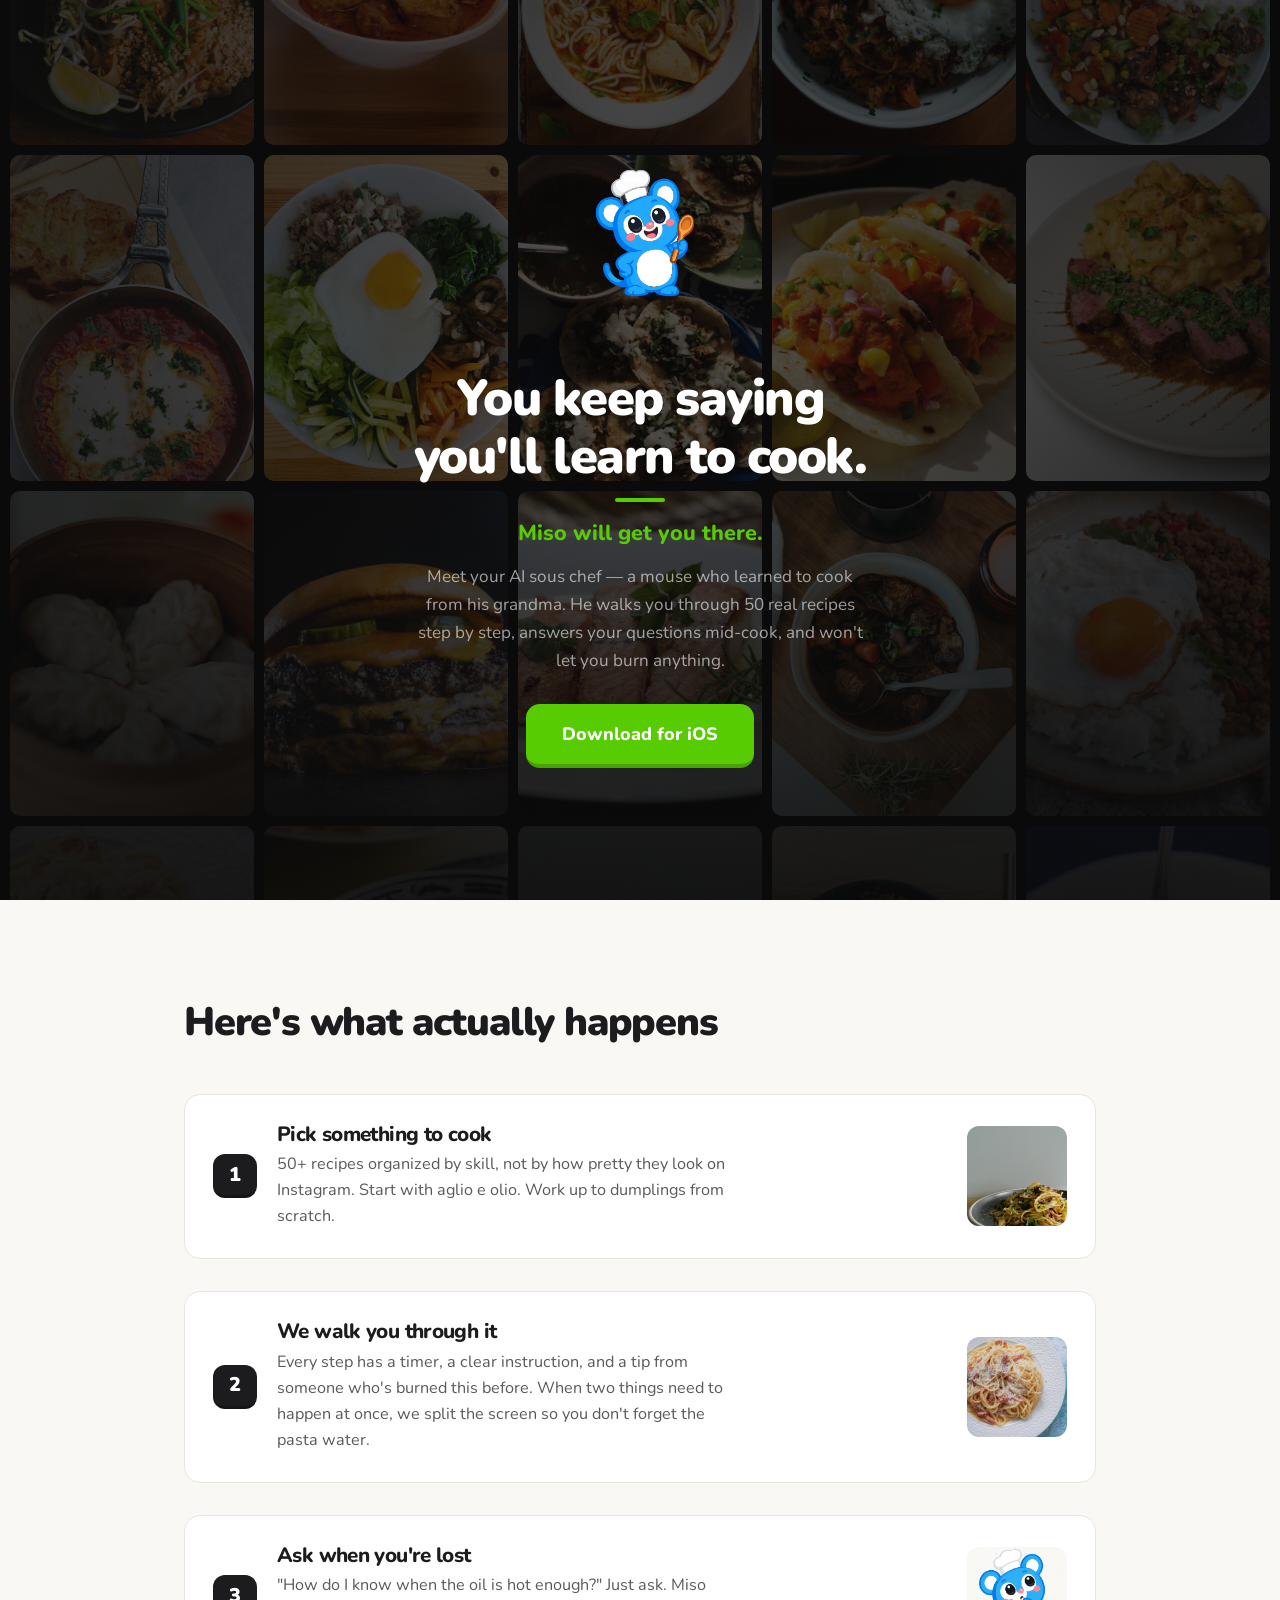
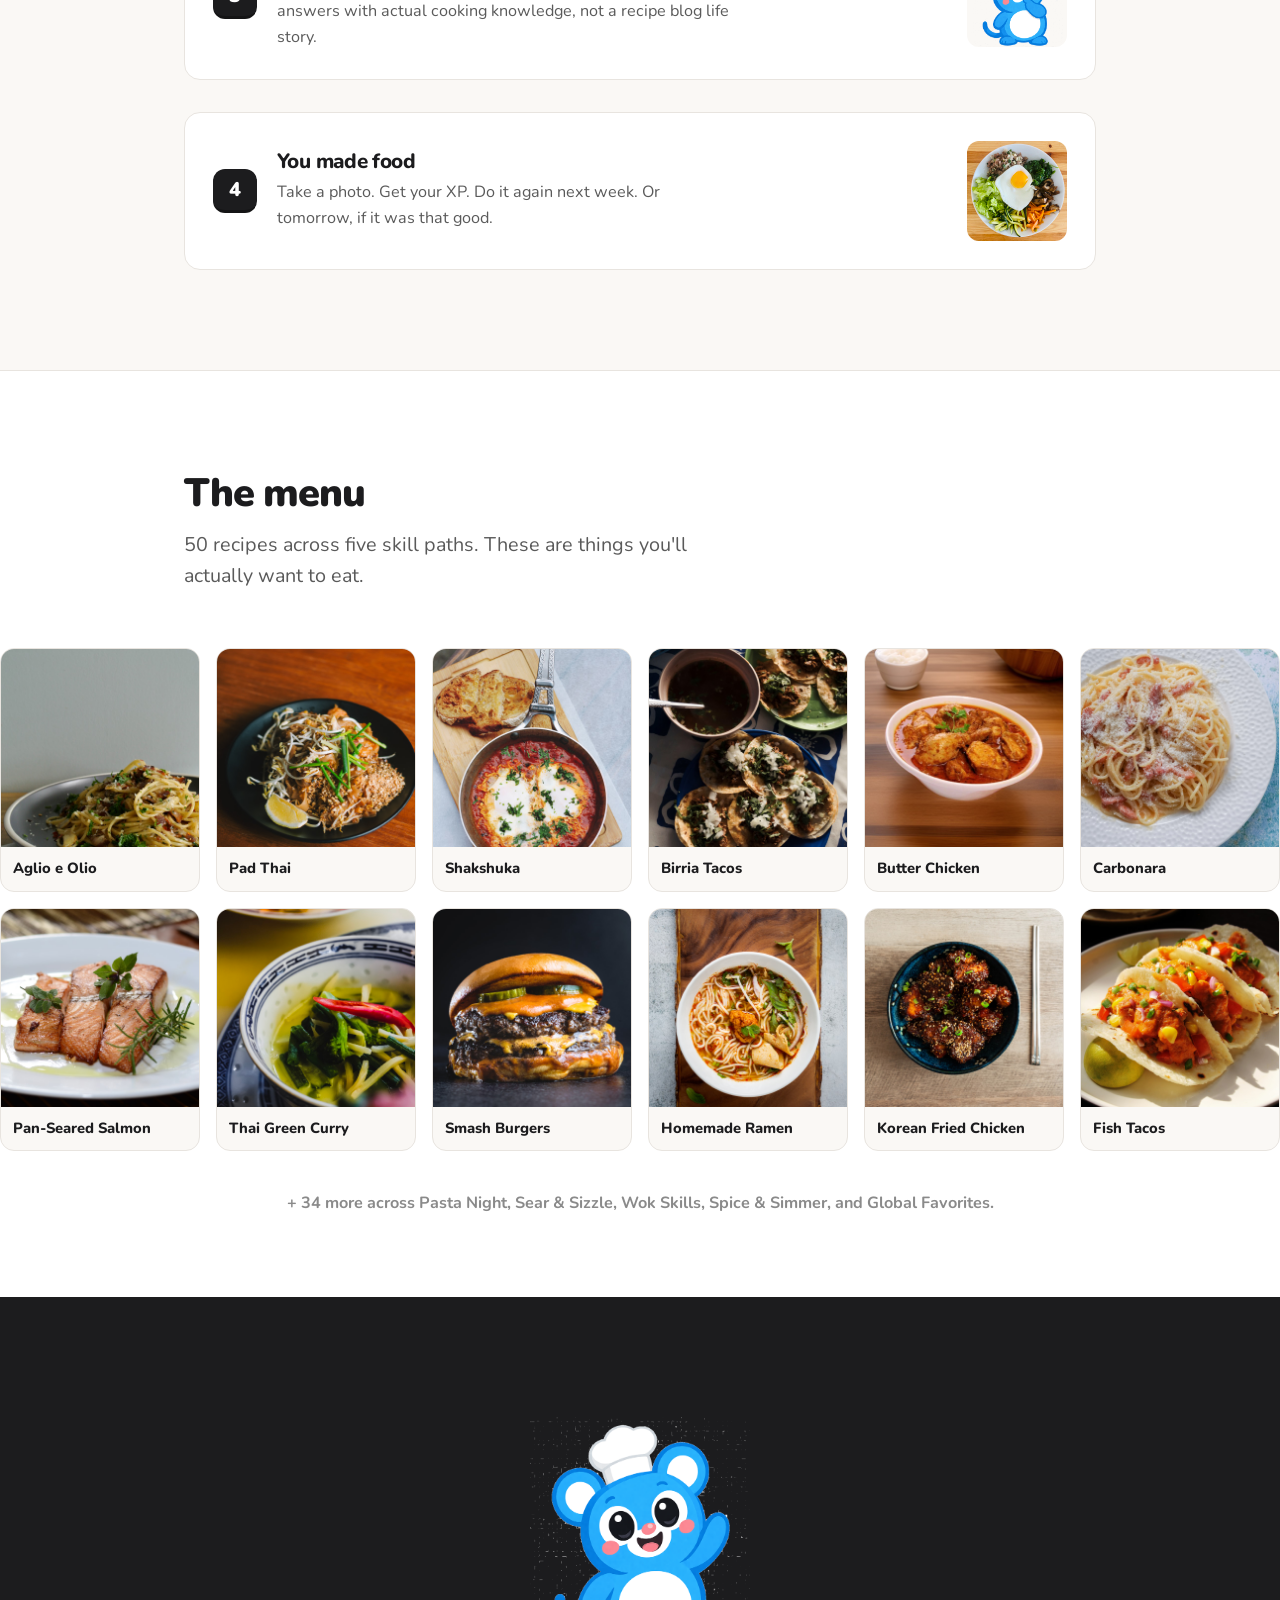
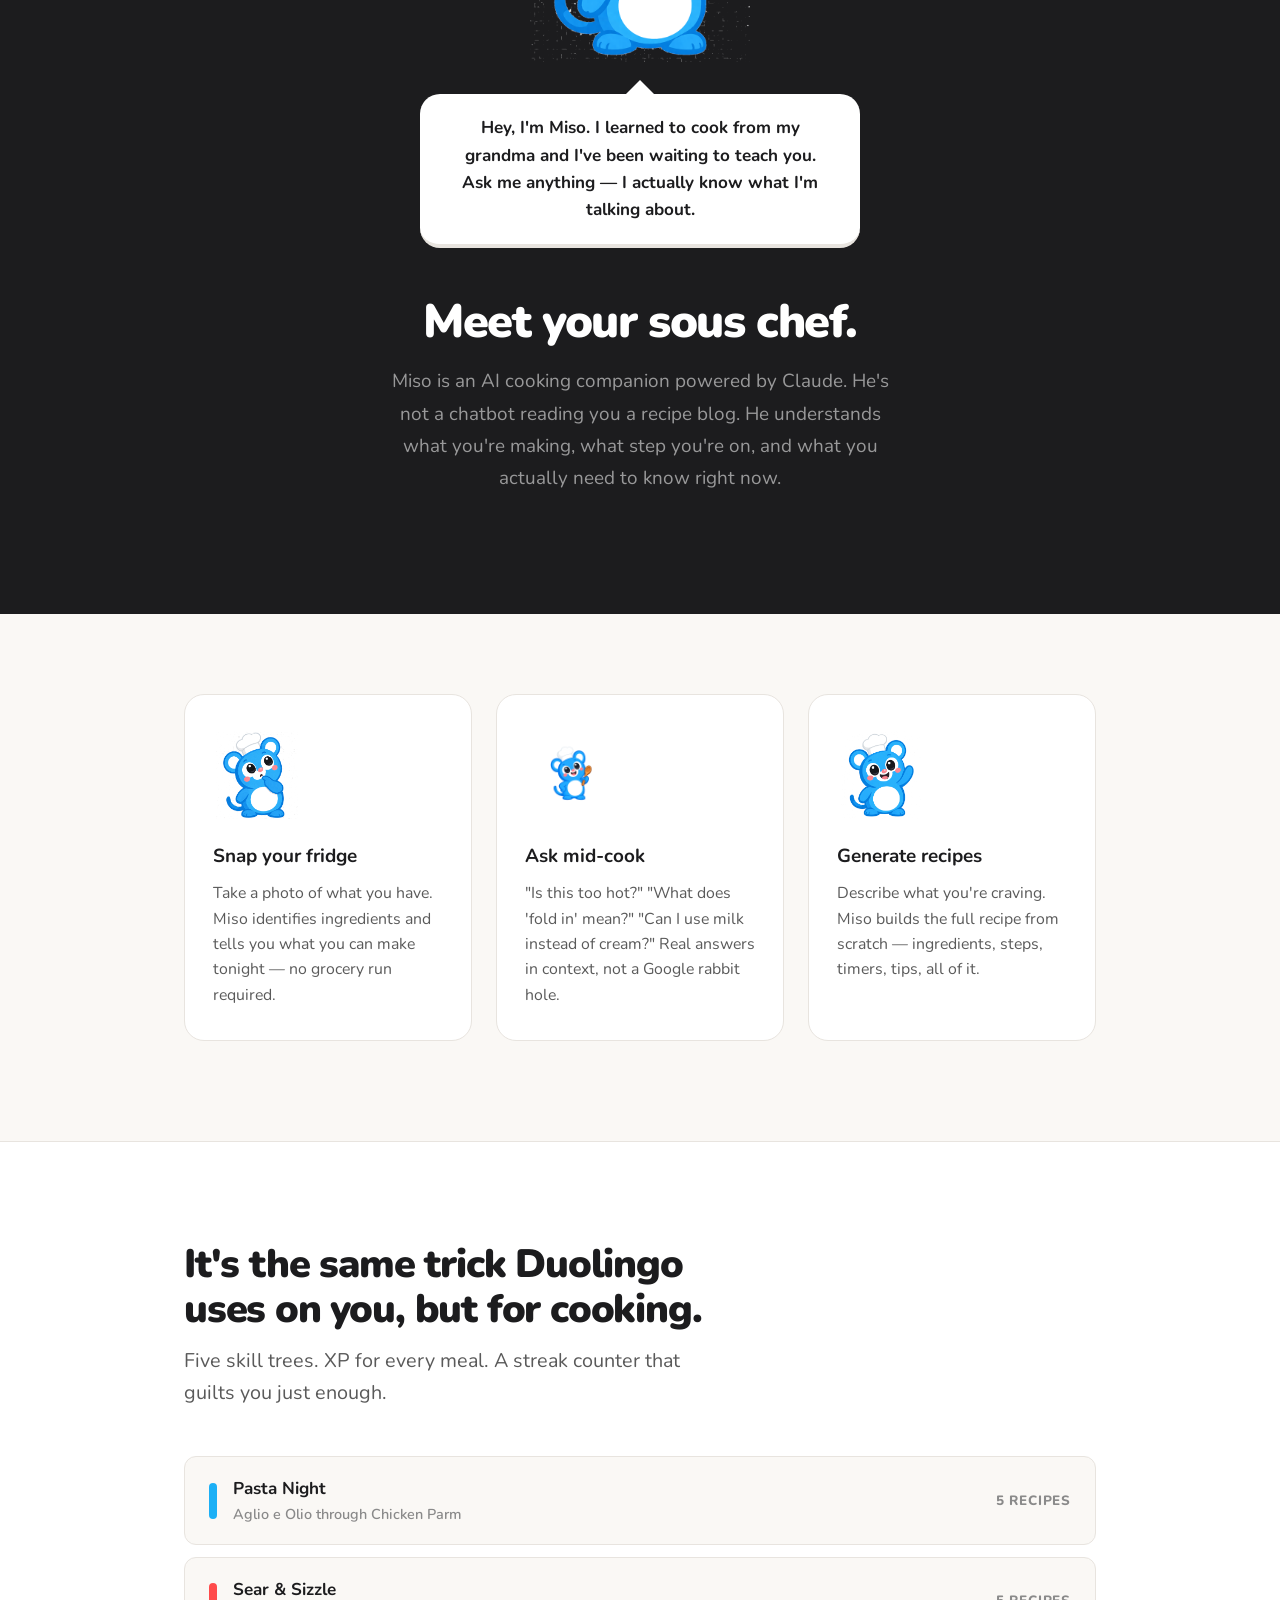
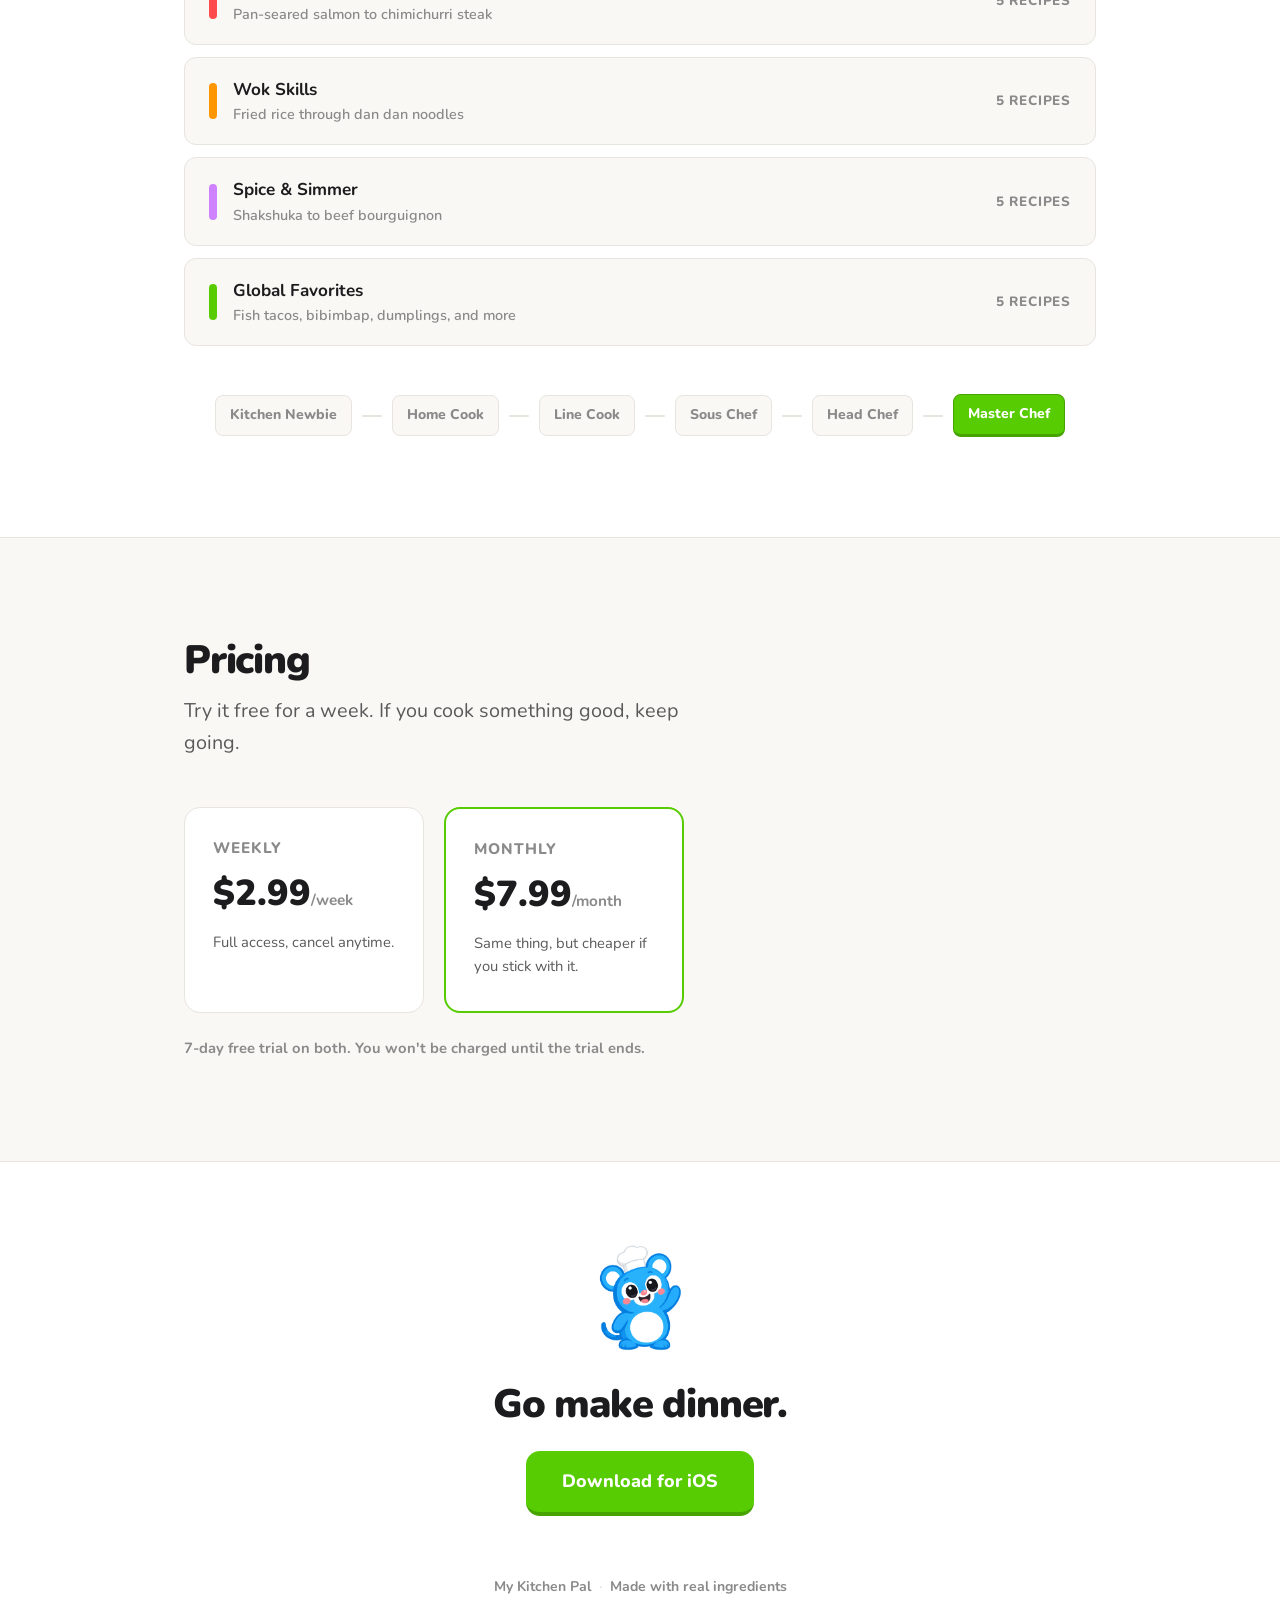
==== index.html @ 47986243 "My Kitchen Pal landing page Co-Authored-By: Claude Opus 4.6 (1M context) <noreply@anthropic.com>" ====
<!DOCTYPE html>
<html lang="en">
<head>
  <meta charset="UTF-8">
  <meta name="viewport" content="width=device-width, initial-scale=1.0">
  <title>My Kitchen Pal — Learn to cook, for real this time</title>
  <meta name="description" content="A cooking app that actually teaches you to cook. Step-by-step, with timers, tips, and a mouse named Miso.">
  <link rel="preconnect" href="https://fonts.googleapis.com">
  <link rel="preconnect" href="https://fonts.gstatic.com" crossorigin>
  <link href="https://fonts.googleapis.com/css2?family=Nunito:wght@400;700;800;900&display=swap" rel="stylesheet">
  <link rel="stylesheet" href="styles.css">
</head>
<body>

  <!-- ====== HERO ====== -->
  <section class="hero">
    <div class="hero-food-grid" aria-hidden="true">
      <div class="food-col food-col-1">
        <img src="assets/recipes/pad-thai.jpg" alt="" loading="eager">
        <img src="assets/recipes/shakshuka.jpg" alt="" loading="eager">
        <img src="assets/recipes/dumplings.jpg" alt="" loading="eager">
        <img src="assets/recipes/carbonara.jpg" alt="" loading="eager">
        <img src="assets/recipes/pad-thai.jpg" alt="" loading="eager">
        <img src="assets/recipes/shakshuka.jpg" alt="" loading="eager">
      </div>
      <div class="food-col food-col-2">
        <img src="assets/recipes/butter-chicken.jpg" alt="" loading="eager">
        <img src="assets/recipes/bibimbap.jpg" alt="" loading="eager">
        <img src="assets/recipes/smash-burgers.jpg" alt="" loading="eager">
        <img src="assets/recipes/thai-green-curry.jpg" alt="" loading="eager">
        <img src="assets/recipes/butter-chicken.jpg" alt="" loading="eager">
        <img src="assets/recipes/bibimbap.jpg" alt="" loading="eager">
      </div>
      <div class="food-col food-col-3">
        <img src="assets/recipes/homemade-ramen.jpg" alt="" loading="eager">
        <img src="assets/recipes/birria-tacos.jpg" alt="" loading="eager">
        <img src="assets/recipes/pan-seared-salmon.jpg" alt="" loading="eager">
        <img src="assets/recipes/aglio-e-olio.jpg" alt="" loading="eager">
        <img src="assets/recipes/homemade-ramen.jpg" alt="" loading="eager">
        <img src="assets/recipes/birria-tacos.jpg" alt="" loading="eager">
      </div>
      <div class="food-col food-col-4">
        <img src="assets/recipes/chicken-fried-rice.jpg" alt="" loading="eager">
        <img src="assets/recipes/fish-tacos.jpg" alt="" loading="eager">
        <img src="assets/recipes/beef-bourguignon.jpg" alt="" loading="eager">
        <img src="assets/recipes/korean-fried-chicken.jpg" alt="" loading="eager">
        <img src="assets/recipes/chicken-fried-rice.jpg" alt="" loading="eager">
        <img src="assets/recipes/fish-tacos.jpg" alt="" loading="eager">
      </div>
      <div class="food-col food-col-5">
        <img src="assets/recipes/kung-pao-chicken.jpg" alt="" loading="eager">
        <img src="assets/recipes/chimichurri-steak.jpg" alt="" loading="eager">
        <img src="assets/recipes/thai-basil-chicken.jpg" alt="" loading="eager">
        <img src="assets/recipes/chana-masala.jpg" alt="" loading="eager">
        <img src="assets/recipes/kung-pao-chicken.jpg" alt="" loading="eager">
        <img src="assets/recipes/chimichurri-steak.jpg" alt="" loading="eager">
      </div>
    </div>
    <div class="hero-overlay"></div>
    <div class="hero-content">
      <img src="assets/mascot/miso-cooking.png" alt="Miso the mouse" class="hero-miso">
      <h1>You keep saying<br>you'll learn to cook.</h1>
      <div class="hero-divider"></div>
      <p class="hero-sub">Miso will get you there.</p>
      <p class="hero-desc">Meet your AI sous chef — a mouse who learned to cook from his grandma. He walks you through 50 real recipes step by step, answers your questions mid-cook, and won't let you burn anything.</p>
      <a href="#" class="cta-button">Download for iOS</a>
    </div>
  </section>

  <!-- ====== HOW IT WORKS ====== -->
  <section class="how-it-works">
    <div class="section-inner">
      <h2>Here's what actually happens</h2>
      <div class="steps">
        <div class="step">
          <div class="step-number">1</div>
          <div class="step-content">
            <h3>Pick something to cook</h3>
            <p>50+ recipes organized by skill, not by how pretty they look on Instagram. Start with aglio e olio. Work up to dumplings from scratch.</p>
          </div>
          <img src="assets/recipes/aglio-e-olio.jpg" alt="Aglio e Olio" class="step-photo" loading="lazy">
        </div>
        <div class="step">
          <div class="step-number">2</div>
          <div class="step-content">
            <h3>We walk you through it</h3>
            <p>Every step has a timer, a clear instruction, and a tip from someone who's burned this before. When two things need to happen at once, we split the screen so you don't forget the pasta water.</p>
          </div>
          <img src="assets/recipes/carbonara.jpg" alt="Carbonara in progress" class="step-photo" loading="lazy">
        </div>
        <div class="step">
          <div class="step-number">3</div>
          <div class="step-content">
            <h3>Ask when you're lost</h3>
            <p>"How do I know when the oil is hot enough?" Just ask. Miso answers with actual cooking knowledge, not a recipe blog life story.</p>
          </div>
          <img src="assets/mascot/miso-thinking.png" alt="Miso thinking" class="step-photo step-photo-miso" loading="lazy">
        </div>
        <div class="step">
          <div class="step-number">4</div>
          <div class="step-content">
            <h3>You made food</h3>
            <p>Take a photo. Get your XP. Do it again next week. Or tomorrow, if it was that good.</p>
          </div>
          <img src="assets/recipes/bibimbap.jpg" alt="Finished bibimbap" class="step-photo" loading="lazy">
        </div>
      </div>
    </div>
  </section>

  <!-- ====== RECIPE SHOWCASE ====== -->
  <section class="recipes">
    <div class="section-inner">
      <h2>The menu</h2>
      <p class="section-desc">50 recipes across five skill paths. These are things you'll actually want to eat.</p>
    </div>
    <div class="recipe-marquee-wrap">
      <div class="recipe-marquee recipe-marquee-1">
        <div class="recipe-card"><img src="assets/recipes/aglio-e-olio.jpg" alt="Aglio e Olio" loading="lazy"><span>Aglio e Olio</span></div>
        <div class="recipe-card"><img src="assets/recipes/pad-thai.jpg" alt="Pad Thai" loading="lazy"><span>Pad Thai</span></div>
        <div class="recipe-card"><img src="assets/recipes/shakshuka.jpg" alt="Shakshuka" loading="lazy"><span>Shakshuka</span></div>
        <div class="recipe-card"><img src="assets/recipes/birria-tacos.jpg" alt="Birria Tacos" loading="lazy"><span>Birria Tacos</span></div>
        <div class="recipe-card"><img src="assets/recipes/butter-chicken.jpg" alt="Butter Chicken" loading="lazy"><span>Butter Chicken</span></div>
        <div class="recipe-card"><img src="assets/recipes/carbonara.jpg" alt="Carbonara" loading="lazy"><span>Carbonara</span></div>
        <div class="recipe-card"><img src="assets/recipes/dumplings.jpg" alt="Dumplings" loading="lazy"><span>Dumplings</span></div>
        <div class="recipe-card"><img src="assets/recipes/bibimbap.jpg" alt="Bibimbap" loading="lazy"><span>Bibimbap</span></div>
        <!-- duplicate -->
        <div class="recipe-card"><img src="assets/recipes/aglio-e-olio.jpg" alt="" loading="lazy"><span>Aglio e Olio</span></div>
        <div class="recipe-card"><img src="assets/recipes/pad-thai.jpg" alt="" loading="lazy"><span>Pad Thai</span></div>
        <div class="recipe-card"><img src="assets/recipes/shakshuka.jpg" alt="" loading="lazy"><span>Shakshuka</span></div>
        <div class="recipe-card"><img src="assets/recipes/birria-tacos.jpg" alt="" loading="lazy"><span>Birria Tacos</span></div>
        <div class="recipe-card"><img src="assets/recipes/butter-chicken.jpg" alt="" loading="lazy"><span>Butter Chicken</span></div>
        <div class="recipe-card"><img src="assets/recipes/carbonara.jpg" alt="" loading="lazy"><span>Carbonara</span></div>
        <div class="recipe-card"><img src="assets/recipes/dumplings.jpg" alt="" loading="lazy"><span>Dumplings</span></div>
        <div class="recipe-card"><img src="assets/recipes/bibimbap.jpg" alt="" loading="lazy"><span>Bibimbap</span></div>
      </div>
    </div>
    <div class="recipe-marquee-wrap">
      <div class="recipe-marquee recipe-marquee-2">
        <div class="recipe-card"><img src="assets/recipes/pan-seared-salmon.jpg" alt="Pan-Seared Salmon" loading="lazy"><span>Pan-Seared Salmon</span></div>
        <div class="recipe-card"><img src="assets/recipes/thai-green-curry.jpg" alt="Thai Green Curry" loading="lazy"><span>Thai Green Curry</span></div>
        <div class="recipe-card"><img src="assets/recipes/smash-burgers.jpg" alt="Smash Burgers" loading="lazy"><span>Smash Burgers</span></div>
        <div class="recipe-card"><img src="assets/recipes/homemade-ramen.jpg" alt="Homemade Ramen" loading="lazy"><span>Homemade Ramen</span></div>
        <div class="recipe-card"><img src="assets/recipes/korean-fried-chicken.jpg" alt="Korean Fried Chicken" loading="lazy"><span>Korean Fried Chicken</span></div>
        <div class="recipe-card"><img src="assets/recipes/fish-tacos.jpg" alt="Fish Tacos" loading="lazy"><span>Fish Tacos</span></div>
        <div class="recipe-card"><img src="assets/recipes/chimichurri-steak.jpg" alt="Chimichurri Steak" loading="lazy"><span>Chimichurri Steak</span></div>
        <div class="recipe-card"><img src="assets/recipes/chana-masala.jpg" alt="Chana Masala" loading="lazy"><span>Chana Masala</span></div>
        <!-- duplicate -->
        <div class="recipe-card"><img src="assets/recipes/pan-seared-salmon.jpg" alt="" loading="lazy"><span>Pan-Seared Salmon</span></div>
        <div class="recipe-card"><img src="assets/recipes/thai-green-curry.jpg" alt="" loading="lazy"><span>Thai Green Curry</span></div>
        <div class="recipe-card"><img src="assets/recipes/smash-burgers.jpg" alt="" loading="lazy"><span>Smash Burgers</span></div>
        <div class="recipe-card"><img src="assets/recipes/homemade-ramen.jpg" alt="" loading="lazy"><span>Homemade Ramen</span></div>
        <div class="recipe-card"><img src="assets/recipes/korean-fried-chicken.jpg" alt="" loading="lazy"><span>Korean Fried Chicken</span></div>
        <div class="recipe-card"><img src="assets/recipes/fish-tacos.jpg" alt="" loading="lazy"><span>Fish Tacos</span></div>
        <div class="recipe-card"><img src="assets/recipes/chimichurri-steak.jpg" alt="" loading="lazy"><span>Chimichurri Steak</span></div>
        <div class="recipe-card"><img src="assets/recipes/chana-masala.jpg" alt="" loading="lazy"><span>Chana Masala</span></div>
      </div>
    </div>
    <p class="recipe-count">+ 34 more across Pasta Night, Sear &amp; Sizzle, Wok Skills, Spice &amp; Simmer, and Global Favorites.</p>
  </section>

  <!-- ====== MEET MISO — Big intro moment ====== -->
  <section class="miso-intro">
    <div class="section-inner">
      <div class="miso-intro-center">
        <img src="assets/mascot/miso-default.png" alt="Miso the mouse" class="miso-intro-img">
        <div class="miso-speech-bubble">
          <p>Hey, I'm Miso. I learned to cook from my grandma and I've been waiting to teach you. Ask me anything — I actually know what I'm talking about.</p>
        </div>
        <h2>Meet your sous chef.</h2>
        <p class="miso-intro-desc">Miso is an AI cooking companion powered by Claude. He's not a chatbot reading you a recipe blog. He understands what you're making, what step you're on, and what you actually need to know right now.</p>
      </div>
    </div>
  </section>

  <!-- ====== MISO FEATURES ====== -->
  <section class="miso-section">
    <div class="section-inner">
      <div class="miso-features">
        <div class="miso-feature">
          <div class="miso-feature-img">
            <img src="assets/mascot/miso-thinking.png" alt="Miso thinking">
          </div>
          <strong>Snap your fridge</strong>
          <p>Take a photo of what you have. Miso identifies ingredients and tells you what you can make tonight — no grocery run required.</p>
        </div>
        <div class="miso-feature">
          <div class="miso-feature-img">
            <img src="assets/mascot/miso-cooking.png" alt="Miso cooking">
          </div>
          <strong>Ask mid-cook</strong>
          <p>"Is this too hot?" "What does 'fold in' mean?" "Can I use milk instead of cream?" Real answers in context, not a Google rabbit hole.</p>
        </div>
        <div class="miso-feature">
          <div class="miso-feature-img">
            <img src="assets/mascot/miso-celebrating.png" alt="Miso celebrating">
          </div>
          <strong>Generate recipes</strong>
          <p>Describe what you're craving. Miso builds the full recipe from scratch — ingredients, steps, timers, tips, all of it.</p>
        </div>
      </div>
    </div>
  </section>

  <!-- ====== PROGRESSION ====== -->
  <section class="progression">
    <div class="section-inner">
      <h2>It's the same trick Duolingo<br>uses on you, but for cooking.</h2>
      <p class="section-desc">Five skill trees. XP for every meal. A streak counter that guilts you just enough.</p>
      <div class="progression-grid">
        <div class="skill-path" style="--path-color: #1CB0F6;">
          <div class="skill-color"></div>
          <div>
            <strong>Pasta Night</strong>
            <span>Aglio e Olio through Chicken Parm</span>
          </div>
          <div class="skill-difficulty">5 recipes</div>
        </div>
        <div class="skill-path" style="--path-color: #FF4B4B;">
          <div class="skill-color"></div>
          <div>
            <strong>Sear & Sizzle</strong>
            <span>Pan-seared salmon to chimichurri steak</span>
          </div>
          <div class="skill-difficulty">5 recipes</div>
        </div>
        <div class="skill-path" style="--path-color: #FF9600;">
          <div class="skill-color"></div>
          <div>
            <strong>Wok Skills</strong>
            <span>Fried rice through dan dan noodles</span>
          </div>
          <div class="skill-difficulty">5 recipes</div>
        </div>
        <div class="skill-path" style="--path-color: #CE82FF;">
          <div class="skill-color"></div>
          <div>
            <strong>Spice & Simmer</strong>
            <span>Shakshuka to beef bourguignon</span>
          </div>
          <div class="skill-difficulty">5 recipes</div>
        </div>
        <div class="skill-path" style="--path-color: #58CC02;">
          <div class="skill-color"></div>
          <div>
            <strong>Global Favorites</strong>
            <span>Fish tacos, bibimbap, dumplings, and more</span>
          </div>
          <div class="skill-difficulty">5 recipes</div>
        </div>
      </div>
      <div class="rank-track">
        <span class="rank">Kitchen Newbie</span>
        <span class="rank-arrow"></span>
        <span class="rank">Home Cook</span>
        <span class="rank-arrow"></span>
        <span class="rank">Line Cook</span>
        <span class="rank-arrow"></span>
        <span class="rank">Sous Chef</span>
        <span class="rank-arrow"></span>
        <span class="rank">Head Chef</span>
        <span class="rank-arrow"></span>
        <span class="rank active">Master Chef</span>
      </div>
    </div>
  </section>

  <!-- ====== PRICING ====== -->
  <section class="pricing">
    <div class="section-inner">
      <h2>Pricing</h2>
      <p class="section-desc">Try it free for a week. If you cook something good, keep going.</p>
      <div class="pricing-cards">
        <div class="price-card">
          <h3>Weekly</h3>
          <div class="price">$2.99<span>/week</span></div>
          <p>Full access, cancel anytime.</p>
        </div>
        <div class="price-card featured">
          <h3>Monthly</h3>
          <div class="price">$7.99<span>/month</span></div>
          <p>Same thing, but cheaper if you stick with it.</p>
        </div>
      </div>
      <p class="pricing-note">7-day free trial on both. You won't be charged until the trial ends.</p>
    </div>
  </section>

  <!-- ====== FOOTER / CTA ====== -->
  <footer class="footer">
    <div class="section-inner footer-inner">
      <div class="footer-cta">
        <img src="assets/mascot/miso-celebrating.png" alt="Miso celebrating" class="footer-miso">
        <h2>Go make dinner.</h2>
        <a href="#" class="cta-button">Download for iOS</a>
      </div>
      <div class="footer-bottom">
        <span>My Kitchen Pal</span>
        <span class="footer-sep">&middot;</span>
        <span>Made with real ingredients</span>
      </div>
    </div>
  </footer>

</body>
</html>
---- styles.css ----
/* ============================================
   My Kitchen Pal — Landing Page
   Warm, honest, food-forward.
   ============================================ */

:root {
  --green: #58CC02;
  --green-dark: #46A302;
  --orange: #FF9600;
  --blue: #1CB0F6;
  --text: #1C1C1E;
  --text-secondary: #5A5A5A;
  --text-muted: #8A8A8A;
  --cream: #FAF8F5;
  --warm-white: #FFFFFF;
  --border: #E8E4DF;
}

* {
  margin: 0;
  padding: 0;
  box-sizing: border-box;
}

html {
  font-size: 18px;
  scroll-behavior: smooth;
}

body {
  font-family: 'Nunito', -apple-system, BlinkMacSystemFont, sans-serif;
  color: var(--text);
  background: var(--cream);
  line-height: 1.6;
  -webkit-font-smoothing: antialiased;
  overflow-x: hidden;
}

/* ---- Layout ---- */

.section-inner {
  max-width: 960px;
  margin: 0 auto;
  padding: 0 24px;
}

section {
  padding: 100px 0;
}

h1, h2, h3 {
  line-height: 1.15;
  letter-spacing: -0.03em;
}

h1 {
  font-size: 3.2rem;
  font-weight: 900;
}

h2 {
  font-size: 2.2rem;
  font-weight: 900;
}

h3 {
  font-size: 1.15rem;
  font-weight: 800;
}

p {
  color: var(--text-secondary);
}

.section-desc {
  font-size: 1.1rem;
  max-width: 520px;
  margin-top: 12px;
  margin-bottom: 48px;
}

/* ---- CTA Button ---- */

.cta-button {
  display: inline-block;
  background: var(--green);
  color: #fff;
  font-family: 'Nunito', sans-serif;
  font-size: 1rem;
  font-weight: 800;
  padding: 16px 36px;
  border-radius: 14px;
  text-decoration: none;
  border-bottom: 4px solid var(--green-dark);
  transition: transform 0.1s, border-bottom-width 0.1s;
}

.cta-button:hover {
  transform: translateY(2px);
  border-bottom-width: 2px;
}

/* ============================================
   HERO — Food photo columns scrolling behind
   ============================================ */

.hero {
  position: relative;
  height: 100vh;
  max-height: 100svh;
  display: flex;
  align-items: center;
  justify-content: center;
  overflow: hidden;
  background: #0a0a0a;
}

.hero-food-grid {
  position: absolute;
  inset: -20% 0;
  display: flex;
  gap: 10px;
  padding: 0 10px;
  opacity: 0.55;
}

.food-col {
  flex: 1;
  display: flex;
  flex-direction: column;
  gap: 10px;
}

.food-col img {
  width: 100%;
  border-radius: 10px;
  display: block;
  aspect-ratio: 3/4;
  object-fit: cover;
}

/* Animate columns scrolling */
.food-col {
  animation: scrollCol 30s linear infinite;
}

.food-col-1 { animation-duration: 28s; }
.food-col-2 { animation-duration: 34s; animation-direction: reverse; }
.food-col-3 { animation-duration: 26s; }
.food-col-4 { animation-duration: 32s; animation-direction: reverse; }
.food-col-5 { animation-duration: 30s; }

@keyframes scrollCol {
  0% { transform: translateY(0); }
  100% { transform: translateY(-50%); }
}

.hero-overlay {
  position: absolute;
  inset: 0;
  background:
    radial-gradient(ellipse at center, rgba(10,10,10,0.15) 0%, rgba(10,10,10,0.6) 70%),
    linear-gradient(to bottom, transparent 0%, rgba(10,10,10,0.7) 100%);
}

.hero-content {
  position: relative;
  z-index: 2;
  text-align: center;
  padding: 40px 24px;
  max-width: 680px;
}

.hero-miso {
  width: 140px;
  height: auto;
  margin-bottom: 20px;
}

.hero-content h1 {
  color: #fff;
  margin-bottom: 12px;
  font-size: 2.8rem;
}

.hero-divider {
  width: 50px;
  height: 4px;
  background: var(--green);
  border-radius: 2px;
  margin: 0 auto 14px;
}

.hero-sub {
  font-size: 1.2rem;
  font-weight: 800;
  color: var(--green);
  margin-bottom: 12px;
}

.hero-desc {
  font-size: 0.95rem;
  color: rgba(255,255,255,0.6);
  max-width: 460px;
  margin: 0 auto 28px;
  line-height: 1.65;
}

/* ============================================
   TICKER — scrolling recipe names
   ============================================ */

.ticker-wrap {
  background: var(--text);
  padding: 14px 0;
  overflow: hidden;
  white-space: nowrap;
}

.ticker {
  display: inline-flex;
  align-items: center;
  gap: 20px;
  animation: tickerScroll 40s linear infinite;
  font-weight: 800;
  font-size: 0.82rem;
  color: rgba(255,255,255,0.7);
  text-transform: uppercase;
  letter-spacing: 0.08em;
}

.ticker-dot {
  width: 5px;
  height: 5px;
  border-radius: 50%;
  background: var(--green);
  flex-shrink: 0;
}

@keyframes tickerScroll {
  0% { transform: translateX(0); }
  100% { transform: translateX(-50%); }
}

/* ============================================
   HOW IT WORKS
   ============================================ */

.how-it-works {
  background: var(--cream);
}

.how-it-works h2 {
  margin-bottom: 48px;
}

.steps {
  display: flex;
  flex-direction: column;
  gap: 32px;
}

.step {
  display: flex;
  gap: 20px;
  align-items: center;
  background: var(--warm-white);
  padding: 28px 28px;
  border-radius: 16px;
  border: 1px solid var(--border);
  transition: transform 0.2s;
}

.step:hover {
  transform: translateY(-2px);
}

.step-number {
  flex-shrink: 0;
  width: 44px;
  height: 44px;
  background: var(--text);
  color: #fff;
  border-radius: 12px;
  display: flex;
  align-items: center;
  justify-content: center;
  font-weight: 900;
  font-size: 1.1rem;
  border-bottom: 3px solid rgba(0,0,0,0.3);
}

.step-content {
  flex: 1;
}

.step-content h3 {
  margin-bottom: 6px;
}

.step-content p {
  font-size: 0.9rem;
  max-width: 460px;
}

.step-photo {
  width: 100px;
  height: 100px;
  object-fit: cover;
  border-radius: 12px;
  flex-shrink: 0;
}

.step-photo-miso {
  object-fit: contain;
  background: var(--cream);
}

/* ============================================
   RECIPE MARQUEE
   ============================================ */

.recipes {
  background: var(--warm-white);
  border-top: 1px solid var(--border);
  padding-bottom: 80px;
}

.recipes .section-inner {
  margin-bottom: 40px;
}

.recipe-marquee-wrap {
  overflow: hidden;
  padding: 8px 0;
}

.recipe-marquee {
  display: flex;
  gap: 16px;
  width: max-content;
}

.recipe-marquee-1 {
  animation: marqueeLeft 50s linear infinite;
}

.recipe-marquee-2 {
  animation: marqueeRight 55s linear infinite;
}

@keyframes marqueeLeft {
  0% { transform: translateX(0); }
  100% { transform: translateX(-50%); }
}

@keyframes marqueeRight {
  0% { transform: translateX(-50%); }
  100% { transform: translateX(0); }
}

.recipe-card {
  flex-shrink: 0;
  width: 200px;
  border-radius: 14px;
  overflow: hidden;
  background: var(--cream);
  border: 1px solid var(--border);
  transition: transform 0.2s;
}

.recipe-card:hover {
  transform: scale(1.04) rotate(-1deg);
}

.recipe-card img {
  width: 100%;
  aspect-ratio: 1;
  object-fit: cover;
  display: block;
}

.recipe-card span {
  display: block;
  padding: 10px 12px;
  font-weight: 800;
  font-size: 0.82rem;
}

.recipe-count {
  text-align: center;
  margin-top: 32px;
  font-size: 0.9rem;
  color: var(--text-muted);
  font-weight: 700;
  padding: 0 24px;
}

/* ============================================
   MISO INTRO — Big reveal moment
   ============================================ */

.miso-intro {
  background: var(--text);
  padding: 120px 0;
  text-align: center;
  overflow: hidden;
}

.miso-intro-center {
  display: flex;
  flex-direction: column;
  align-items: center;
}

.miso-intro-img {
  width: 220px;
  height: auto;
  margin-bottom: 32px;
}

.miso-speech-bubble {
  background: var(--warm-white);
  border-radius: 20px;
  padding: 20px 28px;
  max-width: 440px;
  margin-bottom: 48px;
  position: relative;
  border-bottom: 4px solid var(--border);
}

.miso-speech-bubble::before {
  content: '';
  position: absolute;
  top: -14px;
  left: 50%;
  transform: translateX(-50%);
  border-left: 14px solid transparent;
  border-right: 14px solid transparent;
  border-bottom: 14px solid var(--warm-white);
}

.miso-speech-bubble p {
  font-size: 0.95rem;
  font-weight: 700;
  color: var(--text);
  line-height: 1.6;
}

.miso-intro h2 {
  color: #fff;
  font-size: 2.6rem;
  margin-bottom: 16px;
}

.miso-intro-desc {
  color: rgba(255,255,255,0.55);
  font-size: 1.05rem;
  max-width: 500px;
  line-height: 1.7;
}

/* ============================================
   MISO FEATURES
   ============================================ */

.miso-section {
  background: var(--cream);
  padding-top: 80px;
  padding-bottom: 100px;
}

.miso-features {
  display: grid;
  grid-template-columns: repeat(3, 1fr);
  gap: 24px;
}

.miso-feature {
  background: var(--warm-white);
  border: 1px solid var(--border);
  border-radius: 20px;
  padding: 36px 28px 32px;
  display: flex;
  flex-direction: column;
  gap: 10px;
  transition: transform 0.2s;
}

.miso-feature:hover {
  transform: translateY(-4px);
}

.miso-feature-img {
  width: 88px;
  height: 88px;
  margin-bottom: 12px;
}

.miso-feature-img img {
  width: 100%;
  height: 100%;
  object-fit: contain;
}

.miso-feature strong {
  font-size: 1.05rem;
}

.miso-feature p {
  font-size: 0.88rem;
  line-height: 1.6;
}

/* ============================================
   PROGRESSION
   ============================================ */

.progression {
  background: var(--warm-white);
  border-top: 1px solid var(--border);
  border-bottom: 1px solid var(--border);
}

.progression-grid {
  display: flex;
  flex-direction: column;
  gap: 12px;
}

.skill-path {
  display: flex;
  align-items: center;
  gap: 16px;
  padding: 18px 24px;
  background: var(--cream);
  border-radius: 12px;
  border: 1px solid var(--border);
  transition: transform 0.15s, border-color 0.15s;
}

.skill-path:hover {
  transform: translateX(4px);
  border-color: var(--path-color);
}

.skill-color {
  width: 8px;
  height: 36px;
  border-radius: 4px;
  flex-shrink: 0;
  background: var(--path-color);
}

.skill-path div:nth-child(2) {
  flex: 1;
}

.skill-path strong {
  display: block;
  font-size: 0.95rem;
}

.skill-path span {
  display: block;
  font-size: 0.8rem;
  color: var(--text-muted);
  font-weight: 600;
}

.skill-difficulty {
  font-size: 0.75rem;
  font-weight: 800;
  color: var(--text-muted);
  text-transform: uppercase;
  letter-spacing: 0.06em;
}

.rank-track {
  display: flex;
  align-items: center;
  gap: 10px;
  margin-top: 48px;
  flex-wrap: wrap;
  justify-content: center;
}

.rank {
  font-weight: 800;
  font-size: 0.78rem;
  color: var(--text-muted);
  padding: 8px 14px;
  background: var(--cream);
  border-radius: 8px;
  border: 1px solid var(--border);
  white-space: nowrap;
}

.rank.active {
  background: var(--green);
  color: #fff;
  border-color: var(--green-dark);
  border-bottom: 3px solid var(--green-dark);
}

.rank-arrow {
  width: 20px;
  height: 2px;
  background: var(--border);
  border-radius: 1px;
}

/* ============================================
   PRICING
   ============================================ */

.pricing {
  background: var(--cream);
}

.pricing-cards {
  display: grid;
  grid-template-columns: 1fr 1fr;
  gap: 20px;
  max-width: 500px;
}

.price-card {
  padding: 32px 28px;
  background: var(--warm-white);
  border-radius: 16px;
  border: 1px solid var(--border);
  transition: transform 0.15s;
}

.price-card:hover {
  transform: translateY(-3px);
}

.price-card.featured {
  border: 2px solid var(--green);
}

.price-card h3 {
  font-size: 0.85rem;
  color: var(--text-muted);
  text-transform: uppercase;
  letter-spacing: 0.06em;
  margin-bottom: 8px;
}

.price {
  font-size: 2rem;
  font-weight: 900;
  margin-bottom: 8px;
}

.price span {
  font-size: 0.85rem;
  font-weight: 700;
  color: var(--text-muted);
}

.price-card p {
  font-size: 0.82rem;
}

.pricing-note {
  margin-top: 24px;
  font-size: 0.82rem;
  color: var(--text-muted);
  font-weight: 700;
}

/* ============================================
   FOOTER
   ============================================ */

.footer {
  padding: 80px 0 40px;
  background: var(--warm-white);
  border-top: 1px solid var(--border);
}

.footer-cta {
  text-align: center;
  margin-bottom: 60px;
}

.footer-miso {
  width: 100px;
  margin-bottom: 20px;
}

.footer-cta h2 {
  margin-bottom: 24px;
}

.footer-bottom {
  display: flex;
  justify-content: center;
  gap: 8px;
  font-size: 0.78rem;
  color: var(--text-muted);
  font-weight: 700;
}

.footer-sep {
  color: var(--border);
}

/* ============================================
   RESPONSIVE
   ============================================ */

@media (max-width: 768px) {
  html {
    font-size: 16px;
  }

  section {
    padding: 64px 0;
  }

  .hero-content h1 {
    font-size: 2.4rem;
  }

  .hero-food-grid {
    gap: 6px;
    padding: 0 6px;
  }

  .food-col {
    gap: 6px;
  }

  /* Hide some columns on mobile */
  .food-col-4,
  .food-col-5 {
    display: none;
  }

  .step {
    flex-wrap: wrap;
  }

  .step-photo {
    width: 80px;
    height: 80px;
  }

  .recipe-card {
    width: 160px;
  }

  .miso-intro-img {
    width: 180px;
  }

  .miso-intro h2 {
    font-size: 2rem;
  }

  .miso-features {
    grid-template-columns: 1fr;
  }

  .pricing-cards {
    grid-template-columns: 1fr;
  }

  .rank-arrow {
    display: none;
  }

  .rank-track {
    gap: 8px;
  }
}

@media (max-width: 480px) {
  .hero-content h1 {
    font-size: 2rem;
  }

  .food-col-3 {
    display: none;
  }

  .step-photo {
    display: none;
  }
}
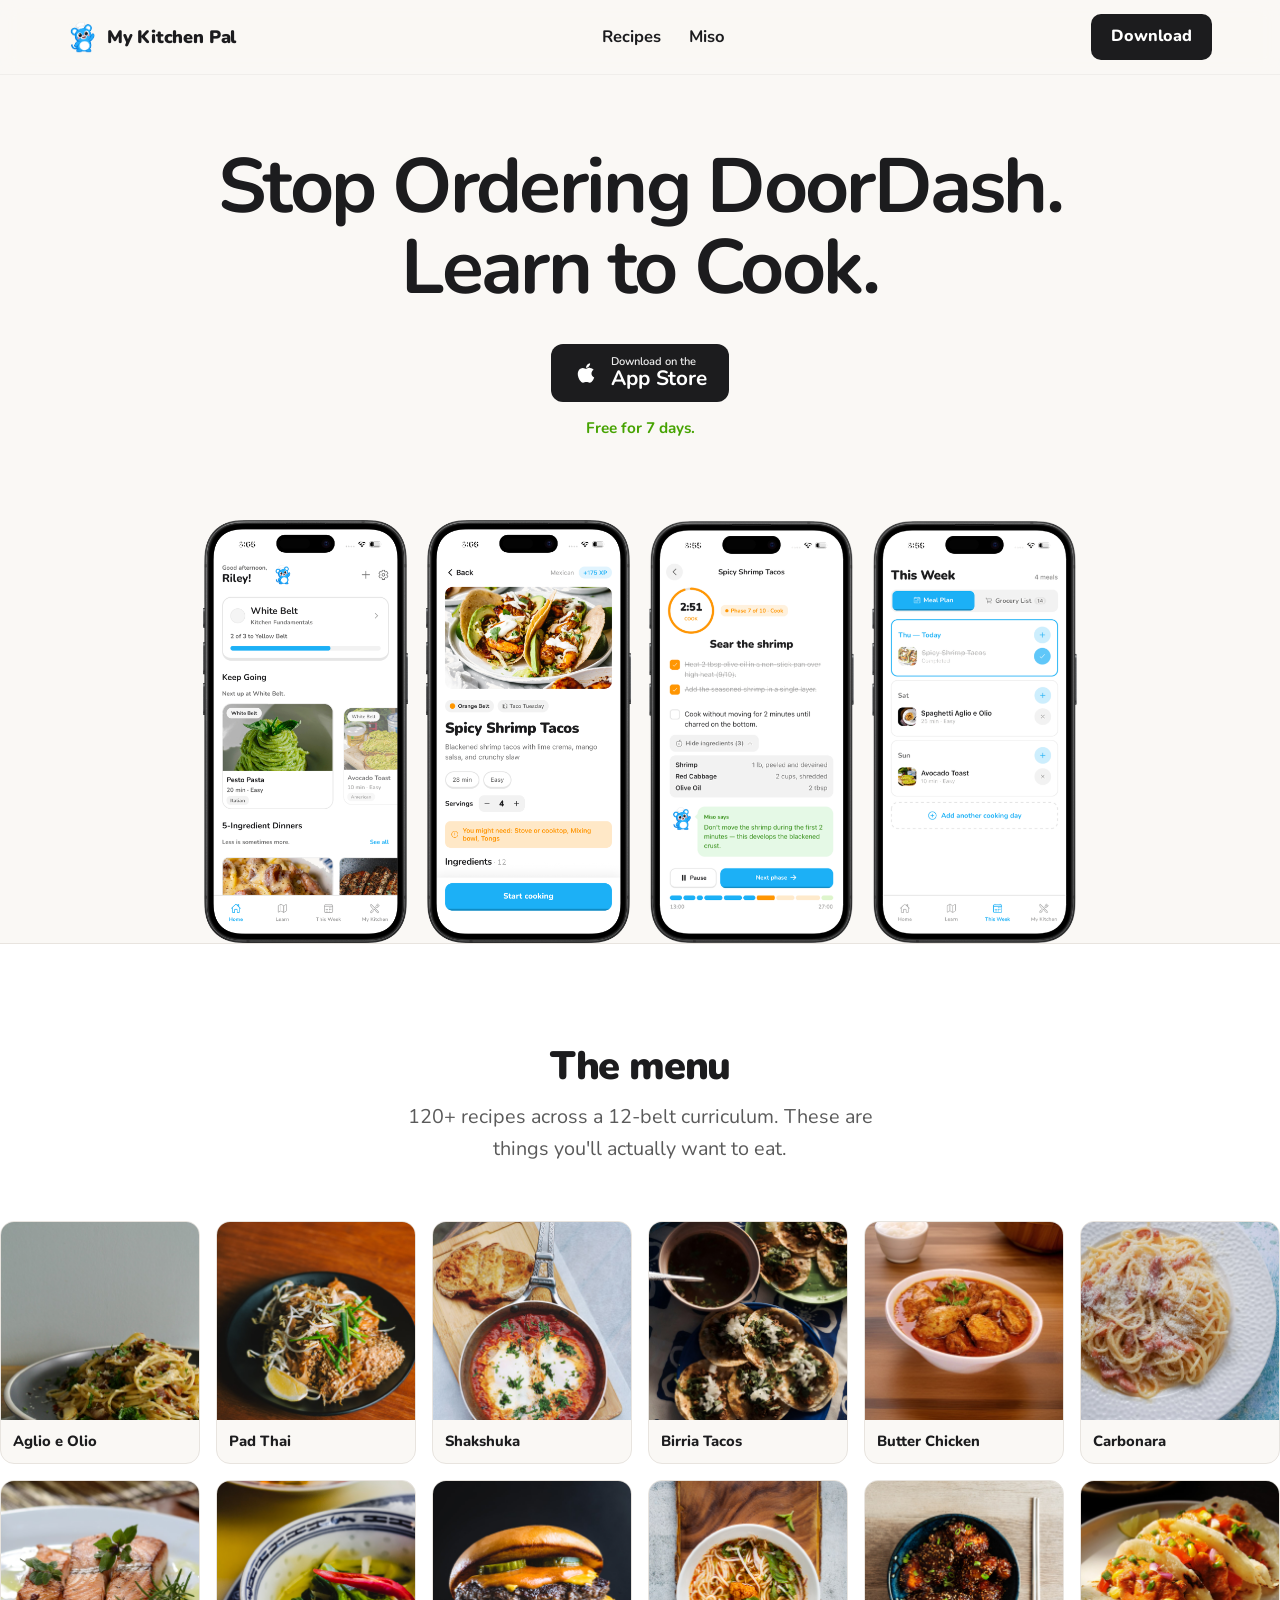
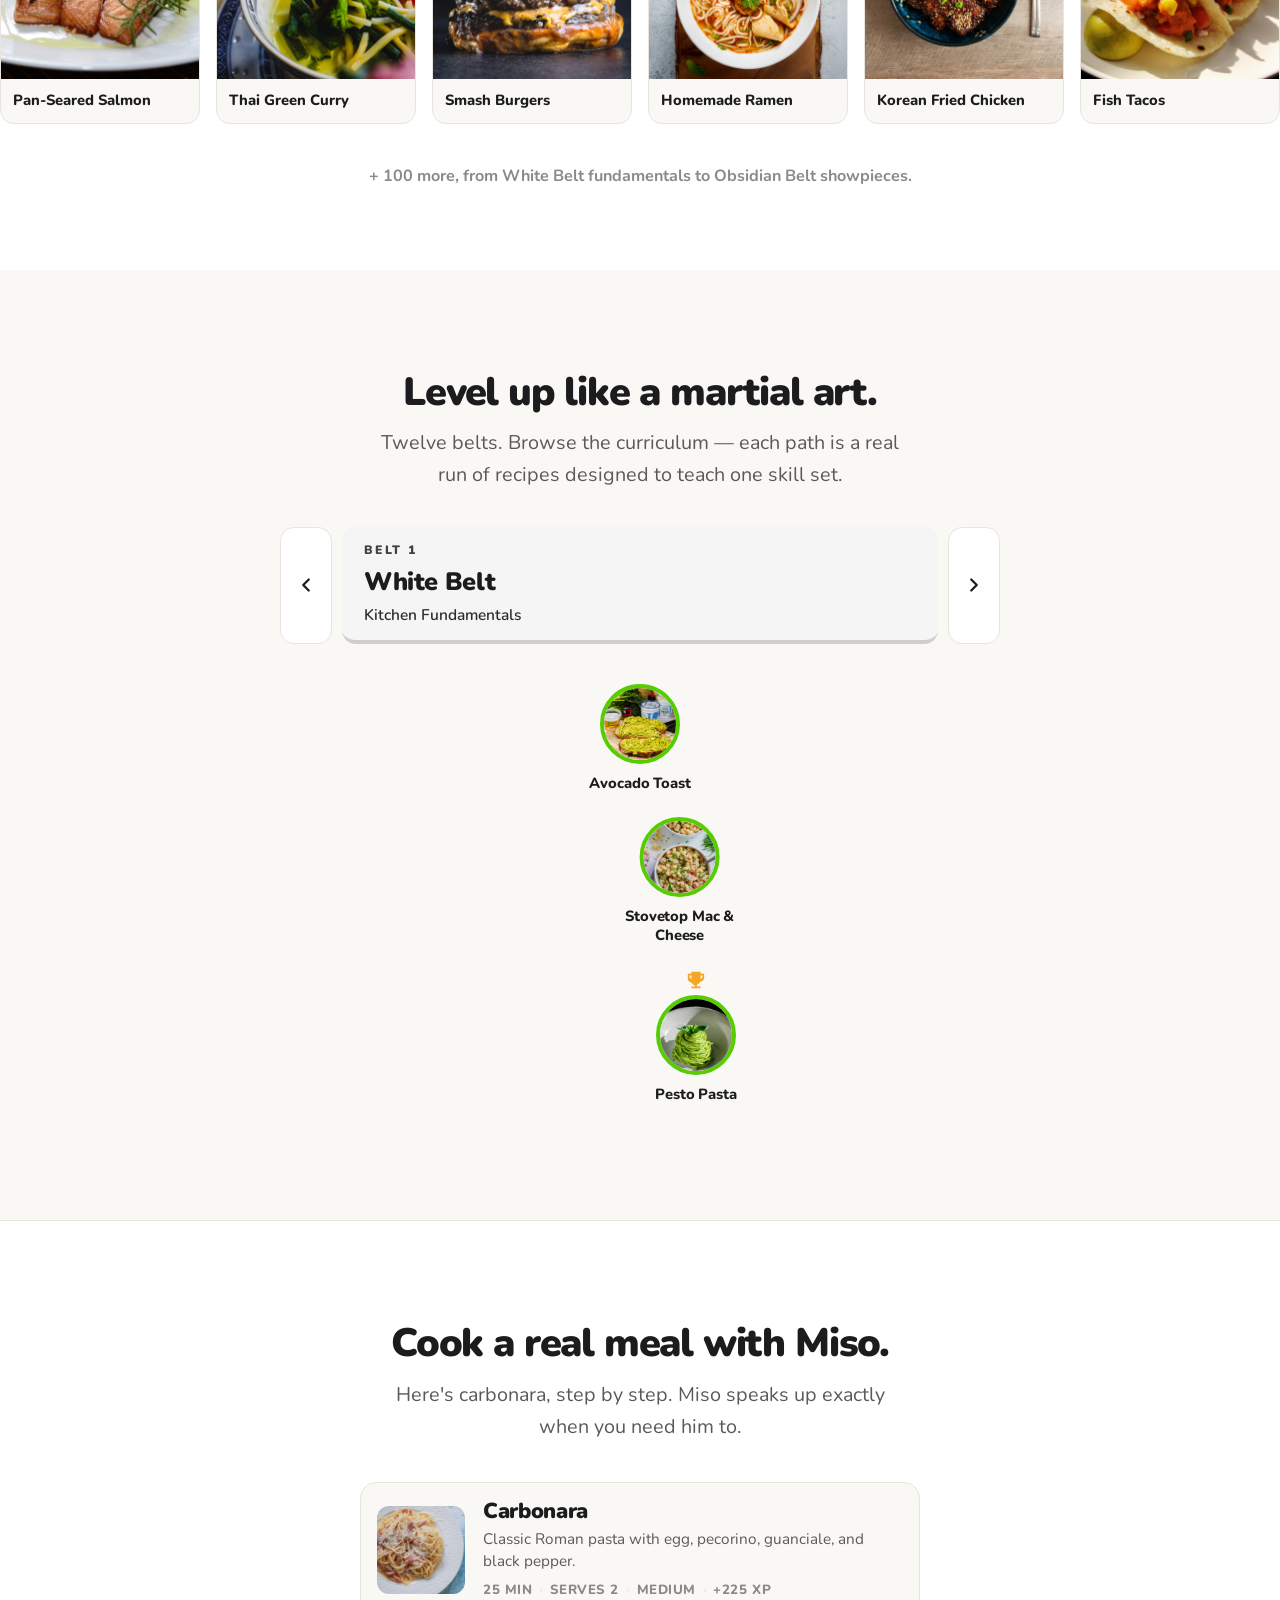
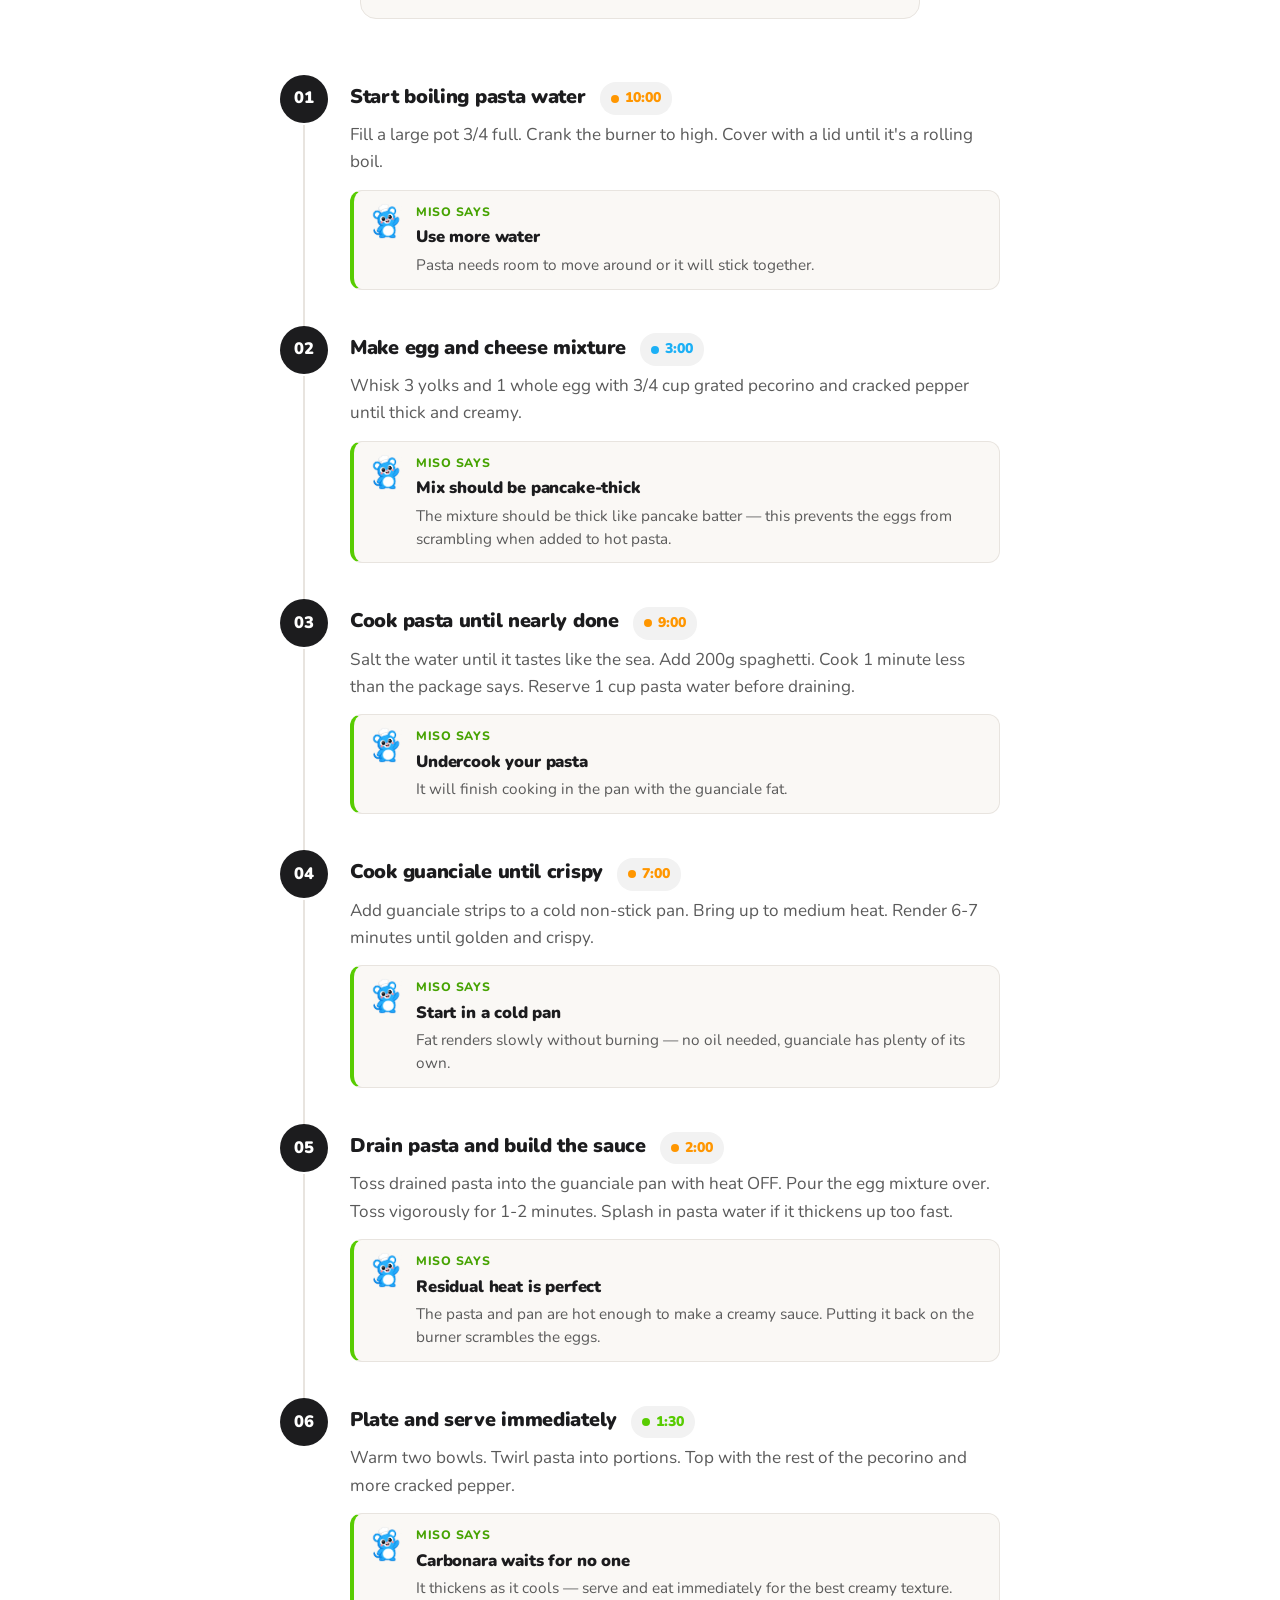
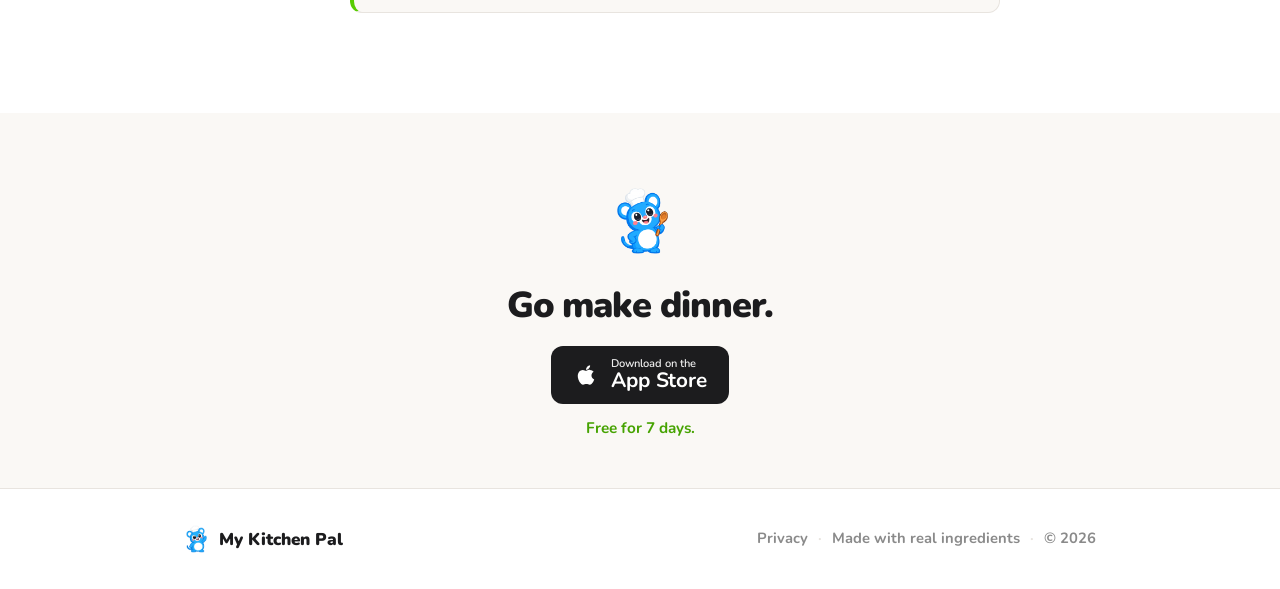
==== commit fa86de65: "Rebuild landing page Adds belt curriculum browser, carbonara walkthrough, 4-phone hero with real app" ====
--- a/index.html
+++ b/index.html
@@ -3,8 +3,10 @@
 <head>
   <meta charset="UTF-8">
   <meta name="viewport" content="width=device-width, initial-scale=1.0">
-  <title>My Kitchen Pal — Learn to cook, for real this time</title>
+  <title>My Kitchen Pal — Stop ordering DoorDash. Learn to cook.</title>
   <meta name="description" content="A cooking app that actually teaches you to cook. Step-by-step, with timers, tips, and a mouse named Miso.">
+  <link rel="icon" type="image/png" href="assets/mascot/miso-default.png">
+  <link rel="apple-touch-icon" href="assets/mascot/miso-default.png">
   <link rel="preconnect" href="https://fonts.googleapis.com">
   <link rel="preconnect" href="https://fonts.gstatic.com" crossorigin>
   <link href="https://fonts.googleapis.com/css2?family=Nunito:wght@400;700;800;900&display=swap" rel="stylesheet">
@@ -12,107 +14,50 @@
 </head>
 <body>
 
+  <!-- ====== NAV ====== -->
+  <header class="site-nav">
+    <div class="nav-inner">
+      <a href="#" class="nav-logo">
+        <img src="assets/mascot/miso-default.png" alt="" class="nav-logo-mark">
+        <span class="nav-logo-text">My Kitchen Pal</span>
+      </a>
+      <nav class="nav-links">
+        <a href="#menu">Recipes</a>
+        <a href="#miso">Miso</a>
+      </nav>
+      <a href="#" class="nav-cta">Download</a>
+    </div>
+  </header>
+
   <!-- ====== HERO ====== -->
   <section class="hero">
-    <div class="hero-food-grid" aria-hidden="true">
-      <div class="food-col food-col-1">
-        <img src="assets/recipes/pad-thai.jpg" alt="" loading="eager">
-        <img src="assets/recipes/shakshuka.jpg" alt="" loading="eager">
-        <img src="assets/recipes/dumplings.jpg" alt="" loading="eager">
-        <img src="assets/recipes/carbonara.jpg" alt="" loading="eager">
-        <img src="assets/recipes/pad-thai.jpg" alt="" loading="eager">
-        <img src="assets/recipes/shakshuka.jpg" alt="" loading="eager">
-      </div>
-      <div class="food-col food-col-2">
-        <img src="assets/recipes/butter-chicken.jpg" alt="" loading="eager">
-        <img src="assets/recipes/bibimbap.jpg" alt="" loading="eager">
-        <img src="assets/recipes/smash-burgers.jpg" alt="" loading="eager">
-        <img src="assets/recipes/thai-green-curry.jpg" alt="" loading="eager">
-        <img src="assets/recipes/butter-chicken.jpg" alt="" loading="eager">
-        <img src="assets/recipes/bibimbap.jpg" alt="" loading="eager">
-      </div>
-      <div class="food-col food-col-3">
-        <img src="assets/recipes/homemade-ramen.jpg" alt="" loading="eager">
-        <img src="assets/recipes/birria-tacos.jpg" alt="" loading="eager">
-        <img src="assets/recipes/pan-seared-salmon.jpg" alt="" loading="eager">
-        <img src="assets/recipes/aglio-e-olio.jpg" alt="" loading="eager">
-        <img src="assets/recipes/homemade-ramen.jpg" alt="" loading="eager">
-        <img src="assets/recipes/birria-tacos.jpg" alt="" loading="eager">
-      </div>
-      <div class="food-col food-col-4">
-        <img src="assets/recipes/chicken-fried-rice.jpg" alt="" loading="eager">
-        <img src="assets/recipes/fish-tacos.jpg" alt="" loading="eager">
-        <img src="assets/recipes/beef-bourguignon.jpg" alt="" loading="eager">
-        <img src="assets/recipes/korean-fried-chicken.jpg" alt="" loading="eager">
-        <img src="assets/recipes/chicken-fried-rice.jpg" alt="" loading="eager">
-        <img src="assets/recipes/fish-tacos.jpg" alt="" loading="eager">
-      </div>
-      <div class="food-col food-col-5">
-        <img src="assets/recipes/kung-pao-chicken.jpg" alt="" loading="eager">
-        <img src="assets/recipes/chimichurri-steak.jpg" alt="" loading="eager">
-        <img src="assets/recipes/thai-basil-chicken.jpg" alt="" loading="eager">
-        <img src="assets/recipes/chana-masala.jpg" alt="" loading="eager">
-        <img src="assets/recipes/kung-pao-chicken.jpg" alt="" loading="eager">
-        <img src="assets/recipes/chimichurri-steak.jpg" alt="" loading="eager">
-      </div>
-    </div>
-    <div class="hero-overlay"></div>
     <div class="hero-content">
-      <img src="assets/mascot/miso-cooking.png" alt="Miso the mouse" class="hero-miso">
-      <h1>You keep saying<br>you'll learn to cook.</h1>
-      <div class="hero-divider"></div>
-      <p class="hero-sub">Miso will get you there.</p>
-      <p class="hero-desc">Meet your AI sous chef — a mouse who learned to cook from his grandma. He walks you through 50 real recipes step by step, answers your questions mid-cook, and won't let you burn anything.</p>
-      <a href="#" class="cta-button">Download for iOS</a>
+      <h1>Stop Ordering DoorDash.<br>Learn to Cook.</h1>
+      <a href="#" class="app-store-badge" aria-label="Download on the App Store">
+        <svg class="app-store-badge-apple" viewBox="0 0 24 24" aria-hidden="true">
+          <path d="M17.05 20.28c-.98.95-2.05.8-3.08.35-1.09-.46-2.09-.48-3.24 0-1.44.62-2.2.44-3.06-.35C2.79 15.25 3.51 7.59 9.05 7.31c1.35.07 2.29.74 3.08.8 1.18-.24 2.31-.93 3.57-.84 1.51.12 2.65.72 3.4 1.8-3.12 1.87-2.38 5.98.48 7.13-.57 1.5-1.31 2.99-2.54 4.09zM12.03 7.25c-.15-2.23 1.66-4.07 3.74-4.25.29 2.58-2.34 4.5-3.74 4.25z"/>
+        </svg>
+        <span class="app-store-badge-text">
+          <span class="app-store-badge-small">Download on the</span>
+          <span class="app-store-badge-large">App Store</span>
+        </span>
+      </a>
+      <p class="hero-trial">Free for 7 days.</p>
+    </div>
+    <!-- Drop BrandBird-composited PNGs into assets/app/phone-1.png ... phone-5.png -->
+    <div class="phones-row">
+      <img class="phone" src="assets/app/phone-1.png" alt="">
+      <img class="phone" src="assets/app/phone-2.png" alt="">
+      <img class="phone" src="assets/app/phone-3.png" alt="">
+      <img class="phone" src="assets/app/phone-4.png" alt="">
     </div>
   </section>
 
-  <!-- ====== HOW IT WORKS ====== -->
-  <section class="how-it-works">
-    <div class="section-inner">
-      <h2>Here's what actually happens</h2>
-      <div class="steps">
-        <div class="step">
-          <div class="step-number">1</div>
-          <div class="step-content">
-            <h3>Pick something to cook</h3>
-            <p>50+ recipes organized by skill, not by how pretty they look on Instagram. Start with aglio e olio. Work up to dumplings from scratch.</p>
-          </div>
-          <img src="assets/recipes/aglio-e-olio.jpg" alt="Aglio e Olio" class="step-photo" loading="lazy">
-        </div>
-        <div class="step">
-          <div class="step-number">2</div>
-          <div class="step-content">
-            <h3>We walk you through it</h3>
-            <p>Every step has a timer, a clear instruction, and a tip from someone who's burned this before. When two things need to happen at once, we split the screen so you don't forget the pasta water.</p>
-          </div>
-          <img src="assets/recipes/carbonara.jpg" alt="Carbonara in progress" class="step-photo" loading="lazy">
-        </div>
-        <div class="step">
-          <div class="step-number">3</div>
-          <div class="step-content">
-            <h3>Ask when you're lost</h3>
-            <p>"How do I know when the oil is hot enough?" Just ask. Miso answers with actual cooking knowledge, not a recipe blog life story.</p>
-          </div>
-          <img src="assets/mascot/miso-thinking.png" alt="Miso thinking" class="step-photo step-photo-miso" loading="lazy">
-        </div>
-        <div class="step">
-          <div class="step-number">4</div>
-          <div class="step-content">
-            <h3>You made food</h3>
-            <p>Take a photo. Get your XP. Do it again next week. Or tomorrow, if it was that good.</p>
-          </div>
-          <img src="assets/recipes/bibimbap.jpg" alt="Finished bibimbap" class="step-photo" loading="lazy">
-        </div>
-      </div>
-    </div>
-  </section>
-
-  <!-- ====== RECIPE SHOWCASE ====== -->
-  <section class="recipes">
+  <!-- ====== RECIPE SHOWCASE (the menu) ====== -->
+  <section class="recipes" id="menu">
     <div class="section-inner">
       <h2>The menu</h2>
-      <p class="section-desc">50 recipes across five skill paths. These are things you'll actually want to eat.</p>
+      <p class="section-desc">120+ recipes across a 12-belt curriculum. These are things you'll actually want to eat.</p>
     </div>
     <div class="recipe-marquee-wrap">
       <div class="recipe-marquee recipe-marquee-1">
@@ -156,151 +101,337 @@
         <div class="recipe-card"><img src="assets/recipes/chana-masala.jpg" alt="" loading="lazy"><span>Chana Masala</span></div>
       </div>
     </div>
-    <p class="recipe-count">+ 34 more across Pasta Night, Sear &amp; Sizzle, Wok Skills, Spice &amp; Simmer, and Global Favorites.</p>
+    <p class="recipe-count">+ 100 more, from White Belt fundamentals to Obsidian Belt showpieces.</p>
   </section>
 
-  <!-- ====== MEET MISO — Big intro moment ====== -->
-  <section class="miso-intro">
+  <!-- ====== BELT PATH ====== -->
+  <section class="belts" id="belts">
     <div class="section-inner">
-      <div class="miso-intro-center">
-        <img src="assets/mascot/miso-default.png" alt="Miso the mouse" class="miso-intro-img">
-        <div class="miso-speech-bubble">
-          <p>Hey, I'm Miso. I learned to cook from my grandma and I've been waiting to teach you. Ask me anything — I actually know what I'm talking about.</p>
+      <h2>Level up like a martial art.</h2>
+      <p class="section-desc">Twelve belts. Browse the curriculum — each path is a real run of recipes designed to teach one skill set.</p>
+
+      <div class="belt-nav">
+        <button class="belt-arrow prev" aria-label="Previous belt" type="button">
+          <svg viewBox="0 0 24 24" fill="none" stroke="currentColor" stroke-width="2.5" stroke-linecap="round" stroke-linejoin="round" aria-hidden="true"><path d="M15 18l-6-6 6-6"/></svg>
+        </button>
+        <div class="belt-banner" id="belt-banner">
+          <span class="belt-banner-eyebrow"></span>
+          <strong class="belt-banner-title"></strong>
+          <span class="belt-banner-tagline"></span>
         </div>
-        <h2>Meet your sous chef.</h2>
-        <p class="miso-intro-desc">Miso is an AI cooking companion powered by Claude. He's not a chatbot reading you a recipe blog. He understands what you're making, what step you're on, and what you actually need to know right now.</p>
-      </div>
+        <button class="belt-arrow next" aria-label="Next belt" type="button">
+          <svg viewBox="0 0 24 24" fill="none" stroke="currentColor" stroke-width="2.5" stroke-linecap="round" stroke-linejoin="round" aria-hidden="true"><path d="M9 6l6 6-6 6"/></svg>
+        </button>
+      </div>
+
+      <div class="belt-path" id="belt-path"></div>
     </div>
   </section>
 
-  <!-- ====== MISO FEATURES ====== -->
-  <section class="miso-section">
+  <!-- ====== COOK ALONG WITH MISO ====== -->
+  <section class="walkthrough" id="miso">
     <div class="section-inner">
-      <div class="miso-features">
-        <div class="miso-feature">
-          <div class="miso-feature-img">
-            <img src="assets/mascot/miso-thinking.png" alt="Miso thinking">
-          </div>
-          <strong>Snap your fridge</strong>
-          <p>Take a photo of what you have. Miso identifies ingredients and tells you what you can make tonight — no grocery run required.</p>
+      <h2>Cook a real meal with Miso.</h2>
+      <p class="section-desc">Here's carbonara, step by step. Miso speaks up exactly when you need him to.</p>
+
+      <div class="recipe-header">
+        <img src="assets/recipes/carbonara.jpg" alt="Carbonara" class="recipe-header-image">
+        <div class="recipe-header-info">
+          <h3>Carbonara</h3>
+          <p>Classic Roman pasta with egg, pecorino, guanciale, and black pepper.</p>
+          <div class="recipe-header-meta">
+            <span>25 min</span><span class="meta-sep">·</span>
+            <span>Serves 2</span><span class="meta-sep">·</span>
+            <span>Medium</span><span class="meta-sep">·</span>
+            <span>+225 XP</span>
+          </div>
         </div>
-        <div class="miso-feature">
-          <div class="miso-feature-img">
-            <img src="assets/mascot/miso-cooking.png" alt="Miso cooking">
-          </div>
-          <strong>Ask mid-cook</strong>
-          <p>"Is this too hot?" "What does 'fold in' mean?" "Can I use milk instead of cream?" Real answers in context, not a Google rabbit hole.</p>
-        </div>
-        <div class="miso-feature">
-          <div class="miso-feature-img">
-            <img src="assets/mascot/miso-celebrating.png" alt="Miso celebrating">
-          </div>
-          <strong>Generate recipes</strong>
-          <p>Describe what you're craving. Miso builds the full recipe from scratch — ingredients, steps, timers, tips, all of it.</p>
-        </div>
-      </div>
+      </div>
+
+      <ol class="cook-steps">
+        <li class="cook-step">
+          <div class="cook-step-num">01</div>
+          <div class="cook-step-body">
+            <div class="cook-step-head">
+              <h4>Start boiling pasta water</h4>
+              <span class="cook-step-time cook">10:00</span>
+            </div>
+            <p class="cook-step-desc">Fill a large pot 3/4 full. Crank the burner to high. Cover with a lid until it's a rolling boil.</p>
+            <div class="cook-step-tip">
+              <img src="assets/mascot/miso-default.png" alt="" class="cook-step-tip-miso">
+              <div>
+                <span class="cook-step-tip-label">Miso says</span>
+                <strong>Use more water</strong>
+                <p>Pasta needs room to move around or it will stick together.</p>
+              </div>
+            </div>
+          </div>
+        </li>
+
+        <li class="cook-step">
+          <div class="cook-step-num">02</div>
+          <div class="cook-step-body">
+            <div class="cook-step-head">
+              <h4>Make egg and cheese mixture</h4>
+              <span class="cook-step-time prep">3:00</span>
+            </div>
+            <p class="cook-step-desc">Whisk 3 yolks and 1 whole egg with 3/4 cup grated pecorino and cracked pepper until thick and creamy.</p>
+            <div class="cook-step-tip">
+              <img src="assets/mascot/miso-default.png" alt="" class="cook-step-tip-miso">
+              <div>
+                <span class="cook-step-tip-label">Miso says</span>
+                <strong>Mix should be pancake-thick</strong>
+                <p>The mixture should be thick like pancake batter — this prevents the eggs from scrambling when added to hot pasta.</p>
+              </div>
+            </div>
+          </div>
+        </li>
+
+        <li class="cook-step">
+          <div class="cook-step-num">03</div>
+          <div class="cook-step-body">
+            <div class="cook-step-head">
+              <h4>Cook pasta until nearly done</h4>
+              <span class="cook-step-time cook">9:00</span>
+            </div>
+            <p class="cook-step-desc">Salt the water until it tastes like the sea. Add 200g spaghetti. Cook 1 minute less than the package says. Reserve 1 cup pasta water before draining.</p>
+            <div class="cook-step-tip">
+              <img src="assets/mascot/miso-default.png" alt="" class="cook-step-tip-miso">
+              <div>
+                <span class="cook-step-tip-label">Miso says</span>
+                <strong>Undercook your pasta</strong>
+                <p>It will finish cooking in the pan with the guanciale fat.</p>
+              </div>
+            </div>
+          </div>
+        </li>
+
+        <li class="cook-step">
+          <div class="cook-step-num">04</div>
+          <div class="cook-step-body">
+            <div class="cook-step-head">
+              <h4>Cook guanciale until crispy</h4>
+              <span class="cook-step-time cook">7:00</span>
+            </div>
+            <p class="cook-step-desc">Add guanciale strips to a cold non-stick pan. Bring up to medium heat. Render 6-7 minutes until golden and crispy.</p>
+            <div class="cook-step-tip">
+              <img src="assets/mascot/miso-default.png" alt="" class="cook-step-tip-miso">
+              <div>
+                <span class="cook-step-tip-label">Miso says</span>
+                <strong>Start in a cold pan</strong>
+                <p>Fat renders slowly without burning — no oil needed, guanciale has plenty of its own.</p>
+              </div>
+            </div>
+          </div>
+        </li>
+
+        <li class="cook-step">
+          <div class="cook-step-num">05</div>
+          <div class="cook-step-body">
+            <div class="cook-step-head">
+              <h4>Drain pasta and build the sauce</h4>
+              <span class="cook-step-time cook">2:00</span>
+            </div>
+            <p class="cook-step-desc">Toss drained pasta into the guanciale pan with heat OFF. Pour the egg mixture over. Toss vigorously for 1-2 minutes. Splash in pasta water if it thickens up too fast.</p>
+            <div class="cook-step-tip">
+              <img src="assets/mascot/miso-default.png" alt="" class="cook-step-tip-miso">
+              <div>
+                <span class="cook-step-tip-label">Miso says</span>
+                <strong>Residual heat is perfect</strong>
+                <p>The pasta and pan are hot enough to make a creamy sauce. Putting it back on the burner scrambles the eggs.</p>
+              </div>
+            </div>
+          </div>
+        </li>
+
+        <li class="cook-step">
+          <div class="cook-step-num">06</div>
+          <div class="cook-step-body">
+            <div class="cook-step-head">
+              <h4>Plate and serve immediately</h4>
+              <span class="cook-step-time plate">1:30</span>
+            </div>
+            <p class="cook-step-desc">Warm two bowls. Twirl pasta into portions. Top with the rest of the pecorino and more cracked pepper.</p>
+            <div class="cook-step-tip">
+              <img src="assets/mascot/miso-default.png" alt="" class="cook-step-tip-miso">
+              <div>
+                <span class="cook-step-tip-label">Miso says</span>
+                <strong>Carbonara waits for no one</strong>
+                <p>It thickens as it cools — serve and eat immediately for the best creamy texture.</p>
+              </div>
+            </div>
+          </div>
+        </li>
+      </ol>
     </div>
   </section>
 
-  <!-- ====== PROGRESSION ====== -->
-  <section class="progression">
+  <!-- ====== FINAL CTA ====== -->
+  <section class="final-cta">
     <div class="section-inner">
-      <h2>It's the same trick Duolingo<br>uses on you, but for cooking.</h2>
-      <p class="section-desc">Five skill trees. XP for every meal. A streak counter that guilts you just enough.</p>
-      <div class="progression-grid">
-        <div class="skill-path" style="--path-color: #1CB0F6;">
-          <div class="skill-color"></div>
-          <div>
-            <strong>Pasta Night</strong>
-            <span>Aglio e Olio through Chicken Parm</span>
-          </div>
-          <div class="skill-difficulty">5 recipes</div>
-        </div>
-        <div class="skill-path" style="--path-color: #FF4B4B;">
-          <div class="skill-color"></div>
-          <div>
-            <strong>Sear & Sizzle</strong>
-            <span>Pan-seared salmon to chimichurri steak</span>
-          </div>
-          <div class="skill-difficulty">5 recipes</div>
-        </div>
-        <div class="skill-path" style="--path-color: #FF9600;">
-          <div class="skill-color"></div>
-          <div>
-            <strong>Wok Skills</strong>
-            <span>Fried rice through dan dan noodles</span>
-          </div>
-          <div class="skill-difficulty">5 recipes</div>
-        </div>
-        <div class="skill-path" style="--path-color: #CE82FF;">
-          <div class="skill-color"></div>
-          <div>
-            <strong>Spice & Simmer</strong>
-            <span>Shakshuka to beef bourguignon</span>
-          </div>
-          <div class="skill-difficulty">5 recipes</div>
-        </div>
-        <div class="skill-path" style="--path-color: #58CC02;">
-          <div class="skill-color"></div>
-          <div>
-            <strong>Global Favorites</strong>
-            <span>Fish tacos, bibimbap, dumplings, and more</span>
-          </div>
-          <div class="skill-difficulty">5 recipes</div>
-        </div>
-      </div>
-      <div class="rank-track">
-        <span class="rank">Kitchen Newbie</span>
-        <span class="rank-arrow"></span>
-        <span class="rank">Home Cook</span>
-        <span class="rank-arrow"></span>
-        <span class="rank">Line Cook</span>
-        <span class="rank-arrow"></span>
-        <span class="rank">Sous Chef</span>
-        <span class="rank-arrow"></span>
-        <span class="rank">Head Chef</span>
-        <span class="rank-arrow"></span>
-        <span class="rank active">Master Chef</span>
-      </div>
+      <img src="assets/mascot/miso-cooking.png" alt="" class="final-cta-miso">
+      <h2>Go make dinner.</h2>
+      <a href="#" class="app-store-badge" aria-label="Download on the App Store">
+        <svg class="app-store-badge-apple" viewBox="0 0 24 24" aria-hidden="true">
+          <path d="M17.05 20.28c-.98.95-2.05.8-3.08.35-1.09-.46-2.09-.48-3.24 0-1.44.62-2.2.44-3.06-.35C2.79 15.25 3.51 7.59 9.05 7.31c1.35.07 2.29.74 3.08.8 1.18-.24 2.31-.93 3.57-.84 1.51.12 2.65.72 3.4 1.8-3.12 1.87-2.38 5.98.48 7.13-.57 1.5-1.31 2.99-2.54 4.09zM12.03 7.25c-.15-2.23 1.66-4.07 3.74-4.25.29 2.58-2.34 4.5-3.74 4.25z"/>
+        </svg>
+        <span class="app-store-badge-text">
+          <span class="app-store-badge-small">Download on the</span>
+          <span class="app-store-badge-large">App Store</span>
+        </span>
+      </a>
+      <p class="hero-trial">Free for 7 days.</p>
     </div>
   </section>
 
-  <!-- ====== PRICING ====== -->
-  <section class="pricing">
-    <div class="section-inner">
-      <h2>Pricing</h2>
-      <p class="section-desc">Try it free for a week. If you cook something good, keep going.</p>
-      <div class="pricing-cards">
-        <div class="price-card">
-          <h3>Weekly</h3>
-          <div class="price">$2.99<span>/week</span></div>
-          <p>Full access, cancel anytime.</p>
-        </div>
-        <div class="price-card featured">
-          <h3>Monthly</h3>
-          <div class="price">$7.99<span>/month</span></div>
-          <p>Same thing, but cheaper if you stick with it.</p>
-        </div>
-      </div>
-      <p class="pricing-note">7-day free trial on both. You won't be charged until the trial ends.</p>
-    </div>
-  </section>
-
-  <!-- ====== FOOTER / CTA ====== -->
+  <!-- ====== FOOTER ====== -->
   <footer class="footer">
     <div class="section-inner footer-inner">
-      <div class="footer-cta">
-        <img src="assets/mascot/miso-celebrating.png" alt="Miso celebrating" class="footer-miso">
-        <h2>Go make dinner.</h2>
-        <a href="#" class="cta-button">Download for iOS</a>
-      </div>
-      <div class="footer-bottom">
-        <span>My Kitchen Pal</span>
-        <span class="footer-sep">&middot;</span>
+      <div class="footer-brand">
+        <img src="assets/mascot/miso-default.png" alt="" class="footer-logo">
+        <span class="footer-wordmark">My Kitchen Pal</span>
+      </div>
+      <div class="footer-links">
+        <a href="privacy.html">Privacy</a>
+        <span class="footer-sep">·</span>
         <span>Made with real ingredients</span>
+        <span class="footer-sep">·</span>
+        <span>&copy; 2026</span>
       </div>
     </div>
   </footer>
+
+  <script>
+    // ===== Belt path browser =====
+    const BELTS = [
+      { id: 'white', name: 'White Belt', tagline: 'Kitchen Fundamentals', color: '#F5F5F5', textColor: '#1c1c1e', ring: '#58CC02', order: 0 },
+      { id: 'yellow', name: 'Yellow Belt', tagline: 'Breakfast & Lunch Basics', color: '#FFD700', textColor: '#1c1c1e', ring: '#FFD700', order: 1 },
+      { id: 'orange', name: 'Orange Belt', tagline: 'Weeknight Flavor Builders', color: '#FF9600', textColor: '#fff', ring: '#FF9600', order: 2 },
+      { id: 'green', name: 'Green Belt', tagline: 'Parallel Timing & Assembly', color: '#58CC02', textColor: '#fff', ring: '#58CC02', order: 3 },
+      { id: 'blue', name: 'Blue Belt', tagline: 'Multi-Component Weeknight Dinners', color: '#1CB0F6', textColor: '#fff', ring: '#1CB0F6', order: 4 },
+      { id: 'purple', name: 'Purple Belt', tagline: 'Global Flavor Passport', color: '#CE82FF', textColor: '#fff', ring: '#CE82FF', order: 5 },
+      { id: 'brown', name: 'Brown Belt', tagline: 'Precision Heat & Emulsions', color: '#8B4513', textColor: '#fff', ring: '#8B4513', order: 6 },
+      { id: 'red', name: 'Red Belt', tagline: 'Layered Spice and Depth', color: '#DC2626', textColor: '#fff', ring: '#DC2626', order: 7 },
+      { id: 'black', name: 'Black Belt', tagline: 'Sear, Rest, Slice', color: '#1A1A1A', textColor: '#fff', ring: '#1A1A1A', order: 8 },
+      { id: 'coral', name: 'Coral Belt', tagline: 'Sear, Sauce, Reduce', color: '#FF4D4D', textColor: '#fff', ring: '#FF4D4D', order: 9 },
+      { id: 'red-white', name: 'Red/White Belt', tagline: 'Composed Plates & Multi-Component Cooking', color: '#E11D48', textColor: '#fff', ring: '#E11D48', order: 10 },
+      { id: 'obsidian', name: 'Obsidian Belt', tagline: 'Chef-Tier Showpieces', color: '#0C0C0C', textColor: '#fff', ring: '#0C0C0C', order: 11 },
+    ];
+
+    const BELT_RECIPES = {
+      "white": [{"slug":"avocado-toast","title":"Avocado Toast"},{"slug":"mac-and-cheese","title":"Stovetop Mac & Cheese"},{"slug":"pesto-pasta","title":"Pesto Pasta"}],
+      "yellow": [{"slug":"blt","title":"BLT"},{"slug":"chicken-quesadilla","title":"Chicken Quesadilla"},{"slug":"classic-fluffy-pancakes","title":"Classic Fluffy Pancakes"},{"slug":"greek-salad","title":"Greek Salad"}],
+      "orange": [{"slug":"chicken-fajitas","title":"Chicken Fajitas"},{"slug":"classic-cheeseburger","title":"Classic Cheeseburger"},{"slug":"crispy-baked-chicken-wings","title":"Crispy Baked Chicken Wings"},{"slug":"shrimp-tacos","title":"Spicy Shrimp Tacos"},{"slug":"teriyaki-bowl","title":"Chicken Teriyaki Bowl"}],
+      "green": [{"slug":"classic-vinaigrette-salad","title":"Classic Vinaigrette Salad"},{"slug":"garlic-butter-shrimp","title":"Garlic Butter Shrimp"},{"slug":"grilled-cheese-tomato-soup","title":"Grilled Cheese & Tomato Soup"},{"slug":"honey-garlic-salmon","title":"Honey Garlic Salmon"},{"slug":"loaded-nachos","title":"Loaded Nachos"},{"slug":"thai-peanut-noodles","title":"Thai Peanut Noodles"}],
+      "blue": [{"slug":"beef-broccoli-stir-fry","title":"Beef and Broccoli Stir-Fry"},{"slug":"chicken-tortilla-soup","title":"Chicken Tortilla Soup"},{"slug":"fish-tacos","title":"Fish Tacos"},{"slug":"garlic-butter-pork-chops","title":"Garlic Butter Pork Chops"},{"slug":"honey-soy-glazed-salmon","title":"Honey Soy Glazed Salmon"},{"slug":"poke-bowl","title":"Ahi Tuna Poke Bowl"},{"slug":"shrimp-scampi","title":"Shrimp Scampi"}],
+      "purple": [{"slug":"chicken-alfredo","title":"Chicken Alfredo"},{"slug":"chicken-enchiladas","title":"Chicken Enchiladas"},{"slug":"greek-chicken","title":"Greek Lemon Chicken"},{"slug":"mediterranean-tilapia","title":"Mediterranean Tilapia"},{"slug":"orange-chicken","title":"Orange Chicken"},{"slug":"sesame-crusted-cod","title":"Sesame Crusted Cod"},{"slug":"sheet-pan-chicken","title":"Sheet Pan Chicken & Veggies"},{"slug":"sheet-pan-chicken-fajitas","title":"Sheet Pan Chicken Fajitas"}],
+      "brown": [{"slug":"coconut-curry-shrimp","title":"Coconut Curry Shrimp"},{"slug":"kimchi-fried-rice","title":"Kimchi Fried Rice"},{"slug":"lemon-dill-salmon","title":"Lemon Dill Salmon"},{"slug":"lemon-feta-pasta","title":"Lemon Feta Pasta"},{"slug":"mango-sticky-rice","title":"Mango Sticky Rice"},{"slug":"pan-seared-salmon","title":"Pan-Seared Salmon"},{"slug":"spanish-garlic-shrimp","title":"Spanish Garlic Shrimp"},{"slug":"thai-basil-beef","title":"Thai Basil Beef"},{"slug":"thai-basil-fried-rice","title":"Thai Basil Fried Rice"}],
+      "red": [{"slug":"buddha-bowl","title":"Buddha Bowl"},{"slug":"chicken-tikka-skewers","title":"Chicken Tikka Skewers"},{"slug":"herb-crusted-chicken-breast","title":"Herb-Crusted Chicken Breast"},{"slug":"pad-thai","title":"Pad Thai"},{"slug":"pan-seared-steak","title":"Pan-Seared Steak"},{"slug":"pho","title":"Pho"},{"slug":"shawarma-bowl","title":"Chicken Shawarma Bowl"},{"slug":"shrimp-and-grits","title":"Shrimp and Grits"},{"slug":"teriyaki-salmon","title":"Teriyaki Salmon"},{"slug":"tuna-poke-tacos","title":"Tuna Poke Tacos"},{"slug":"tuscan-chicken-skillet","title":"Tuscan Chicken Skillet"}],
+      "black": [{"slug":"aglio-e-olio","title":"Spaghetti Aglio e Olio"},{"slug":"bacon-wrapped-chicken-breast","title":"Bacon-Wrapped Chicken Breast"},{"slug":"bulgogi","title":"Korean Bulgogi"},{"slug":"cacio-e-pepe","title":"Cacio e Pepe"},{"slug":"chana-masala","title":"Chana Masala"},{"slug":"chicken-parm","title":"Chicken Parmigiana"},{"slug":"chicken-souvlaki","title":"Chicken Souvlaki"},{"slug":"chimichurri-shrimp","title":"Chimichurri Shrimp"},{"slug":"lamb-kofta","title":"Lamb Kofta"},{"slug":"scallion-oil-noodles","title":"Scallion Oil Noodles"},{"slug":"seared-tuna-steaks","title":"Seared Tuna Steaks"},{"slug":"teriyaki-glazed-chicken-thighs","title":"Teriyaki-Glazed Chicken Thighs"},{"slug":"udon-soft-egg","title":"Udon with Soft Egg"}],
+      "coral": [{"slug":"balsamic-glazed-chicken","title":"Balsamic-Glazed Chicken"},{"slug":"blackened-chicken","title":"Blackened Chicken"},{"slug":"cajun-blackened-shrimp","title":"Cajun Blackened Shrimp"},{"slug":"carbonara","title":"Carbonara"},{"slug":"chimichurri-steak","title":"Chimichurri Steak"},{"slug":"coconut-curry-salmon","title":"Coconut Curry Salmon"},{"slug":"coffee-rubbed-ribeye","title":"Coffee-Rubbed Ribeye"},{"slug":"korean-beef-bulgogi-bowls","title":"Korean Beef Bulgogi Bowls"},{"slug":"kung-pao-chicken","title":"Kung Pao Chicken"},{"slug":"lemon-herb-lamb-chops","title":"Lemon Herb Lamb Chops"},{"slug":"miso-glazed-salmon","title":"Miso-Glazed Salmon"},{"slug":"mushroom-risotto","title":"Mushroom Risotto"},{"slug":"pan-sauce-chicken","title":"Chicken with Pan Sauce"},{"slug":"ribeye-with-blue-cheese","title":"Ribeye with Blue Cheese"},{"slug":"turkey-bolognese","title":"Turkey Bolognese"}],
+      "red-white": [{"slug":"beef-sirloin-mushrooms","title":"Beef Sirloin with Mushrooms"},{"slug":"blackened-red-snapper","title":"Blackened Red Snapper"},{"slug":"chicken-katsu-sandwich","title":"Chicken Katsu Sandwich"},{"slug":"cumin-crusted-tuna","title":"Cumin-Crusted Tuna"},{"slug":"dal-tadka","title":"Dal Tadka"},{"slug":"dan-dan-noodles","title":"Dan Dan Noodles"},{"slug":"herb-crusted-pork-chops","title":"Herb-Crusted Pork Chops"},{"slug":"homemade-ramen","title":"Homemade Ramen"},{"slug":"jeera-rice-raita","title":"Jeera Rice with Raita"},{"slug":"jerk-chicken","title":"Jerk Chicken"},{"slug":"korean-bulgogi-steak","title":"Korean Bulgogi Steak"},{"slug":"korean-fried-chicken","title":"Korean Fried Chicken"},{"slug":"maple-glazed-pork-tenderloin","title":"Maple Glazed Pork Tenderloin"},{"slug":"mapo-tofu","title":"Mapo Tofu"},{"slug":"nashville-hot-chicken","title":"Nashville Hot Chicken"},{"slug":"oyakodon","title":"Oyakodon"},{"slug":"pecan-crusted-chicken","title":"Pecan-Crusted Chicken"},{"slug":"shakshuka","title":"Shakshuka"}],
+      "obsidian": [{"slug":"banh-mi","title":"Banh Mi"},{"slug":"chimichurri-lamb-steaks","title":"Chimichurri Lamb Steaks"},{"slug":"duck-breast","title":"Pan-Seared Duck Breast"},{"slug":"dumplings","title":"Pork & Chive Dumplings"},{"slug":"falafel","title":"Crispy Falafel"},{"slug":"french-omelette","title":"French Omelette"},{"slug":"fresh-pasta","title":"Fresh Egg Pasta"},{"slug":"gnocchi","title":"Potato Gnocchi"},{"slug":"greek-lamb-souvlaki","title":"Greek Lamb Souvlaki"},{"slug":"japanese-gyoza","title":"Japanese Gyoza"},{"slug":"lemongrass-chicken-bowl","title":"Lemongrass Chicken Bowl"},{"slug":"mediterranean-stuffed-chicken","title":"Mediterranean Stuffed Chicken"},{"slug":"moroccan-chicken-tagine","title":"Moroccan Chicken Tagine"},{"slug":"moroccan-spiced-lamb","title":"Moroccan Spiced Lamb"},{"slug":"ny-strip-chimichurri","title":"NY Strip with Chimichurri"},{"slug":"palak-paneer","title":"Palak Paneer"},{"slug":"salmon-risotto","title":"Salmon Risotto"},{"slug":"tonkatsu","title":"Tonkatsu"}],
+    };
+
+    const TROPHY_SVG = '<svg viewBox="0 0 24 24" fill="currentColor" aria-hidden="true"><path d="M19 5h-2V3H7v2H5c-1.1 0-2 .9-2 2v3c0 2.55 1.92 4.63 4.39 4.94.63 1.5 1.98 2.63 3.61 2.96V19H7v2h10v-2h-4v-2.1c1.63-.33 2.98-1.46 3.61-2.96C19.08 13.63 21 11.55 21 9V7c0-1.1-.9-2-2-2zM5 9V7h2v3.82C5.84 10.4 5 9.3 5 9zm14 0c0 .3-.84 1.4-2 1.82V7h2v2z"/></svg>';
+
+    let currentBeltIndex = 0;
+    const banner = document.getElementById('belt-banner');
+    const path = document.getElementById('belt-path');
+
+    function renderBelt(index) {
+      const belt = BELTS[index];
+      const recipes = BELT_RECIPES[belt.id] || [];
+
+      banner.style.setProperty('--belt', belt.color);
+      banner.style.setProperty('--belt-text', belt.textColor);
+      banner.querySelector('.belt-banner-eyebrow').textContent = `BELT ${belt.order + 1}`;
+      banner.querySelector('.belt-banner-title').textContent = belt.name;
+      banner.querySelector('.belt-banner-tagline').textContent = belt.tagline;
+
+      path.innerHTML = recipes.map((r, i) => {
+        const xOffset = Math.sin((i * Math.PI) / 4) * 56;
+        const isFinal = i === recipes.length - 1;
+        const trophy = isFinal ? `<div class="belt-node-trophy">${TROPHY_SVG}</div>` : '';
+        return `<div class="belt-node" style="transform: translateX(${xOffset.toFixed(2)}px)">
+          ${trophy}
+          <div class="belt-node-bubble" style="--ring: ${belt.ring}">
+            <img src="assets/recipes/${r.slug}.jpg" alt="${r.title}" loading="lazy">
+          </div>
+          <span class="belt-node-label">${r.title}</span>
+        </div>`;
+      }).join('');
+    }
+
+    document.querySelector('.belt-arrow.prev').addEventListener('click', () => {
+      currentBeltIndex = (currentBeltIndex - 1 + BELTS.length) % BELTS.length;
+      renderBelt(currentBeltIndex);
+    });
+
+    document.querySelector('.belt-arrow.next').addEventListener('click', () => {
+      currentBeltIndex = (currentBeltIndex + 1) % BELTS.length;
+      renderBelt(currentBeltIndex);
+    });
+
+    renderBelt(0);
+
+    // ===== Step timer pills =====
+    document.querySelectorAll('.cook-step-time').forEach((pill) => {
+      const original = pill.textContent.trim();
+      const [m0, s0] = original.split(':').map(Number);
+      const totalSeconds = m0 * 60 + s0;
+      let remaining = totalSeconds;
+      let intervalId = null;
+
+      pill.setAttribute('role', 'button');
+      pill.setAttribute('tabindex', '0');
+      pill.setAttribute('aria-label', `Start ${original} timer`);
+
+      const format = (s) => `${Math.floor(s / 60)}:${(s % 60).toString().padStart(2, '0')}`;
+
+      const showCheck = () => {
+        pill.classList.add('done');
+        pill.innerHTML = '<svg class="cook-step-check" viewBox="0 0 24 24" fill="currentColor" aria-hidden="true"><path d="M12 2C6.48 2 2 6.48 2 12s4.48 10 10 10 10-4.48 10-10S17.52 2 12 2zm-2 15-5-5 1.41-1.41L10 14.17l7.59-7.59L19 8l-9 9z"/></svg>';
+      };
+
+      const reset = () => {
+        if (intervalId) { clearInterval(intervalId); intervalId = null; }
+        remaining = totalSeconds;
+        pill.classList.remove('done');
+        pill.textContent = format(totalSeconds);
+      };
+
+      const start = () => {
+        intervalId = setInterval(() => {
+          remaining -= 1;
+          if (remaining <= 0) {
+            clearInterval(intervalId);
+            intervalId = null;
+            showCheck();
+            return;
+          }
+          pill.textContent = format(remaining);
+        }, 1000);
+      };
+
+      const pause = () => {
+        if (intervalId) { clearInterval(intervalId); intervalId = null; }
+      };
+
+      const toggle = () => {
+        if (pill.classList.contains('done')) { reset(); return; }
+        if (intervalId) { pause(); } else { start(); }
+      };
+
+      pill.addEventListener('click', toggle);
+      pill.addEventListener('keydown', (e) => {
+        if (e.key === 'Enter' || e.key === ' ') {
+          e.preventDefault();
+          toggle();
+        }
+      });
+    });
+  </script>
 
 </body>
 </html>
--- a/styles.css
+++ b/styles.css
@@ -1,6 +1,5 @@
 /* ============================================
    My Kitchen Pal — Landing Page
-   Warm, honest, food-forward.
    ============================================ */
 
 :root {
@@ -36,36 +35,20 @@
   overflow-x: hidden;
 }
 
-/* ---- Layout ---- */
-
 .section-inner {
   max-width: 960px;
   margin: 0 auto;
   padding: 0 24px;
 }
 
-section {
-  padding: 100px 0;
-}
-
 h1, h2, h3 {
   line-height: 1.15;
   letter-spacing: -0.03em;
 }
 
-h1 {
-  font-size: 3.2rem;
-  font-weight: 900;
-}
-
 h2 {
   font-size: 2.2rem;
   font-weight: 900;
-}
-
-h3 {
-  font-size: 1.15rem;
-  font-weight: 800;
 }
 
 p {
@@ -79,255 +62,199 @@
   margin-bottom: 48px;
 }
 
-/* ---- CTA Button ---- */
-
-.cta-button {
-  display: inline-block;
-  background: var(--green);
+/* ============================================
+   NAV
+   ============================================ */
+
+.site-nav {
+  position: sticky;
+  top: 0;
+  z-index: 100;
+  background: rgba(250, 248, 245, 0.85);
+  backdrop-filter: saturate(180%) blur(10px);
+  -webkit-backdrop-filter: saturate(180%) blur(10px);
+  padding: 14px 0;
+  border-bottom: 1px solid rgba(0, 0, 0, 0.04);
+}
+
+.nav-inner {
+  max-width: 1200px;
+  margin: 0 auto;
+  padding: 0 28px;
+  display: flex;
+  align-items: center;
+  justify-content: space-between;
+  gap: 32px;
+}
+
+.nav-logo {
+  display: flex;
+  align-items: center;
+  gap: 10px;
+  text-decoration: none;
+  color: var(--text);
+  font-weight: 900;
+  font-size: 1rem;
+  letter-spacing: -0.01em;
+}
+
+.nav-logo-mark {
+  width: auto;
+  height: 32px;
+  display: block;
+  object-fit: contain;
+}
+
+.nav-links {
+  display: flex;
+  align-items: center;
+  gap: 28px;
+}
+
+.nav-links a {
+  color: var(--text);
+  text-decoration: none;
+  font-weight: 700;
+  font-size: 0.92rem;
+  transition: color 0.15s;
+}
+
+.nav-links a:hover {
+  color: var(--green-dark);
+}
+
+.nav-cta {
+  background: var(--text);
   color: #fff;
-  font-family: 'Nunito', sans-serif;
-  font-size: 1rem;
   font-weight: 800;
-  padding: 16px 36px;
-  border-radius: 14px;
+  font-size: 0.9rem;
+  padding: 10px 20px;
+  border-radius: 10px;
   text-decoration: none;
-  border-bottom: 4px solid var(--green-dark);
-  transition: transform 0.1s, border-bottom-width 0.1s;
-}
-
-.cta-button:hover {
-  transform: translateY(2px);
-  border-bottom-width: 2px;
+  transition: transform 0.1s;
+}
+
+.nav-cta:hover {
+  transform: translateY(-1px);
 }
 
 /* ============================================
-   HERO — Food photo columns scrolling behind
+   HERO — Headline + App Store badge + 5 phones
    ============================================ */
 
 .hero {
   position: relative;
-  height: 100vh;
-  max-height: 100svh;
-  display: flex;
-  align-items: center;
-  justify-content: center;
+  background: var(--cream);
+  padding: 72px 24px 0;
+  text-align: center;
   overflow: hidden;
-  background: #0a0a0a;
-}
-
-.hero-food-grid {
-  position: absolute;
-  inset: -20% 0;
-  display: flex;
-  gap: 10px;
-  padding: 0 10px;
-  opacity: 0.55;
-}
-
-.food-col {
-  flex: 1;
+}
+
+.hero-content {
+  max-width: 880px;
+  margin: 0 auto;
   display: flex;
   flex-direction: column;
-  gap: 10px;
-}
-
-.food-col img {
-  width: 100%;
-  border-radius: 10px;
-  display: block;
-  aspect-ratio: 3/4;
-  object-fit: cover;
-}
-
-/* Animate columns scrolling */
-.food-col {
-  animation: scrollCol 30s linear infinite;
-}
-
-.food-col-1 { animation-duration: 28s; }
-.food-col-2 { animation-duration: 34s; animation-direction: reverse; }
-.food-col-3 { animation-duration: 26s; }
-.food-col-4 { animation-duration: 32s; animation-direction: reverse; }
-.food-col-5 { animation-duration: 30s; }
-
-@keyframes scrollCol {
-  0% { transform: translateY(0); }
-  100% { transform: translateY(-50%); }
-}
-
-.hero-overlay {
-  position: absolute;
-  inset: 0;
-  background:
-    radial-gradient(ellipse at center, rgba(10,10,10,0.15) 0%, rgba(10,10,10,0.6) 70%),
-    linear-gradient(to bottom, transparent 0%, rgba(10,10,10,0.7) 100%);
-}
-
-.hero-content {
-  position: relative;
-  z-index: 2;
-  text-align: center;
-  padding: 40px 24px;
-  max-width: 680px;
-}
-
-.hero-miso {
-  width: 140px;
-  height: auto;
-  margin-bottom: 20px;
-}
-
-.hero-content h1 {
-  color: #fff;
-  margin-bottom: 12px;
-  font-size: 2.8rem;
-}
-
-.hero-divider {
-  width: 50px;
-  height: 4px;
-  background: var(--green);
-  border-radius: 2px;
-  margin: 0 auto 14px;
-}
-
-.hero-sub {
-  font-size: 1.2rem;
-  font-weight: 800;
-  color: var(--green);
-  margin-bottom: 12px;
-}
-
-.hero-desc {
-  font-size: 0.95rem;
-  color: rgba(255,255,255,0.6);
-  max-width: 460px;
-  margin: 0 auto 28px;
-  line-height: 1.65;
-}
-
-/* ============================================
-   TICKER — scrolling recipe names
-   ============================================ */
-
-.ticker-wrap {
-  background: var(--text);
-  padding: 14px 0;
-  overflow: hidden;
-  white-space: nowrap;
-}
-
-.ticker {
+  align-items: center;
+}
+
+.hero h1 {
+  color: var(--text);
+  font-size: clamp(2.4rem, 6vw, 4.4rem);
+  letter-spacing: -0.035em;
+  line-height: 1.05;
+  margin-bottom: 36px;
+}
+
+/* ---- App Store badge ---- */
+
+.app-store-badge {
   display: inline-flex;
   align-items: center;
-  gap: 20px;
-  animation: tickerScroll 40s linear infinite;
-  font-weight: 800;
-  font-size: 0.82rem;
-  color: rgba(255,255,255,0.7);
-  text-transform: uppercase;
-  letter-spacing: 0.08em;
-}
-
-.ticker-dot {
-  width: 5px;
-  height: 5px;
-  border-radius: 50%;
-  background: var(--green);
-  flex-shrink: 0;
-}
-
-@keyframes tickerScroll {
-  0% { transform: translateX(0); }
-  100% { transform: translateX(-50%); }
-}
-
-/* ============================================
-   HOW IT WORKS
-   ============================================ */
-
-.how-it-works {
-  background: var(--cream);
-}
-
-.how-it-works h2 {
-  margin-bottom: 48px;
-}
-
-.steps {
-  display: flex;
-  flex-direction: column;
-  gap: 32px;
-}
-
-.step {
-  display: flex;
-  gap: 20px;
-  align-items: center;
-  background: var(--warm-white);
-  padding: 28px 28px;
-  border-radius: 16px;
-  border: 1px solid var(--border);
-  transition: transform 0.2s;
-}
-
-.step:hover {
-  transform: translateY(-2px);
-}
-
-.step-number {
-  flex-shrink: 0;
-  width: 44px;
-  height: 44px;
+  gap: 12px;
   background: var(--text);
   color: #fff;
+  text-decoration: none;
+  padding: 12px 22px;
   border-radius: 12px;
-  display: flex;
-  align-items: center;
+  margin-bottom: 14px;
+  transition: transform 0.1s;
+}
+
+.hero-trial {
+  font-size: 0.85rem;
+  font-weight: 700;
+  color: var(--green-dark);
+  margin-bottom: 56px;
+}
+
+.app-store-badge:hover {
+  transform: translateY(-1px);
+}
+
+.app-store-badge-apple {
+  width: 26px;
+  height: 26px;
+  fill: #fff;
+}
+
+.app-store-badge-text {
+  display: flex;
+  flex-direction: column;
+  line-height: 1.05;
+  text-align: left;
+}
+
+.app-store-badge-small {
+  font-size: 0.62rem;
+  font-weight: 600;
+  opacity: 0.92;
+}
+
+.app-store-badge-large {
+  font-size: 1.15rem;
+  font-weight: 700;
+  letter-spacing: -0.01em;
+}
+
+/* ---- Phones row ---- */
+
+.phones-row {
+  display: flex;
+  gap: 18px;
   justify-content: center;
-  font-weight: 900;
-  font-size: 1.1rem;
-  border-bottom: 3px solid rgba(0,0,0,0.3);
-}
-
-.step-content {
-  flex: 1;
-}
-
-.step-content h3 {
-  margin-bottom: 6px;
-}
-
-.step-content p {
-  font-size: 0.9rem;
-  max-width: 460px;
-}
-
-.step-photo {
-  width: 100px;
-  height: 100px;
-  object-fit: cover;
-  border-radius: 12px;
+  align-items: flex-end;
+  width: 100%;
+  max-width: 1240px;
+  margin: 0 auto;
+  padding: 24px 0 0;
+}
+
+.phone {
+  width: clamp(140px, 16vw, 220px);
+  height: auto;
+  display: block;
   flex-shrink: 0;
 }
 
-.step-photo-miso {
-  object-fit: contain;
-  background: var(--cream);
-}
-
 /* ============================================
-   RECIPE MARQUEE
+   RECIPES (the menu) — preserved
    ============================================ */
 
 .recipes {
   background: var(--warm-white);
   border-top: 1px solid var(--border);
-  padding-bottom: 80px;
+  padding: 100px 0 80px;
 }
 
 .recipes .section-inner {
   margin-bottom: 40px;
+  text-align: center;
+}
+
+.recipes .section-desc {
+  margin-left: auto;
+  margin-right: auto;
 }
 
 .recipe-marquee-wrap {
@@ -397,279 +324,467 @@
 }
 
 /* ============================================
-   MISO INTRO — Big reveal moment
+   BELT PATH (interactive curriculum browser)
    ============================================ */
 
-.miso-intro {
-  background: var(--text);
-  padding: 120px 0;
+.belts {
+  background: var(--cream);
+  padding: 100px 0;
+}
+
+.belts .section-inner {
   text-align: center;
-  overflow: hidden;
-}
-
-.miso-intro-center {
-  display: flex;
-  flex-direction: column;
-  align-items: center;
-}
-
-.miso-intro-img {
-  width: 220px;
-  height: auto;
-  margin-bottom: 32px;
-}
-
-.miso-speech-bubble {
-  background: var(--warm-white);
-  border-radius: 20px;
-  padding: 20px 28px;
-  max-width: 440px;
-  margin-bottom: 48px;
-  position: relative;
-  border-bottom: 4px solid var(--border);
-}
-
-.miso-speech-bubble::before {
-  content: '';
-  position: absolute;
-  top: -14px;
-  left: 50%;
-  transform: translateX(-50%);
-  border-left: 14px solid transparent;
-  border-right: 14px solid transparent;
-  border-bottom: 14px solid var(--warm-white);
-}
-
-.miso-speech-bubble p {
-  font-size: 0.95rem;
-  font-weight: 700;
-  color: var(--text);
-  line-height: 1.6;
-}
-
-.miso-intro h2 {
-  color: #fff;
-  font-size: 2.6rem;
-  margin-bottom: 16px;
-}
-
-.miso-intro-desc {
-  color: rgba(255,255,255,0.55);
-  font-size: 1.05rem;
-  max-width: 500px;
-  line-height: 1.7;
-}
-
-/* ============================================
-   MISO FEATURES
-   ============================================ */
-
-.miso-section {
-  background: var(--cream);
-  padding-top: 80px;
-  padding-bottom: 100px;
-}
-
-.miso-features {
-  display: grid;
-  grid-template-columns: repeat(3, 1fr);
-  gap: 24px;
-}
-
-.miso-feature {
+}
+
+.belts .section-desc {
+  margin-left: auto;
+  margin-right: auto;
+  margin-bottom: 36px;
+}
+
+/* Nav: prev arrow + banner + next arrow */
+
+.belt-nav {
+  display: flex;
+  align-items: stretch;
+  gap: 10px;
+  max-width: 720px;
+  margin: 0 auto 32px;
+  text-align: left;
+}
+
+.belt-arrow {
+  flex-shrink: 0;
+  width: 52px;
   background: var(--warm-white);
   border: 1px solid var(--border);
-  border-radius: 20px;
-  padding: 36px 28px 32px;
+  border-radius: 14px;
+  color: var(--text);
+  cursor: pointer;
+  display: flex;
+  align-items: center;
+  justify-content: center;
+  transition: background 0.15s, transform 0.08s;
+  font-family: inherit;
+}
+
+.belt-arrow svg {
+  width: 22px;
+  height: 22px;
+}
+
+.belt-arrow:hover {
+  background: #F5F2EE;
+}
+
+.belt-arrow:active {
+  transform: scale(0.95);
+}
+
+.belt-banner {
+  flex: 1;
+  background: var(--belt, var(--text));
+  color: var(--belt-text, #fff);
+  border-radius: 14px;
+  padding: 14px 22px;
+  border-bottom: 4px solid rgba(0, 0, 0, 0.16);
+  min-height: 86px;
   display: flex;
   flex-direction: column;
-  gap: 10px;
-  transition: transform 0.2s;
-}
-
-.miso-feature:hover {
-  transform: translateY(-4px);
-}
-
-.miso-feature-img {
+  justify-content: center;
+}
+
+.belt-banner-eyebrow {
+  display: block;
+  font-size: 0.68rem;
+  font-weight: 900;
+  letter-spacing: 0.16em;
+  opacity: 0.82;
+  margin-bottom: 2px;
+}
+
+.belt-banner-title {
+  display: block;
+  font-size: 1.4rem;
+  font-weight: 900;
+  letter-spacing: -0.015em;
+  margin-bottom: 2px;
+  font-family: inherit;
+}
+
+.belt-banner-tagline {
+  display: block;
+  font-size: 0.86rem;
+  font-weight: 600;
+  opacity: 0.92;
+  line-height: 1.35;
+}
+
+/* Path with zigzag nodes */
+
+.belt-path {
+  display: flex;
+  flex-direction: column;
+  align-items: center;
+  gap: 24px;
+  padding: 8px 0 16px;
+  min-height: 200px;
+}
+
+.belt-node {
+  display: flex;
+  flex-direction: column;
+  align-items: center;
+  transition: transform 0.4s cubic-bezier(0.2, 0.8, 0.2, 1);
+}
+
+.belt-node-trophy {
+  margin-bottom: 4px;
+  color: #F5A623;
+  display: flex;
+}
+
+.belt-node-trophy svg {
+  width: 22px;
+  height: 22px;
+}
+
+.belt-node-bubble {
+  width: 80px;
+  height: 80px;
+  border-radius: 50%;
+  border: 4px solid var(--ring, var(--border));
+  background: var(--warm-white);
+  display: flex;
+  align-items: center;
+  justify-content: center;
+  overflow: hidden;
+  transition: transform 0.15s;
+}
+
+.belt-node-bubble:hover {
+  transform: scale(1.05);
+}
+
+.belt-node-bubble img {
+  width: 100%;
+  height: 100%;
+  object-fit: cover;
+  display: block;
+}
+
+.belt-node-label {
+  margin-top: 10px;
+  font-size: 0.82rem;
+  font-weight: 800;
+  color: var(--text);
+  text-align: center;
+  max-width: 140px;
+  line-height: 1.3;
+  letter-spacing: -0.01em;
+}
+
+/* ============================================
+   COOK ALONG WALKTHROUGH
+   ============================================ */
+
+.walkthrough {
+  background: var(--warm-white);
+  border-top: 1px solid var(--border);
+  padding: 100px 0;
+}
+
+.walkthrough .section-inner {
+  text-align: center;
+}
+
+.walkthrough .section-desc {
+  margin-left: auto;
+  margin-right: auto;
+  margin-bottom: 40px;
+}
+
+/* Recipe header card */
+
+.recipe-header {
+  display: flex;
+  gap: 18px;
+  align-items: center;
+  background: var(--cream);
+  border: 1px solid var(--border);
+  border-radius: 16px;
+  padding: 16px;
+  max-width: 560px;
+  margin: 0 auto 56px;
+  text-align: left;
+}
+
+.recipe-header-image {
   width: 88px;
   height: 88px;
-  margin-bottom: 12px;
-}
-
-.miso-feature-img img {
-  width: 100%;
-  height: 100%;
-  object-fit: contain;
-}
-
-.miso-feature strong {
-  font-size: 1.05rem;
-}
-
-.miso-feature p {
-  font-size: 0.88rem;
-  line-height: 1.6;
-}
-
-/* ============================================
-   PROGRESSION
-   ============================================ */
-
-.progression {
-  background: var(--warm-white);
-  border-top: 1px solid var(--border);
-  border-bottom: 1px solid var(--border);
-}
-
-.progression-grid {
-  display: flex;
-  flex-direction: column;
-  gap: 12px;
-}
-
-.skill-path {
-  display: flex;
-  align-items: center;
-  gap: 16px;
-  padding: 18px 24px;
-  background: var(--cream);
+  object-fit: cover;
   border-radius: 12px;
-  border: 1px solid var(--border);
-  transition: transform 0.15s, border-color 0.15s;
-}
-
-.skill-path:hover {
-  transform: translateX(4px);
-  border-color: var(--path-color);
-}
-
-.skill-color {
-  width: 8px;
-  height: 36px;
-  border-radius: 4px;
   flex-shrink: 0;
-  background: var(--path-color);
-}
-
-.skill-path div:nth-child(2) {
+}
+
+.recipe-header-info {
   flex: 1;
 }
 
-.skill-path strong {
-  display: block;
-  font-size: 0.95rem;
-}
-
-.skill-path span {
-  display: block;
-  font-size: 0.8rem;
-  color: var(--text-muted);
-  font-weight: 600;
-}
-
-.skill-difficulty {
-  font-size: 0.75rem;
+.recipe-header-info h3 {
+  font-size: 1.2rem;
+  font-weight: 900;
+  margin-bottom: 4px;
+  letter-spacing: -0.015em;
+}
+
+.recipe-header-info p {
+  font-size: 0.85rem;
+  color: var(--text-secondary);
+  line-height: 1.45;
+  margin-bottom: 8px;
+}
+
+.recipe-header-meta {
+  display: flex;
+  align-items: center;
+  gap: 7px;
+  font-size: 0.74rem;
   font-weight: 800;
   color: var(--text-muted);
   text-transform: uppercase;
-  letter-spacing: 0.06em;
-}
-
-.rank-track {
-  display: flex;
-  align-items: center;
-  gap: 10px;
-  margin-top: 48px;
+  letter-spacing: 0.04em;
   flex-wrap: wrap;
+}
+
+.meta-sep {
+  color: var(--border);
+}
+
+/* Steps timeline */
+
+.cook-steps {
+  list-style: none;
+  max-width: 720px;
+  margin: 0 auto;
+  text-align: left;
+  padding: 0;
+}
+
+.cook-step {
+  display: flex;
+  gap: 22px;
+  padding-bottom: 36px;
+  position: relative;
+}
+
+.cook-step:last-child {
+  padding-bottom: 0;
+}
+
+.cook-step::before {
+  content: '';
+  position: absolute;
+  top: 50px;
+  bottom: -4px;
+  left: 23px;
+  width: 2px;
+  background: var(--border);
+  z-index: 1;
+}
+
+.cook-step:last-child::before {
+  display: none;
+}
+
+.cook-step-num {
+  width: 48px;
+  height: 48px;
+  flex-shrink: 0;
+  background: var(--text);
+  color: #fff;
+  border-radius: 50%;
+  display: flex;
+  align-items: center;
   justify-content: center;
-}
-
-.rank {
+  font-weight: 900;
+  font-size: 0.92rem;
+  letter-spacing: 0.02em;
+  position: relative;
+  z-index: 2;
+}
+
+.cook-step-body {
+  flex: 1;
+  padding-top: 6px;
+}
+
+.cook-step-head {
+  display: flex;
+  align-items: baseline;
+  gap: 14px;
+  margin-bottom: 6px;
+  flex-wrap: wrap;
+}
+
+.cook-step-head h4 {
+  font-size: 1.1rem;
+  font-weight: 900;
+  letter-spacing: -0.015em;
+}
+
+.cook-step-time {
+  display: inline-flex;
+  align-items: center;
+  gap: 6px;
+  background: #F2F2F2;
+  padding: 5px 11px;
+  border-radius: 16px;
+  font-size: 0.78rem;
+  font-weight: 900;
+  letter-spacing: 0;
+  font-variant-numeric: tabular-nums;
+  cursor: pointer;
+  user-select: none;
+  border: 0;
+  font-family: inherit;
+  transition: background 0.15s, transform 0.08s;
+}
+
+.cook-step-time:hover {
+  background: #EBEBEB;
+}
+
+.cook-step-time:active {
+  transform: scale(0.97);
+}
+
+.cook-step-time.done {
+  background: rgba(88, 204, 2, 0.16);
+  color: var(--green-dark);
+}
+
+.cook-step-time.done::before {
+  display: none;
+}
+
+.cook-step-check {
+  width: 16px;
+  height: 16px;
+  display: block;
+}
+
+.cook-step-time::before {
+  content: '';
+  width: 8px;
+  height: 8px;
+  border-radius: 50%;
+  background: var(--text-muted);
+}
+
+.cook-step-time.prep {
+  color: var(--blue);
+}
+.cook-step-time.prep::before {
+  background: var(--blue);
+}
+
+.cook-step-time.cook {
+  color: var(--orange);
+}
+.cook-step-time.cook::before {
+  background: var(--orange);
+}
+
+.cook-step-time.plate {
+  color: var(--green);
+}
+.cook-step-time.plate::before {
+  background: var(--green);
+}
+
+.cook-step-desc {
+  font-size: 0.95rem;
+  line-height: 1.6;
+  color: var(--text-secondary);
+  margin-bottom: 14px;
+}
+
+.cook-step-tip {
+  background: var(--cream);
+  border: 1px solid var(--border);
+  border-left: 4px solid var(--green);
+  border-radius: 12px;
+  padding: 12px 14px;
+  display: flex;
+  gap: 12px;
+  align-items: flex-start;
+}
+
+.cook-step-tip-miso {
+  width: 36px;
+  height: 36px;
+  object-fit: contain;
+  flex-shrink: 0;
+}
+
+.cook-step-tip-label {
+  display: block;
+  font-size: 0.68rem;
   font-weight: 800;
-  font-size: 0.78rem;
-  color: var(--text-muted);
-  padding: 8px 14px;
-  background: var(--cream);
-  border-radius: 8px;
-  border: 1px solid var(--border);
-  white-space: nowrap;
-}
-
-.rank.active {
-  background: var(--green);
-  color: #fff;
-  border-color: var(--green-dark);
-  border-bottom: 3px solid var(--green-dark);
-}
-
-.rank-arrow {
-  width: 20px;
-  height: 2px;
-  background: var(--border);
-  border-radius: 1px;
-}
-
-/* ============================================
-   PRICING
-   ============================================ */
-
-.pricing {
-  background: var(--cream);
-}
-
-.pricing-cards {
-  display: grid;
-  grid-template-columns: 1fr 1fr;
-  gap: 20px;
-  max-width: 500px;
-}
-
-.price-card {
-  padding: 32px 28px;
-  background: var(--warm-white);
-  border-radius: 16px;
-  border: 1px solid var(--border);
-  transition: transform 0.15s;
-}
-
-.price-card:hover {
-  transform: translateY(-3px);
-}
-
-.price-card.featured {
-  border: 2px solid var(--green);
-}
-
-.price-card h3 {
-  font-size: 0.85rem;
-  color: var(--text-muted);
+  color: var(--green-dark);
   text-transform: uppercase;
   letter-spacing: 0.06em;
+  margin-bottom: 2px;
+}
+
+.cook-step-tip strong {
+  display: block;
+  font-size: 0.92rem;
+  font-weight: 900;
+  margin-bottom: 3px;
+  letter-spacing: -0.01em;
+}
+
+.cook-step-tip p {
+  font-size: 0.85rem;
+  line-height: 1.5;
+  color: var(--text-secondary);
+}
+
+/* ============================================
+   FINAL CTA
+   ============================================ */
+
+.final-cta {
+  background: var(--cream);
+  padding: 56px 0 48px;
+  text-align: center;
+}
+
+.final-cta .section-inner {
+  display: flex;
+  flex-direction: column;
+  align-items: center;
+}
+
+.final-cta-miso {
+  width: 72px;
+  height: auto;
   margin-bottom: 8px;
 }
 
-.price {
+.final-cta h2 {
   font-size: 2rem;
-  font-weight: 900;
-  margin-bottom: 8px;
-}
-
-.price span {
-  font-size: 0.85rem;
-  font-weight: 700;
-  color: var(--text-muted);
-}
-
-.price-card p {
-  font-size: 0.82rem;
-}
-
-.pricing-note {
-  margin-top: 24px;
-  font-size: 0.82rem;
-  color: var(--text-muted);
-  font-weight: 700;
+  margin-bottom: 20px;
+}
+
+.final-cta .app-store-badge {
+  margin-bottom: 12px;
+}
+
+.final-cta .hero-trial {
+  margin-bottom: 0;
 }
 
 /* ============================================
@@ -677,32 +792,54 @@
    ============================================ */
 
 .footer {
-  padding: 80px 0 40px;
   background: var(--warm-white);
   border-top: 1px solid var(--border);
-}
-
-.footer-cta {
-  text-align: center;
-  margin-bottom: 60px;
-}
-
-.footer-miso {
-  width: 100px;
-  margin-bottom: 20px;
-}
-
-.footer-cta h2 {
-  margin-bottom: 24px;
-}
-
-.footer-bottom {
-  display: flex;
-  justify-content: center;
-  gap: 8px;
-  font-size: 0.78rem;
+  padding: 36px 0;
+}
+
+.footer-inner {
+  display: flex;
+  align-items: center;
+  justify-content: space-between;
+  gap: 24px;
+  flex-wrap: wrap;
+}
+
+.footer-brand {
+  display: flex;
+  align-items: center;
+  gap: 10px;
+}
+
+.footer-logo {
+  height: 28px;
+  width: auto;
+  display: block;
+}
+
+.footer-wordmark {
+  font-weight: 900;
+  font-size: 0.95rem;
+  color: var(--text);
+}
+
+.footer-links {
+  display: flex;
+  align-items: center;
+  gap: 10px;
+  font-size: 0.82rem;
+  font-weight: 700;
   color: var(--text-muted);
-  font-weight: 700;
+}
+
+.footer-links a {
+  color: var(--text-muted);
+  text-decoration: none;
+  transition: color 0.15s;
+}
+
+.footer-links a:hover {
+  color: var(--text);
 }
 
 .footer-sep {
@@ -713,82 +850,94 @@
    RESPONSIVE
    ============================================ */
 
-@media (max-width: 768px) {
-  html {
-    font-size: 16px;
-  }
-
-  section {
-    padding: 64px 0;
-  }
-
-  .hero-content h1 {
-    font-size: 2.4rem;
-  }
-
-  .hero-food-grid {
-    gap: 6px;
-    padding: 0 6px;
-  }
-
-  .food-col {
-    gap: 6px;
-  }
-
-  /* Hide some columns on mobile */
-  .food-col-4,
-  .food-col-5 {
+@media (max-width: 900px) {
+  .phones-row {
+    overflow-x: auto;
+    justify-content: flex-start;
+    padding: 24px 24px 0;
+    gap: 14px;
+    scrollbar-width: none;
+  }
+  .phones-row::-webkit-scrollbar {
     display: none;
   }
-
-  .step {
-    flex-wrap: wrap;
-  }
-
-  .step-photo {
-    width: 80px;
-    height: 80px;
-  }
-
+  .phone {
+    width: 160px;
+  }
+}
+
+@media (max-width: 900px) {
+  .belt-banner-title {
+    font-size: 1.2rem;
+  }
+  .belt-banner-tagline {
+    font-size: 0.8rem;
+  }
+}
+
+@media (max-width: 720px) {
+  .nav-links {
+    display: none;
+  }
+  .hero {
+    padding-top: 48px;
+  }
+  .recipes {
+    padding: 64px 0 64px;
+  }
   .recipe-card {
     width: 160px;
   }
-
-  .miso-intro-img {
-    width: 180px;
-  }
-
-  .miso-intro h2 {
+  .belts {
+    padding: 64px 0;
+  }
+  .belt-arrow {
+    width: 44px;
+  }
+  .belt-banner {
+    padding: 12px 16px;
+  }
+  .belt-banner-title {
+    font-size: 1.1rem;
+  }
+  .belt-node-bubble {
+    width: 72px;
+    height: 72px;
+  }
+  .walkthrough {
+    padding: 64px 0;
+  }
+  .recipe-header {
+    flex-direction: column;
+    text-align: center;
+  }
+  .recipe-header-image {
+    width: 100%;
+    height: 180px;
+  }
+  .recipe-header-meta {
+    justify-content: center;
+  }
+  .cook-step {
+    gap: 16px;
+  }
+  .cook-step-num {
+    width: 40px;
+    height: 40px;
+    font-size: 0.85rem;
+  }
+  .cook-step::before {
+    left: 19px;
+    top: 42px;
+  }
+  .final-cta {
+    padding: 64px 0;
+  }
+  .final-cta h2 {
     font-size: 2rem;
   }
-
-  .miso-features {
-    grid-template-columns: 1fr;
-  }
-
-  .pricing-cards {
-    grid-template-columns: 1fr;
-  }
-
-  .rank-arrow {
-    display: none;
-  }
-
-  .rank-track {
-    gap: 8px;
-  }
-}
-
-@media (max-width: 480px) {
-  .hero-content h1 {
-    font-size: 2rem;
-  }
-
-  .food-col-3 {
-    display: none;
-  }
-
-  .step-photo {
-    display: none;
-  }
-}
+  .footer-inner {
+    flex-direction: column;
+    text-align: center;
+  }
+}
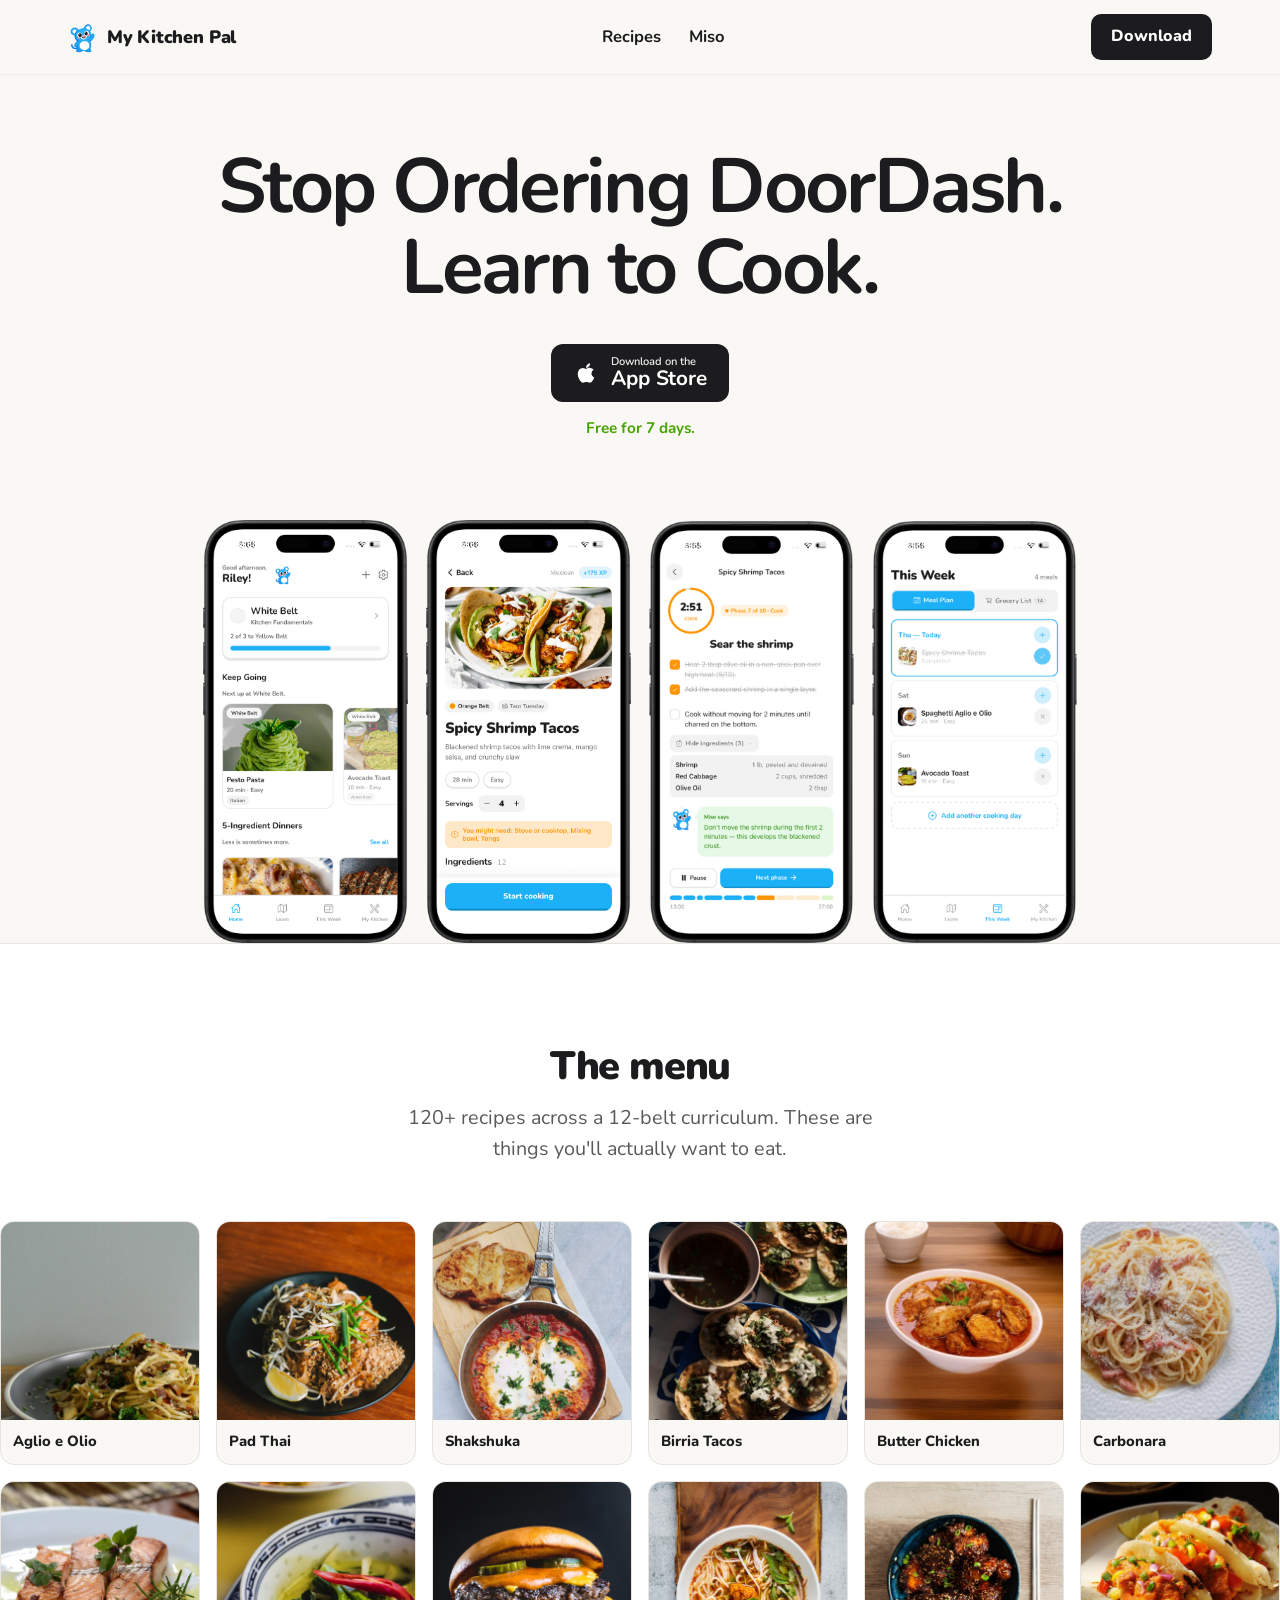
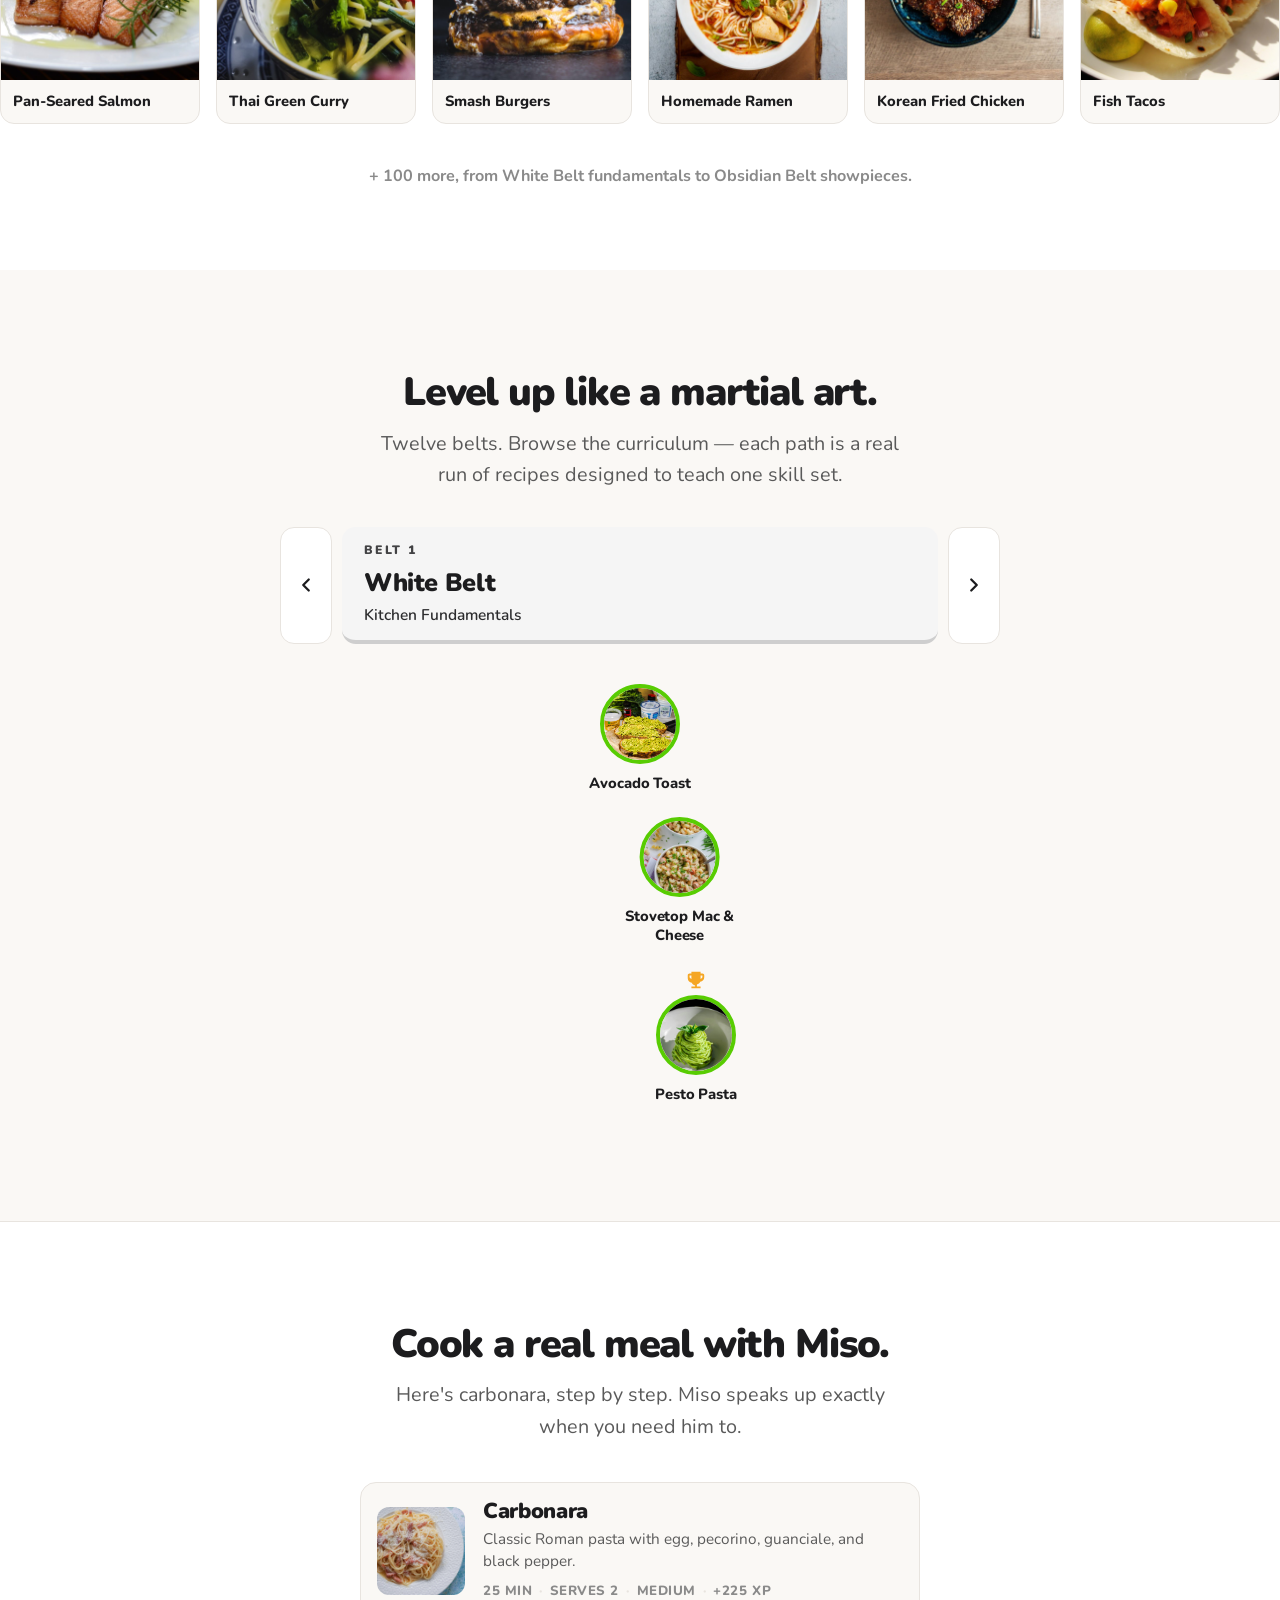
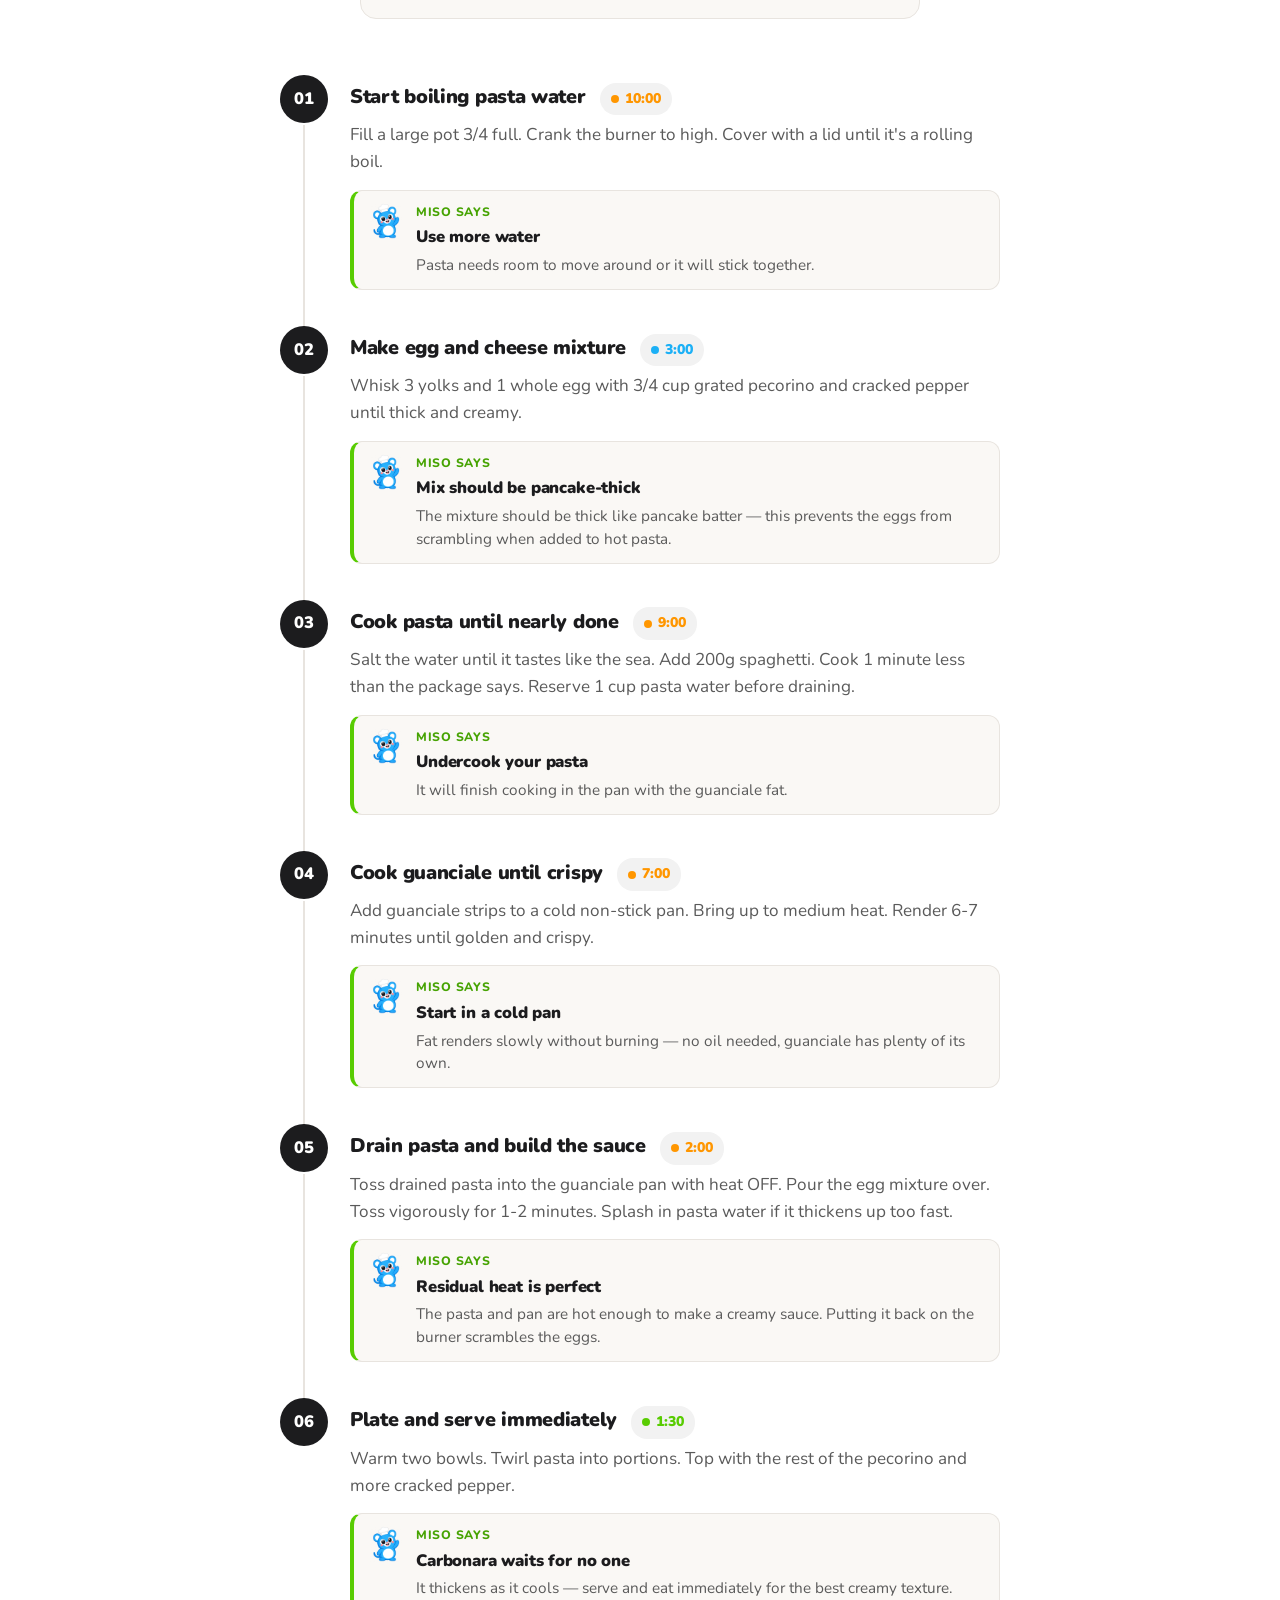
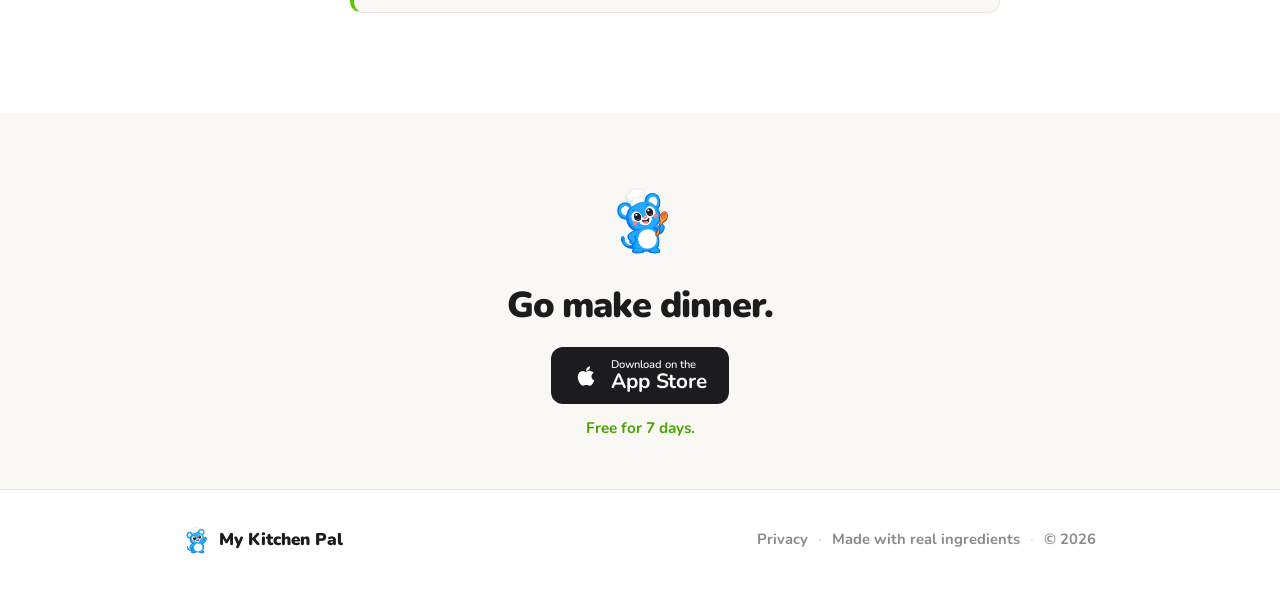
==== commit 2ff9d942: "Optimize asset weight and add hero preload hints Recipe JPGs resized to 800px max long edge and re-e" ====
--- a/index.html
+++ b/index.html
@@ -11,6 +11,10 @@
   <link rel="preconnect" href="https://fonts.gstatic.com" crossorigin>
   <link href="https://fonts.googleapis.com/css2?family=Nunito:wght@400;700;800;900&display=swap" rel="stylesheet">
   <link rel="stylesheet" href="styles.css">
+  <link rel="preload" as="image" href="assets/app/phone-1.png" fetchpriority="high">
+  <link rel="preload" as="image" href="assets/app/phone-2.png" fetchpriority="high">
+  <link rel="preload" as="image" href="assets/app/phone-3.png" fetchpriority="high">
+  <link rel="preload" as="image" href="assets/app/phone-4.png" fetchpriority="high">
 </head>
 <body>
 
@@ -158,7 +162,7 @@
             </div>
             <p class="cook-step-desc">Fill a large pot 3/4 full. Crank the burner to high. Cover with a lid until it's a rolling boil.</p>
             <div class="cook-step-tip">
-              <img src="assets/mascot/miso-default.png" alt="" class="cook-step-tip-miso">
+              <img src="assets/mascot/miso-default.png" alt="" class="cook-step-tip-miso" loading="lazy">
               <div>
                 <span class="cook-step-tip-label">Miso says</span>
                 <strong>Use more water</strong>
@@ -177,7 +181,7 @@
             </div>
             <p class="cook-step-desc">Whisk 3 yolks and 1 whole egg with 3/4 cup grated pecorino and cracked pepper until thick and creamy.</p>
             <div class="cook-step-tip">
-              <img src="assets/mascot/miso-default.png" alt="" class="cook-step-tip-miso">
+              <img src="assets/mascot/miso-default.png" alt="" class="cook-step-tip-miso" loading="lazy">
               <div>
                 <span class="cook-step-tip-label">Miso says</span>
                 <strong>Mix should be pancake-thick</strong>
@@ -196,7 +200,7 @@
             </div>
             <p class="cook-step-desc">Salt the water until it tastes like the sea. Add 200g spaghetti. Cook 1 minute less than the package says. Reserve 1 cup pasta water before draining.</p>
             <div class="cook-step-tip">
-              <img src="assets/mascot/miso-default.png" alt="" class="cook-step-tip-miso">
+              <img src="assets/mascot/miso-default.png" alt="" class="cook-step-tip-miso" loading="lazy">
               <div>
                 <span class="cook-step-tip-label">Miso says</span>
                 <strong>Undercook your pasta</strong>
@@ -215,7 +219,7 @@
             </div>
             <p class="cook-step-desc">Add guanciale strips to a cold non-stick pan. Bring up to medium heat. Render 6-7 minutes until golden and crispy.</p>
             <div class="cook-step-tip">
-              <img src="assets/mascot/miso-default.png" alt="" class="cook-step-tip-miso">
+              <img src="assets/mascot/miso-default.png" alt="" class="cook-step-tip-miso" loading="lazy">
               <div>
                 <span class="cook-step-tip-label">Miso says</span>
                 <strong>Start in a cold pan</strong>
@@ -234,7 +238,7 @@
             </div>
             <p class="cook-step-desc">Toss drained pasta into the guanciale pan with heat OFF. Pour the egg mixture over. Toss vigorously for 1-2 minutes. Splash in pasta water if it thickens up too fast.</p>
             <div class="cook-step-tip">
-              <img src="assets/mascot/miso-default.png" alt="" class="cook-step-tip-miso">
+              <img src="assets/mascot/miso-default.png" alt="" class="cook-step-tip-miso" loading="lazy">
               <div>
                 <span class="cook-step-tip-label">Miso says</span>
                 <strong>Residual heat is perfect</strong>
@@ -253,7 +257,7 @@
             </div>
             <p class="cook-step-desc">Warm two bowls. Twirl pasta into portions. Top with the rest of the pecorino and more cracked pepper.</p>
             <div class="cook-step-tip">
-              <img src="assets/mascot/miso-default.png" alt="" class="cook-step-tip-miso">
+              <img src="assets/mascot/miso-default.png" alt="" class="cook-step-tip-miso" loading="lazy">
               <div>
                 <span class="cook-step-tip-label">Miso says</span>
                 <strong>Carbonara waits for no one</strong>
@@ -269,7 +273,7 @@
   <!-- ====== FINAL CTA ====== -->
   <section class="final-cta">
     <div class="section-inner">
-      <img src="assets/mascot/miso-cooking.png" alt="" class="final-cta-miso">
+      <img src="assets/mascot/miso-cooking.png" alt="" class="final-cta-miso" loading="lazy">
       <h2>Go make dinner.</h2>
       <a href="#" class="app-store-badge" aria-label="Download on the App Store">
         <svg class="app-store-badge-apple" viewBox="0 0 24 24" aria-hidden="true">
@@ -288,7 +292,7 @@
   <footer class="footer">
     <div class="section-inner footer-inner">
       <div class="footer-brand">
-        <img src="assets/mascot/miso-default.png" alt="" class="footer-logo">
+        <img src="assets/mascot/miso-default.png" alt="" class="footer-logo" loading="lazy">
         <span class="footer-wordmark">My Kitchen Pal</span>
       </div>
       <div class="footer-links">
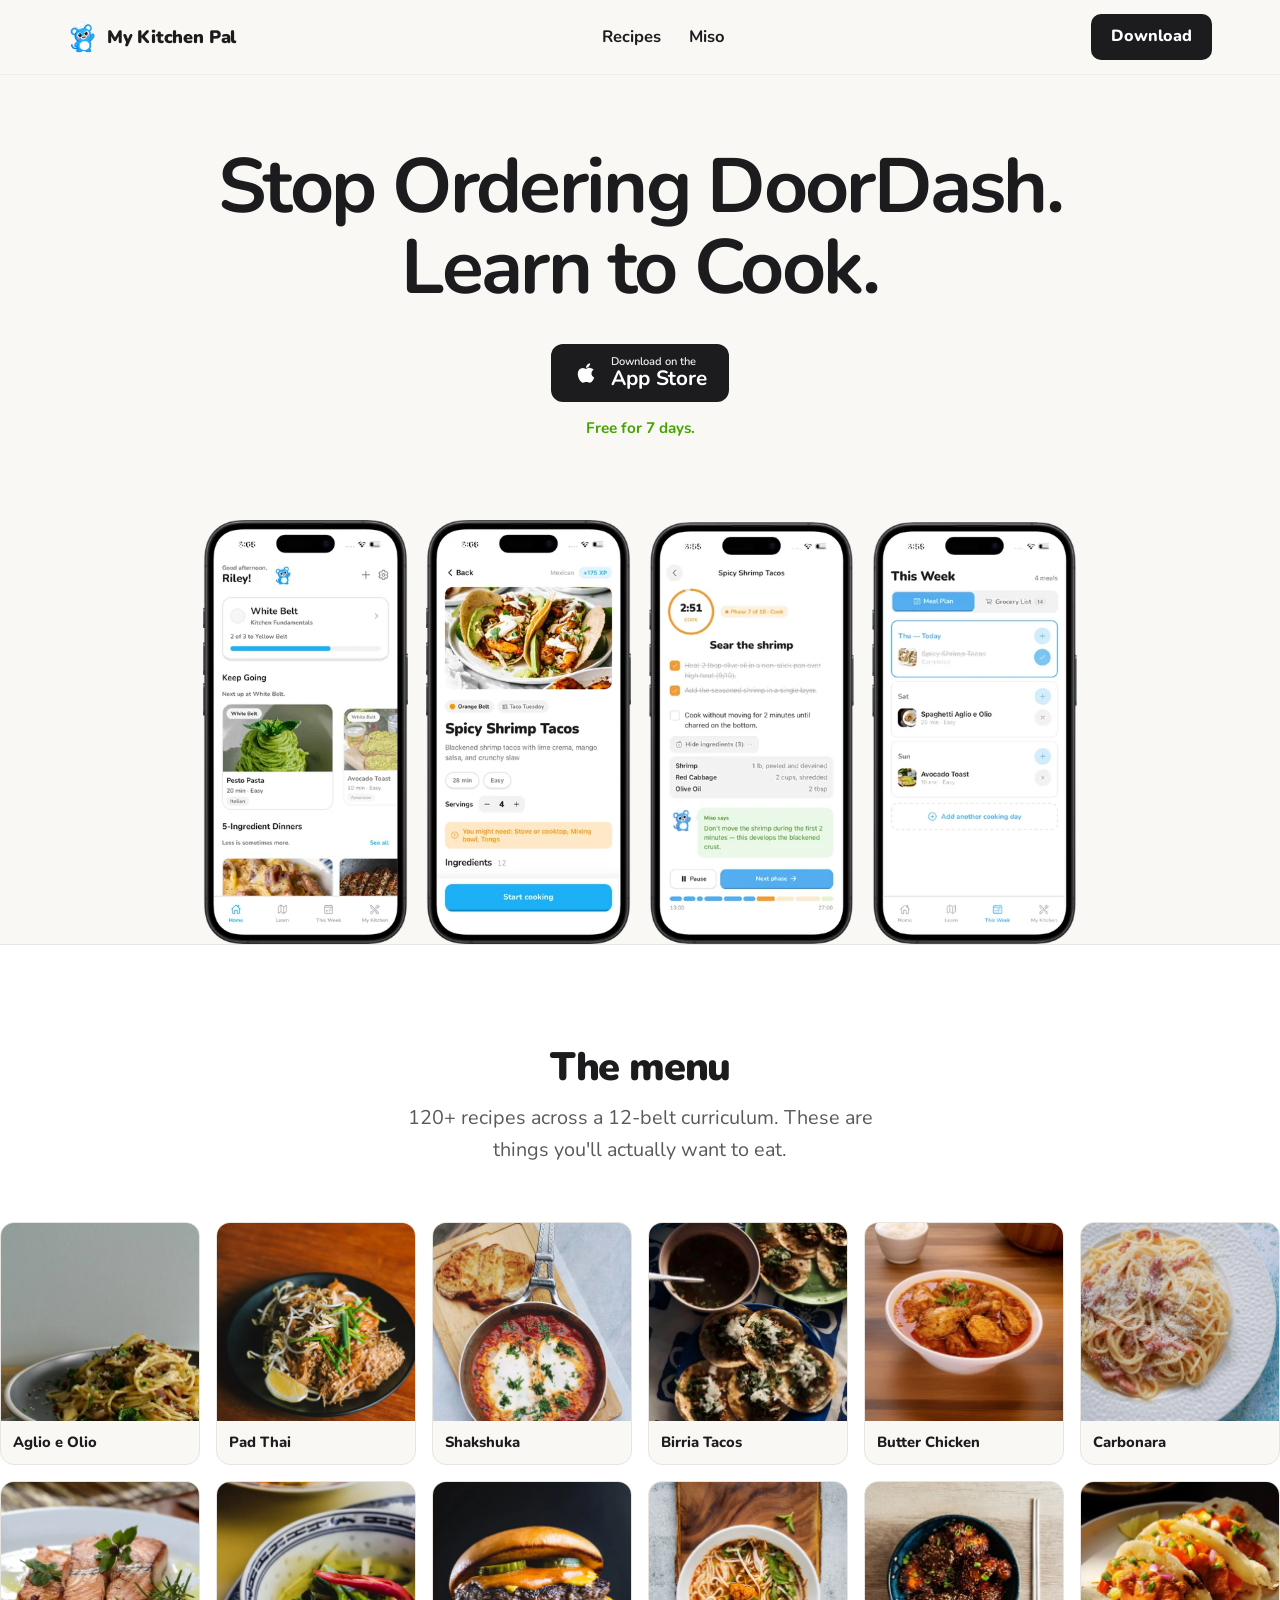
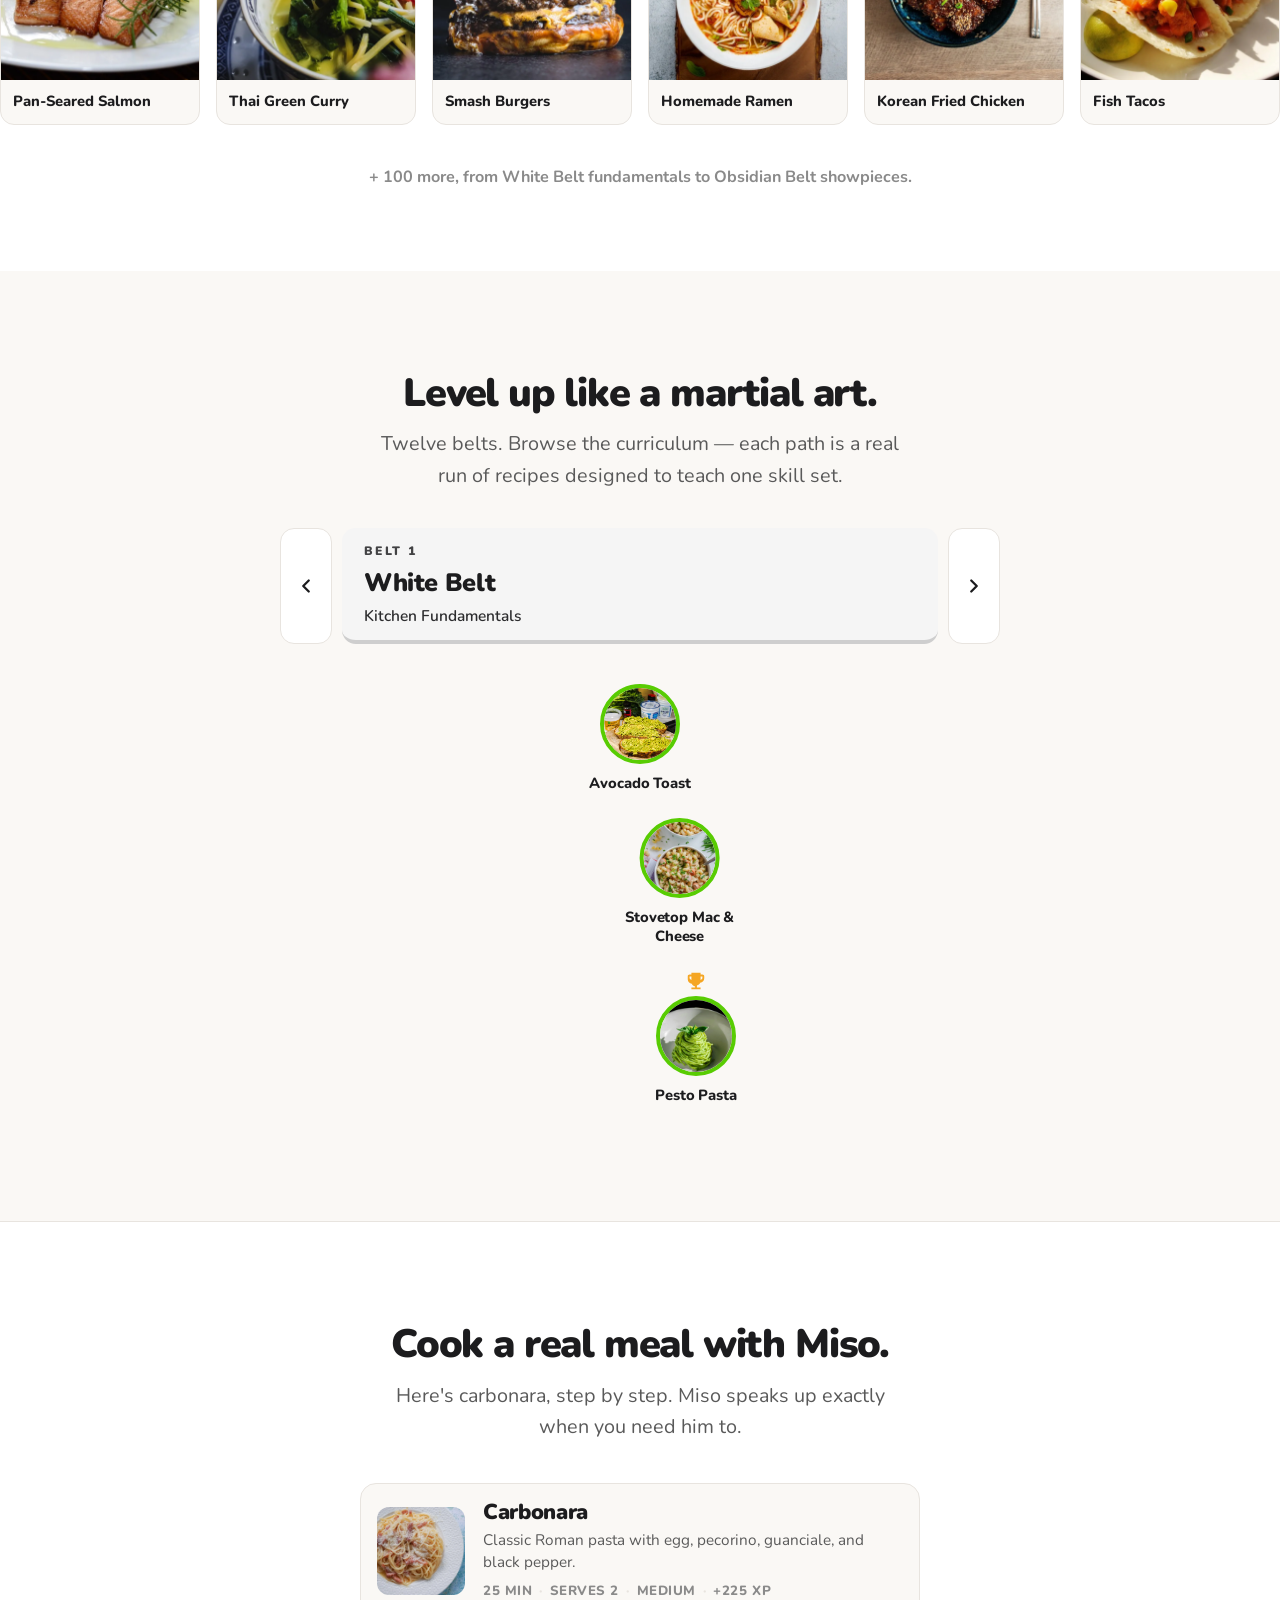
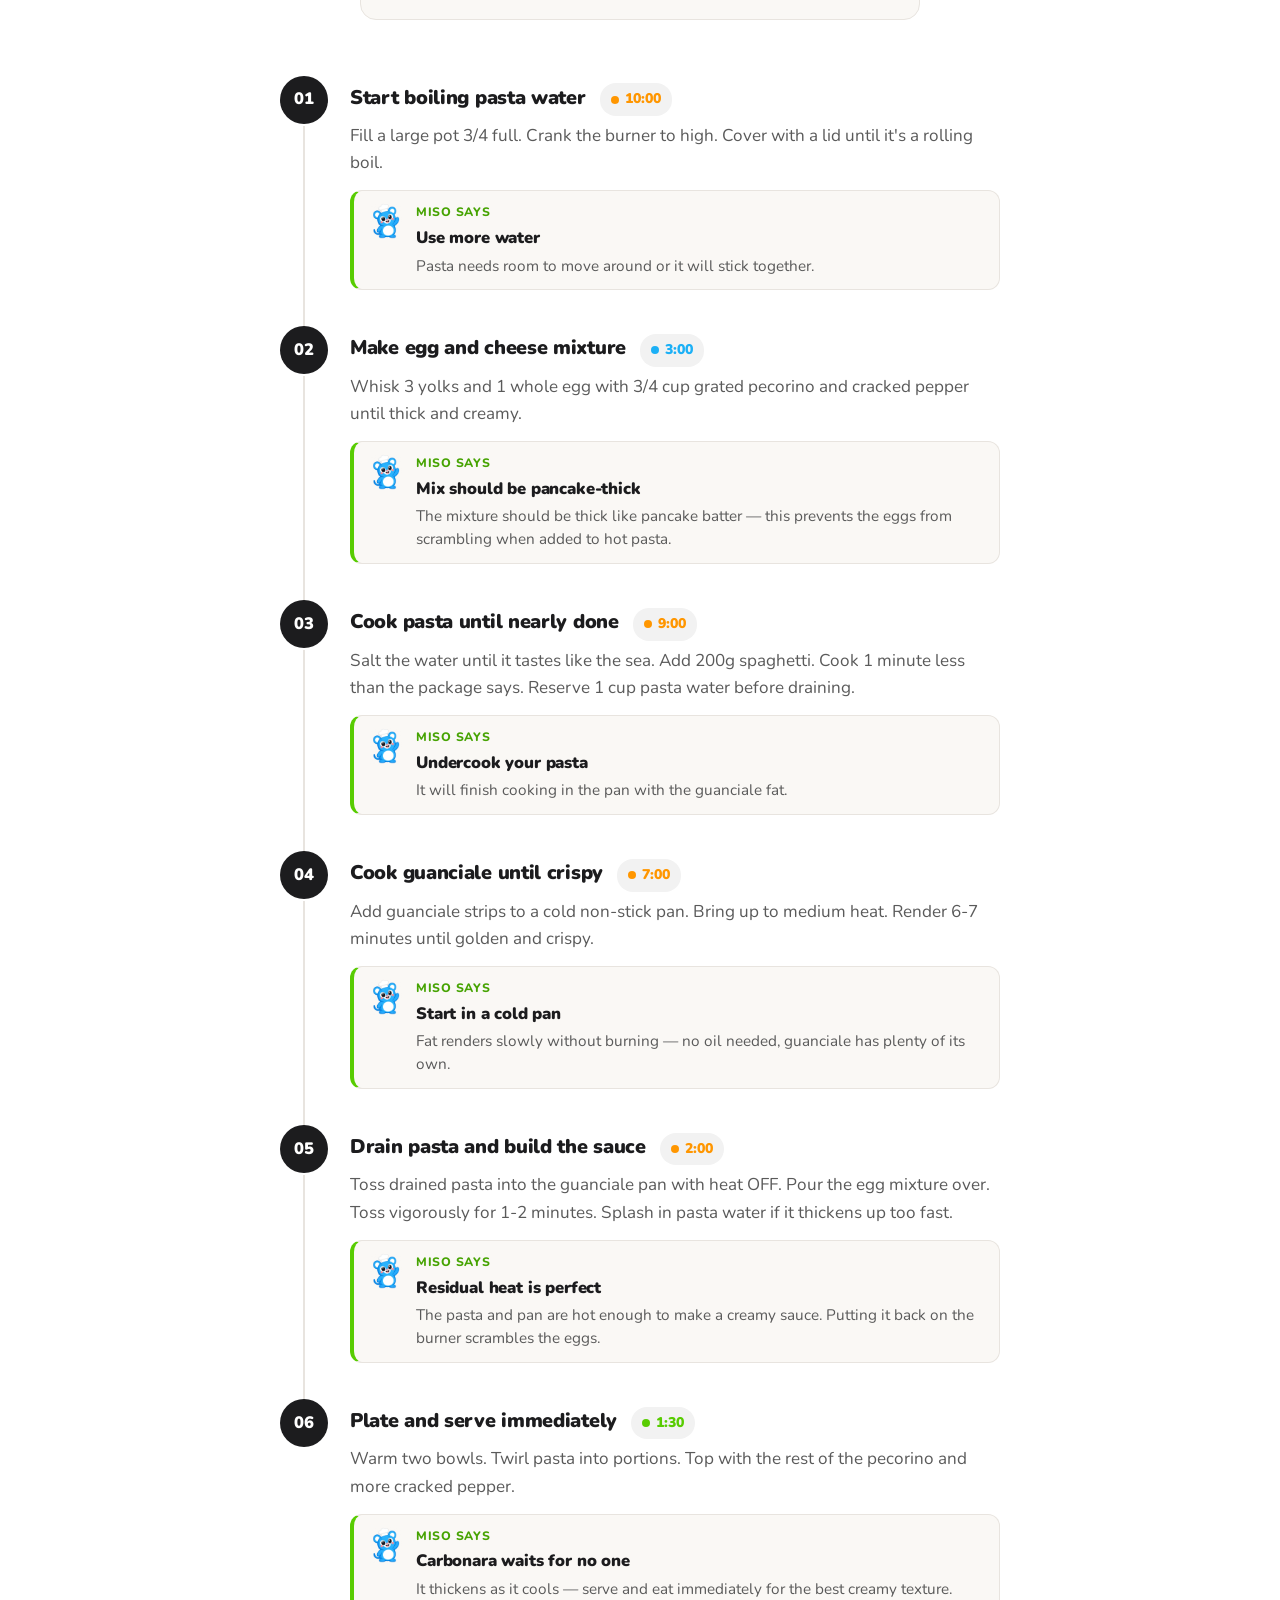
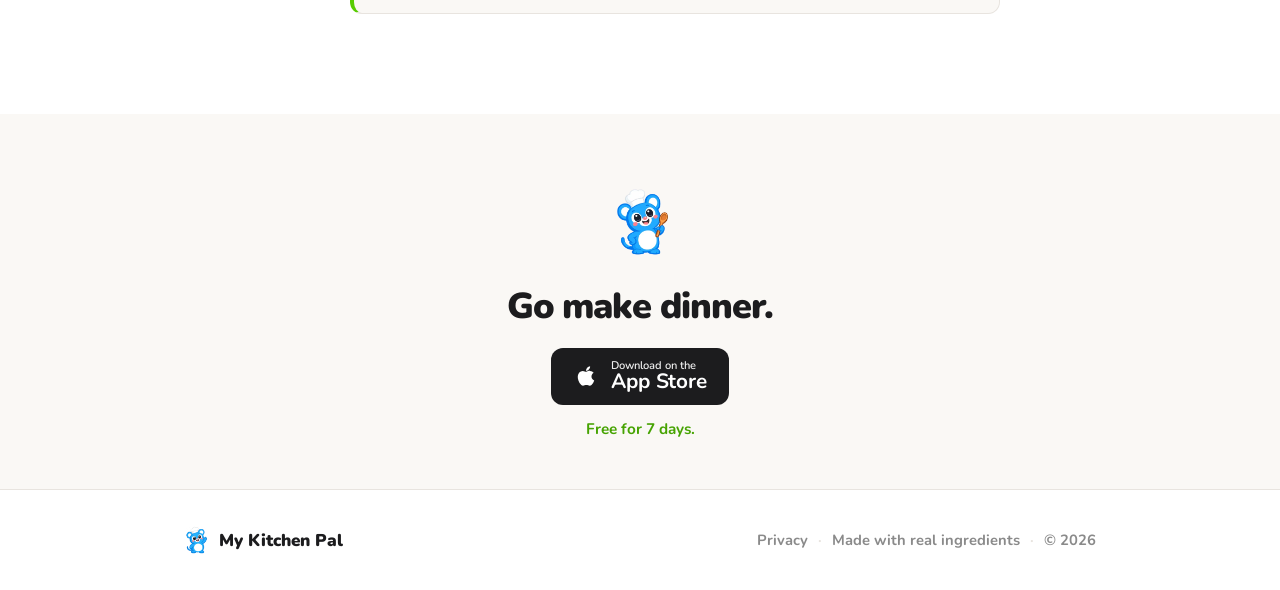
==== commit b5499198: "Convert all images to WebP and shrink hero phones to display size Hero phone PNGs resized from 775x1" ====
--- a/index.html
+++ b/index.html
@@ -5,16 +5,16 @@
   <meta name="viewport" content="width=device-width, initial-scale=1.0">
   <title>My Kitchen Pal — Stop ordering DoorDash. Learn to cook.</title>
   <meta name="description" content="A cooking app that actually teaches you to cook. Step-by-step, with timers, tips, and a mouse named Miso.">
-  <link rel="icon" type="image/png" href="assets/mascot/miso-default.png">
-  <link rel="apple-touch-icon" href="assets/mascot/miso-default.png">
+  <link rel="icon" type="image/webp" href="assets/mascot/miso-default.webp">
+  <link rel="apple-touch-icon" href="assets/mascot/miso-default.webp">
   <link rel="preconnect" href="https://fonts.googleapis.com">
   <link rel="preconnect" href="https://fonts.gstatic.com" crossorigin>
   <link href="https://fonts.googleapis.com/css2?family=Nunito:wght@400;700;800;900&display=swap" rel="stylesheet">
   <link rel="stylesheet" href="styles.css">
-  <link rel="preload" as="image" href="assets/app/phone-1.png" fetchpriority="high">
-  <link rel="preload" as="image" href="assets/app/phone-2.png" fetchpriority="high">
-  <link rel="preload" as="image" href="assets/app/phone-3.png" fetchpriority="high">
-  <link rel="preload" as="image" href="assets/app/phone-4.png" fetchpriority="high">
+  <link rel="preload" as="image" href="assets/app/phone-1.webp" fetchpriority="high">
+  <link rel="preload" as="image" href="assets/app/phone-2.webp" fetchpriority="high">
+  <link rel="preload" as="image" href="assets/app/phone-3.webp" fetchpriority="high">
+  <link rel="preload" as="image" href="assets/app/phone-4.webp" fetchpriority="high">
 </head>
 <body>
 
@@ -22,7 +22,7 @@
   <header class="site-nav">
     <div class="nav-inner">
       <a href="#" class="nav-logo">
-        <img src="assets/mascot/miso-default.png" alt="" class="nav-logo-mark">
+        <img src="assets/mascot/miso-default.webp" alt="" class="nav-logo-mark">
         <span class="nav-logo-text">My Kitchen Pal</span>
       </a>
       <nav class="nav-links">
@@ -48,12 +48,13 @@
       </a>
       <p class="hero-trial">Free for 7 days.</p>
     </div>
-    <!-- Drop BrandBird-composited PNGs into assets/app/phone-1.png ... phone-5.png -->
+    <!-- Hero phone images (WebP) -->
+
     <div class="phones-row">
-      <img class="phone" src="assets/app/phone-1.png" alt="">
-      <img class="phone" src="assets/app/phone-2.png" alt="">
-      <img class="phone" src="assets/app/phone-3.png" alt="">
-      <img class="phone" src="assets/app/phone-4.png" alt="">
+      <img class="phone" src="assets/app/phone-1.webp" alt="">
+      <img class="phone" src="assets/app/phone-2.webp" alt="">
+      <img class="phone" src="assets/app/phone-3.webp" alt="">
+      <img class="phone" src="assets/app/phone-4.webp" alt="">
     </div>
   </section>
 
@@ -65,44 +66,44 @@
     </div>
     <div class="recipe-marquee-wrap">
       <div class="recipe-marquee recipe-marquee-1">
-        <div class="recipe-card"><img src="assets/recipes/aglio-e-olio.jpg" alt="Aglio e Olio" loading="lazy"><span>Aglio e Olio</span></div>
-        <div class="recipe-card"><img src="assets/recipes/pad-thai.jpg" alt="Pad Thai" loading="lazy"><span>Pad Thai</span></div>
-        <div class="recipe-card"><img src="assets/recipes/shakshuka.jpg" alt="Shakshuka" loading="lazy"><span>Shakshuka</span></div>
-        <div class="recipe-card"><img src="assets/recipes/birria-tacos.jpg" alt="Birria Tacos" loading="lazy"><span>Birria Tacos</span></div>
-        <div class="recipe-card"><img src="assets/recipes/butter-chicken.jpg" alt="Butter Chicken" loading="lazy"><span>Butter Chicken</span></div>
-        <div class="recipe-card"><img src="assets/recipes/carbonara.jpg" alt="Carbonara" loading="lazy"><span>Carbonara</span></div>
-        <div class="recipe-card"><img src="assets/recipes/dumplings.jpg" alt="Dumplings" loading="lazy"><span>Dumplings</span></div>
-        <div class="recipe-card"><img src="assets/recipes/bibimbap.jpg" alt="Bibimbap" loading="lazy"><span>Bibimbap</span></div>
+        <div class="recipe-card"><img src="assets/recipes/aglio-e-olio.webp" alt="Aglio e Olio" loading="lazy"><span>Aglio e Olio</span></div>
+        <div class="recipe-card"><img src="assets/recipes/pad-thai.webp" alt="Pad Thai" loading="lazy"><span>Pad Thai</span></div>
+        <div class="recipe-card"><img src="assets/recipes/shakshuka.webp" alt="Shakshuka" loading="lazy"><span>Shakshuka</span></div>
+        <div class="recipe-card"><img src="assets/recipes/birria-tacos.webp" alt="Birria Tacos" loading="lazy"><span>Birria Tacos</span></div>
+        <div class="recipe-card"><img src="assets/recipes/butter-chicken.webp" alt="Butter Chicken" loading="lazy"><span>Butter Chicken</span></div>
+        <div class="recipe-card"><img src="assets/recipes/carbonara.webp" alt="Carbonara" loading="lazy"><span>Carbonara</span></div>
+        <div class="recipe-card"><img src="assets/recipes/dumplings.webp" alt="Dumplings" loading="lazy"><span>Dumplings</span></div>
+        <div class="recipe-card"><img src="assets/recipes/bibimbap.webp" alt="Bibimbap" loading="lazy"><span>Bibimbap</span></div>
         <!-- duplicate -->
-        <div class="recipe-card"><img src="assets/recipes/aglio-e-olio.jpg" alt="" loading="lazy"><span>Aglio e Olio</span></div>
-        <div class="recipe-card"><img src="assets/recipes/pad-thai.jpg" alt="" loading="lazy"><span>Pad Thai</span></div>
-        <div class="recipe-card"><img src="assets/recipes/shakshuka.jpg" alt="" loading="lazy"><span>Shakshuka</span></div>
-        <div class="recipe-card"><img src="assets/recipes/birria-tacos.jpg" alt="" loading="lazy"><span>Birria Tacos</span></div>
-        <div class="recipe-card"><img src="assets/recipes/butter-chicken.jpg" alt="" loading="lazy"><span>Butter Chicken</span></div>
-        <div class="recipe-card"><img src="assets/recipes/carbonara.jpg" alt="" loading="lazy"><span>Carbonara</span></div>
-        <div class="recipe-card"><img src="assets/recipes/dumplings.jpg" alt="" loading="lazy"><span>Dumplings</span></div>
-        <div class="recipe-card"><img src="assets/recipes/bibimbap.jpg" alt="" loading="lazy"><span>Bibimbap</span></div>
+        <div class="recipe-card"><img src="assets/recipes/aglio-e-olio.webp" alt="" loading="lazy"><span>Aglio e Olio</span></div>
+        <div class="recipe-card"><img src="assets/recipes/pad-thai.webp" alt="" loading="lazy"><span>Pad Thai</span></div>
+        <div class="recipe-card"><img src="assets/recipes/shakshuka.webp" alt="" loading="lazy"><span>Shakshuka</span></div>
+        <div class="recipe-card"><img src="assets/recipes/birria-tacos.webp" alt="" loading="lazy"><span>Birria Tacos</span></div>
+        <div class="recipe-card"><img src="assets/recipes/butter-chicken.webp" alt="" loading="lazy"><span>Butter Chicken</span></div>
+        <div class="recipe-card"><img src="assets/recipes/carbonara.webp" alt="" loading="lazy"><span>Carbonara</span></div>
+        <div class="recipe-card"><img src="assets/recipes/dumplings.webp" alt="" loading="lazy"><span>Dumplings</span></div>
+        <div class="recipe-card"><img src="assets/recipes/bibimbap.webp" alt="" loading="lazy"><span>Bibimbap</span></div>
       </div>
     </div>
     <div class="recipe-marquee-wrap">
       <div class="recipe-marquee recipe-marquee-2">
-        <div class="recipe-card"><img src="assets/recipes/pan-seared-salmon.jpg" alt="Pan-Seared Salmon" loading="lazy"><span>Pan-Seared Salmon</span></div>
-        <div class="recipe-card"><img src="assets/recipes/thai-green-curry.jpg" alt="Thai Green Curry" loading="lazy"><span>Thai Green Curry</span></div>
-        <div class="recipe-card"><img src="assets/recipes/smash-burgers.jpg" alt="Smash Burgers" loading="lazy"><span>Smash Burgers</span></div>
-        <div class="recipe-card"><img src="assets/recipes/homemade-ramen.jpg" alt="Homemade Ramen" loading="lazy"><span>Homemade Ramen</span></div>
-        <div class="recipe-card"><img src="assets/recipes/korean-fried-chicken.jpg" alt="Korean Fried Chicken" loading="lazy"><span>Korean Fried Chicken</span></div>
-        <div class="recipe-card"><img src="assets/recipes/fish-tacos.jpg" alt="Fish Tacos" loading="lazy"><span>Fish Tacos</span></div>
-        <div class="recipe-card"><img src="assets/recipes/chimichurri-steak.jpg" alt="Chimichurri Steak" loading="lazy"><span>Chimichurri Steak</span></div>
-        <div class="recipe-card"><img src="assets/recipes/chana-masala.jpg" alt="Chana Masala" loading="lazy"><span>Chana Masala</span></div>
+        <div class="recipe-card"><img src="assets/recipes/pan-seared-salmon.webp" alt="Pan-Seared Salmon" loading="lazy"><span>Pan-Seared Salmon</span></div>
+        <div class="recipe-card"><img src="assets/recipes/thai-green-curry.webp" alt="Thai Green Curry" loading="lazy"><span>Thai Green Curry</span></div>
+        <div class="recipe-card"><img src="assets/recipes/smash-burgers.webp" alt="Smash Burgers" loading="lazy"><span>Smash Burgers</span></div>
+        <div class="recipe-card"><img src="assets/recipes/homemade-ramen.webp" alt="Homemade Ramen" loading="lazy"><span>Homemade Ramen</span></div>
+        <div class="recipe-card"><img src="assets/recipes/korean-fried-chicken.webp" alt="Korean Fried Chicken" loading="lazy"><span>Korean Fried Chicken</span></div>
+        <div class="recipe-card"><img src="assets/recipes/fish-tacos.webp" alt="Fish Tacos" loading="lazy"><span>Fish Tacos</span></div>
+        <div class="recipe-card"><img src="assets/recipes/chimichurri-steak.webp" alt="Chimichurri Steak" loading="lazy"><span>Chimichurri Steak</span></div>
+        <div class="recipe-card"><img src="assets/recipes/chana-masala.webp" alt="Chana Masala" loading="lazy"><span>Chana Masala</span></div>
         <!-- duplicate -->
-        <div class="recipe-card"><img src="assets/recipes/pan-seared-salmon.jpg" alt="" loading="lazy"><span>Pan-Seared Salmon</span></div>
-        <div class="recipe-card"><img src="assets/recipes/thai-green-curry.jpg" alt="" loading="lazy"><span>Thai Green Curry</span></div>
-        <div class="recipe-card"><img src="assets/recipes/smash-burgers.jpg" alt="" loading="lazy"><span>Smash Burgers</span></div>
-        <div class="recipe-card"><img src="assets/recipes/homemade-ramen.jpg" alt="" loading="lazy"><span>Homemade Ramen</span></div>
-        <div class="recipe-card"><img src="assets/recipes/korean-fried-chicken.jpg" alt="" loading="lazy"><span>Korean Fried Chicken</span></div>
-        <div class="recipe-card"><img src="assets/recipes/fish-tacos.jpg" alt="" loading="lazy"><span>Fish Tacos</span></div>
-        <div class="recipe-card"><img src="assets/recipes/chimichurri-steak.jpg" alt="" loading="lazy"><span>Chimichurri Steak</span></div>
-        <div class="recipe-card"><img src="assets/recipes/chana-masala.jpg" alt="" loading="lazy"><span>Chana Masala</span></div>
+        <div class="recipe-card"><img src="assets/recipes/pan-seared-salmon.webp" alt="" loading="lazy"><span>Pan-Seared Salmon</span></div>
+        <div class="recipe-card"><img src="assets/recipes/thai-green-curry.webp" alt="" loading="lazy"><span>Thai Green Curry</span></div>
+        <div class="recipe-card"><img src="assets/recipes/smash-burgers.webp" alt="" loading="lazy"><span>Smash Burgers</span></div>
+        <div class="recipe-card"><img src="assets/recipes/homemade-ramen.webp" alt="" loading="lazy"><span>Homemade Ramen</span></div>
+        <div class="recipe-card"><img src="assets/recipes/korean-fried-chicken.webp" alt="" loading="lazy"><span>Korean Fried Chicken</span></div>
+        <div class="recipe-card"><img src="assets/recipes/fish-tacos.webp" alt="" loading="lazy"><span>Fish Tacos</span></div>
+        <div class="recipe-card"><img src="assets/recipes/chimichurri-steak.webp" alt="" loading="lazy"><span>Chimichurri Steak</span></div>
+        <div class="recipe-card"><img src="assets/recipes/chana-masala.webp" alt="" loading="lazy"><span>Chana Masala</span></div>
       </div>
     </div>
     <p class="recipe-count">+ 100 more, from White Belt fundamentals to Obsidian Belt showpieces.</p>
@@ -139,7 +140,7 @@
       <p class="section-desc">Here's carbonara, step by step. Miso speaks up exactly when you need him to.</p>
 
       <div class="recipe-header">
-        <img src="assets/recipes/carbonara.jpg" alt="Carbonara" class="recipe-header-image">
+        <img src="assets/recipes/carbonara.webp" alt="Carbonara" class="recipe-header-image">
         <div class="recipe-header-info">
           <h3>Carbonara</h3>
           <p>Classic Roman pasta with egg, pecorino, guanciale, and black pepper.</p>
@@ -162,7 +163,7 @@
             </div>
             <p class="cook-step-desc">Fill a large pot 3/4 full. Crank the burner to high. Cover with a lid until it's a rolling boil.</p>
             <div class="cook-step-tip">
-              <img src="assets/mascot/miso-default.png" alt="" class="cook-step-tip-miso" loading="lazy">
+              <img src="assets/mascot/miso-default.webp" alt="" class="cook-step-tip-miso" loading="lazy">
               <div>
                 <span class="cook-step-tip-label">Miso says</span>
                 <strong>Use more water</strong>
@@ -181,7 +182,7 @@
             </div>
             <p class="cook-step-desc">Whisk 3 yolks and 1 whole egg with 3/4 cup grated pecorino and cracked pepper until thick and creamy.</p>
             <div class="cook-step-tip">
-              <img src="assets/mascot/miso-default.png" alt="" class="cook-step-tip-miso" loading="lazy">
+              <img src="assets/mascot/miso-default.webp" alt="" class="cook-step-tip-miso" loading="lazy">
               <div>
                 <span class="cook-step-tip-label">Miso says</span>
                 <strong>Mix should be pancake-thick</strong>
@@ -200,7 +201,7 @@
             </div>
             <p class="cook-step-desc">Salt the water until it tastes like the sea. Add 200g spaghetti. Cook 1 minute less than the package says. Reserve 1 cup pasta water before draining.</p>
             <div class="cook-step-tip">
-              <img src="assets/mascot/miso-default.png" alt="" class="cook-step-tip-miso" loading="lazy">
+              <img src="assets/mascot/miso-default.webp" alt="" class="cook-step-tip-miso" loading="lazy">
               <div>
                 <span class="cook-step-tip-label">Miso says</span>
                 <strong>Undercook your pasta</strong>
@@ -219,7 +220,7 @@
             </div>
             <p class="cook-step-desc">Add guanciale strips to a cold non-stick pan. Bring up to medium heat. Render 6-7 minutes until golden and crispy.</p>
             <div class="cook-step-tip">
-              <img src="assets/mascot/miso-default.png" alt="" class="cook-step-tip-miso" loading="lazy">
+              <img src="assets/mascot/miso-default.webp" alt="" class="cook-step-tip-miso" loading="lazy">
               <div>
                 <span class="cook-step-tip-label">Miso says</span>
                 <strong>Start in a cold pan</strong>
@@ -238,7 +239,7 @@
             </div>
             <p class="cook-step-desc">Toss drained pasta into the guanciale pan with heat OFF. Pour the egg mixture over. Toss vigorously for 1-2 minutes. Splash in pasta water if it thickens up too fast.</p>
             <div class="cook-step-tip">
-              <img src="assets/mascot/miso-default.png" alt="" class="cook-step-tip-miso" loading="lazy">
+              <img src="assets/mascot/miso-default.webp" alt="" class="cook-step-tip-miso" loading="lazy">
               <div>
                 <span class="cook-step-tip-label">Miso says</span>
                 <strong>Residual heat is perfect</strong>
@@ -257,7 +258,7 @@
             </div>
             <p class="cook-step-desc">Warm two bowls. Twirl pasta into portions. Top with the rest of the pecorino and more cracked pepper.</p>
             <div class="cook-step-tip">
-              <img src="assets/mascot/miso-default.png" alt="" class="cook-step-tip-miso" loading="lazy">
+              <img src="assets/mascot/miso-default.webp" alt="" class="cook-step-tip-miso" loading="lazy">
               <div>
                 <span class="cook-step-tip-label">Miso says</span>
                 <strong>Carbonara waits for no one</strong>
@@ -273,7 +274,7 @@
   <!-- ====== FINAL CTA ====== -->
   <section class="final-cta">
     <div class="section-inner">
-      <img src="assets/mascot/miso-cooking.png" alt="" class="final-cta-miso" loading="lazy">
+      <img src="assets/mascot/miso-cooking.webp" alt="" class="final-cta-miso" loading="lazy">
       <h2>Go make dinner.</h2>
       <a href="#" class="app-store-badge" aria-label="Download on the App Store">
         <svg class="app-store-badge-apple" viewBox="0 0 24 24" aria-hidden="true">
@@ -292,7 +293,7 @@
   <footer class="footer">
     <div class="section-inner footer-inner">
       <div class="footer-brand">
-        <img src="assets/mascot/miso-default.png" alt="" class="footer-logo" loading="lazy">
+        <img src="assets/mascot/miso-default.webp" alt="" class="footer-logo" loading="lazy">
         <span class="footer-wordmark">My Kitchen Pal</span>
       </div>
       <div class="footer-links">
@@ -353,14 +354,15 @@
       banner.querySelector('.belt-banner-title').textContent = belt.name;
       banner.querySelector('.belt-banner-tagline').textContent = belt.tagline;
 
+      const amplitude = window.innerWidth < 480 ? 32 : window.innerWidth < 720 ? 44 : 56;
       path.innerHTML = recipes.map((r, i) => {
-        const xOffset = Math.sin((i * Math.PI) / 4) * 56;
+        const xOffset = Math.sin((i * Math.PI) / 4) * amplitude;
         const isFinal = i === recipes.length - 1;
         const trophy = isFinal ? `<div class="belt-node-trophy">${TROPHY_SVG}</div>` : '';
         return `<div class="belt-node" style="transform: translateX(${xOffset.toFixed(2)}px)">
           ${trophy}
           <div class="belt-node-bubble" style="--ring: ${belt.ring}">
-            <img src="assets/recipes/${r.slug}.jpg" alt="${r.title}" loading="lazy">
+            <img src="assets/recipes/${r.slug}.webp" alt="${r.title}" loading="lazy">
           </div>
           <span class="belt-node-label">${r.title}</span>
         </div>`;
@@ -377,7 +379,75 @@
       renderBelt(currentBeltIndex);
     });
 
+    let resizeTimer;
+    window.addEventListener('resize', () => {
+      clearTimeout(resizeTimer);
+      resizeTimer = setTimeout(() => renderBelt(currentBeltIndex), 200);
+    });
+
     renderBelt(0);
+
+    // ===== Warm the cache for ALL belt recipe images =====
+    // Inject <link rel="prefetch"> for every recipe so subsequent belt
+    // switches read from cache instead of hitting the network.
+    (function warmBeltCache() {
+      const slugs = new Set();
+      // Prioritize neighbors of the starting belt (white) — yellow first
+      [1, BELTS.length - 1].forEach((i) => {
+        (BELT_RECIPES[BELTS[i].id] || []).forEach((r) => slugs.add(r.slug));
+      });
+      // Then everything else
+      Object.values(BELT_RECIPES).forEach((arr) => arr.forEach((r) => slugs.add(r.slug)));
+      const list = Array.from(slugs);
+
+      let i = 0;
+      function pump(deadline) {
+        while (i < list.length && (!deadline || deadline.timeRemaining() > 4)) {
+          const link = document.createElement('link');
+          link.rel = 'prefetch';
+          link.as = 'image';
+          link.href = `assets/recipes/${list[i]}.webp`;
+          document.head.appendChild(link);
+          i++;
+        }
+        if (i < list.length) {
+          if ('requestIdleCallback' in window) requestIdleCallback(pump);
+          else setTimeout(pump, 80);
+        }
+      }
+      setTimeout(() => {
+        if ('requestIdleCallback' in window) requestIdleCallback(pump);
+        else setTimeout(pump, 80);
+      }, 1200);
+    })();
+
+    // ===== Cook walkthrough mobile carousel progress =====
+    const cookSteps = document.querySelector('.cook-steps');
+    if (cookSteps) {
+      const stepEls = Array.from(cookSteps.querySelectorAll('.cook-step'));
+      const progress = document.createElement('div');
+      progress.className = 'cook-progress';
+      progress.setAttribute('aria-hidden', 'true');
+      stepEls.forEach((_, i) => {
+        const dot = document.createElement('span');
+        dot.className = 'cook-progress-dot' + (i === 0 ? ' active' : '');
+        progress.appendChild(dot);
+      });
+      cookSteps.parentNode.insertBefore(progress, cookSteps.nextSibling);
+
+      const dots = Array.from(progress.querySelectorAll('.cook-progress-dot'));
+      cookSteps.addEventListener('scroll', () => {
+        const center = cookSteps.scrollLeft + cookSteps.offsetWidth / 2;
+        let activeIdx = 0;
+        let minDist = Infinity;
+        stepEls.forEach((step, i) => {
+          const stepCenter = step.offsetLeft + step.offsetWidth / 2;
+          const dist = Math.abs(center - stepCenter);
+          if (dist < minDist) { minDist = dist; activeIdx = i; }
+        });
+        dots.forEach((d, i) => d.classList.toggle('active', i === activeIdx));
+      }, { passive: true });
+    }
 
     // ===== Step timer pills =====
     document.querySelectorAll('.cook-step-time').forEach((pill) => {
--- a/styles.css
+++ b/styles.css
@@ -752,6 +752,29 @@
   color: var(--text-secondary);
 }
 
+/* Progress dots — only visible on mobile */
+.cook-progress {
+  display: none;
+  justify-content: center;
+  align-items: center;
+  gap: 8px;
+  margin-top: 28px;
+}
+
+.cook-progress-dot {
+  width: 8px;
+  height: 8px;
+  border-radius: 50%;
+  background: var(--border);
+  transition: background 0.25s, width 0.25s, border-radius 0.25s;
+}
+
+.cook-progress-dot.active {
+  background: var(--text);
+  width: 26px;
+  border-radius: 4px;
+}
+
 /* ============================================
    FINAL CTA
    ============================================ */
@@ -852,21 +875,16 @@
 
 @media (max-width: 900px) {
   .phones-row {
-    overflow-x: auto;
-    justify-content: flex-start;
+    flex-wrap: wrap;
+    justify-content: center;
+    overflow-x: visible;
     padding: 24px 24px 0;
     gap: 14px;
-    scrollbar-width: none;
-  }
-  .phones-row::-webkit-scrollbar {
-    display: none;
   }
   .phone {
-    width: 160px;
-  }
-}
-
-@media (max-width: 900px) {
+    width: calc(50% - 7px);
+    max-width: 200px;
+  }
   .belt-banner-title {
     font-size: 1.2rem;
   }
@@ -876,40 +894,83 @@
 }
 
 @media (max-width: 720px) {
+  html {
+    font-size: 16px;
+  }
+  .nav-inner {
+    padding: 0 16px;
+    gap: 16px;
+  }
   .nav-links {
     display: none;
   }
+  .nav-cta {
+    padding: 12px 18px;
+    font-size: 0.95rem;
+  }
   .hero {
-    padding-top: 48px;
+    padding: 36px 16px 0;
+  }
+  .hero h1 {
+    font-size: clamp(2rem, 9vw, 3.4rem);
+    margin-bottom: 28px;
+  }
+  .app-store-badge {
+    margin-bottom: 12px;
+  }
+  .hero-trial {
+    margin-bottom: 40px;
   }
   .recipes {
-    padding: 64px 0 64px;
+    padding: 56px 0;
+  }
+  .recipes .section-inner {
+    padding: 0 20px;
   }
   .recipe-card {
-    width: 160px;
+    width: 140px;
   }
   .belts {
-    padding: 64px 0;
+    padding: 56px 0;
+  }
+  .belts .section-inner {
+    padding: 0 16px;
+  }
+  .belt-nav {
+    gap: 8px;
+    margin-bottom: 24px;
   }
   .belt-arrow {
     width: 44px;
   }
   .belt-banner {
     padding: 12px 16px;
+    min-height: 76px;
   }
   .belt-banner-title {
-    font-size: 1.1rem;
+    font-size: 1.05rem;
+  }
+  .belt-banner-tagline {
+    font-size: 0.78rem;
   }
   .belt-node-bubble {
-    width: 72px;
-    height: 72px;
+    width: 70px;
+    height: 70px;
+  }
+  .belt-node-label {
+    font-size: 0.78rem;
+    max-width: 120px;
   }
   .walkthrough {
-    padding: 64px 0;
+    padding: 56px 0;
+  }
+  .walkthrough .section-inner {
+    padding: 0 20px;
   }
   .recipe-header {
     flex-direction: column;
     text-align: center;
+    padding: 14px;
   }
   .recipe-header-image {
     width: 100%;
@@ -917,27 +978,118 @@
   }
   .recipe-header-meta {
     justify-content: center;
+    gap: 6px;
+    font-size: 0.7rem;
+  }
+  /* Horizontal snap-carousel of cook steps on mobile */
+  .cook-steps {
+    flex-direction: row;
+    flex-wrap: nowrap;
+    overflow-x: auto;
+    overflow-y: hidden;
+    scroll-snap-type: x mandatory;
+    -webkit-overflow-scrolling: touch;
+    scrollbar-width: none;
+    gap: 14px;
+    padding: 4px 22px 4px;
+    margin: 0 -20px;
+    scroll-padding-left: 22px;
+    max-width: none;
+  }
+  .cook-steps::-webkit-scrollbar {
+    display: none;
   }
   .cook-step {
-    gap: 16px;
+    flex: 0 0 calc(100vw - 80px);
+    max-width: 360px;
+    scroll-snap-align: center;
+    flex-direction: column;
+    align-items: stretch;
+    gap: 0;
+    padding: 22px 22px 24px;
+    background: var(--warm-white);
+    border: 1px solid var(--border);
+    border-radius: 22px;
+    box-shadow: 0 8px 22px rgba(20, 14, 4, 0.04);
+  }
+  .cook-step::before {
+    display: none;
   }
   .cook-step-num {
-    width: 40px;
-    height: 40px;
+    width: 44px;
+    height: 44px;
     font-size: 0.85rem;
-  }
-  .cook-step::before {
-    left: 19px;
-    top: 42px;
+    margin-bottom: 14px;
+  }
+  .cook-step-body {
+    padding-top: 0;
+    flex: 1;
+  }
+  .cook-step-head {
+    margin-bottom: 10px;
+  }
+  .cook-step-head h4 {
+    font-size: 1.08rem;
+  }
+  .cook-step-desc {
+    font-size: 0.92rem;
+    margin-bottom: 16px;
+  }
+  .cook-step-tip {
+    padding: 12px 14px;
+    gap: 10px;
+  }
+  .cook-step-tip-miso {
+    width: 34px;
+    height: 34px;
+  }
+  .cook-step-tip strong {
+    font-size: 0.9rem;
+  }
+  .cook-step-tip p {
+    font-size: 0.84rem;
+  }
+  .cook-progress {
+    display: flex;
   }
   .final-cta {
-    padding: 64px 0;
+    padding: 48px 16px;
   }
   .final-cta h2 {
-    font-size: 2rem;
+    font-size: 1.85rem;
+    margin-bottom: 18px;
   }
   .footer-inner {
     flex-direction: column;
     text-align: center;
-  }
-}
+    gap: 12px;
+  }
+}
+
+@media (max-width: 380px) {
+  .hero h1 {
+    font-size: 2rem;
+  }
+  .phone {
+    width: calc(50% - 7px);
+  }
+  .belt-arrow {
+    width: 40px;
+  }
+  .belt-banner {
+    padding: 10px 14px;
+  }
+  .belt-banner-title {
+    font-size: 0.98rem;
+  }
+}
+
+@media (prefers-reduced-motion: reduce) {
+  .recipe-marquee-1,
+  .recipe-marquee-2 {
+    animation: none;
+  }
+  .belt-node {
+    transition: none;
+  }
+}
